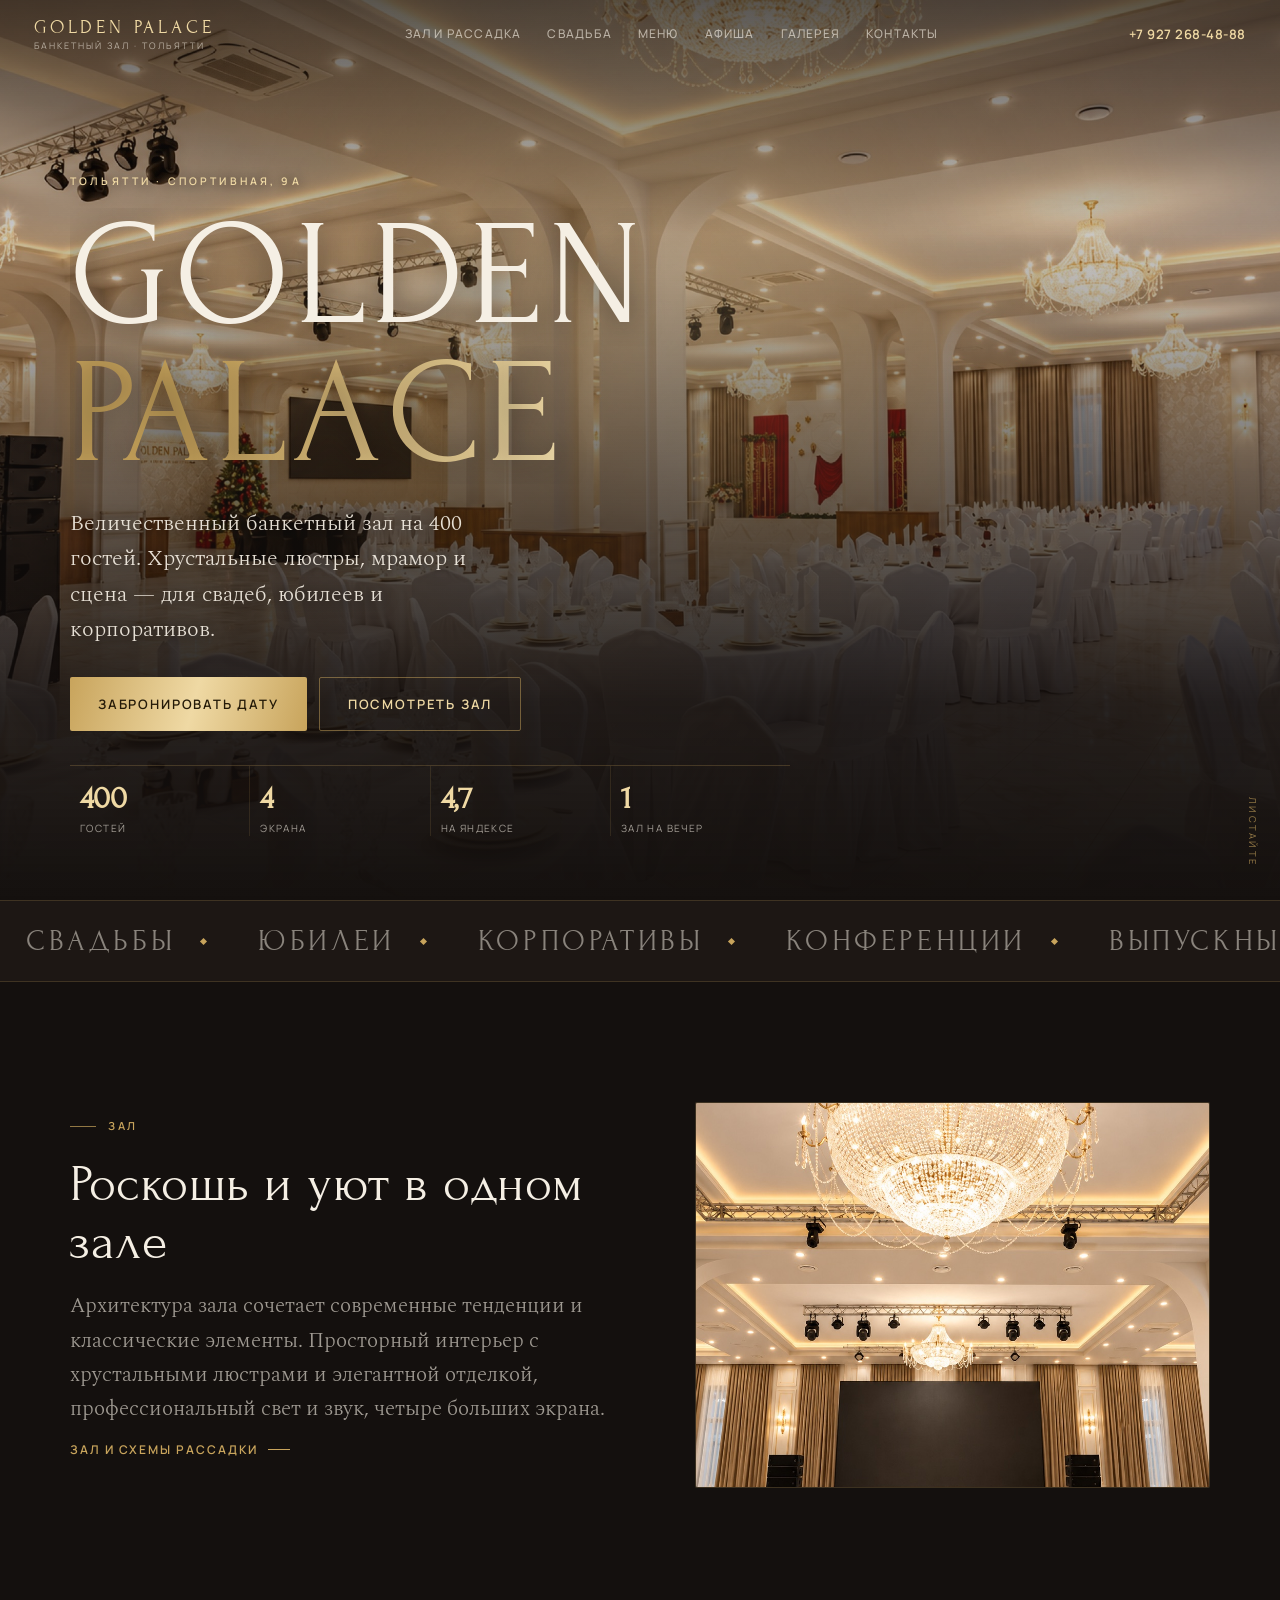
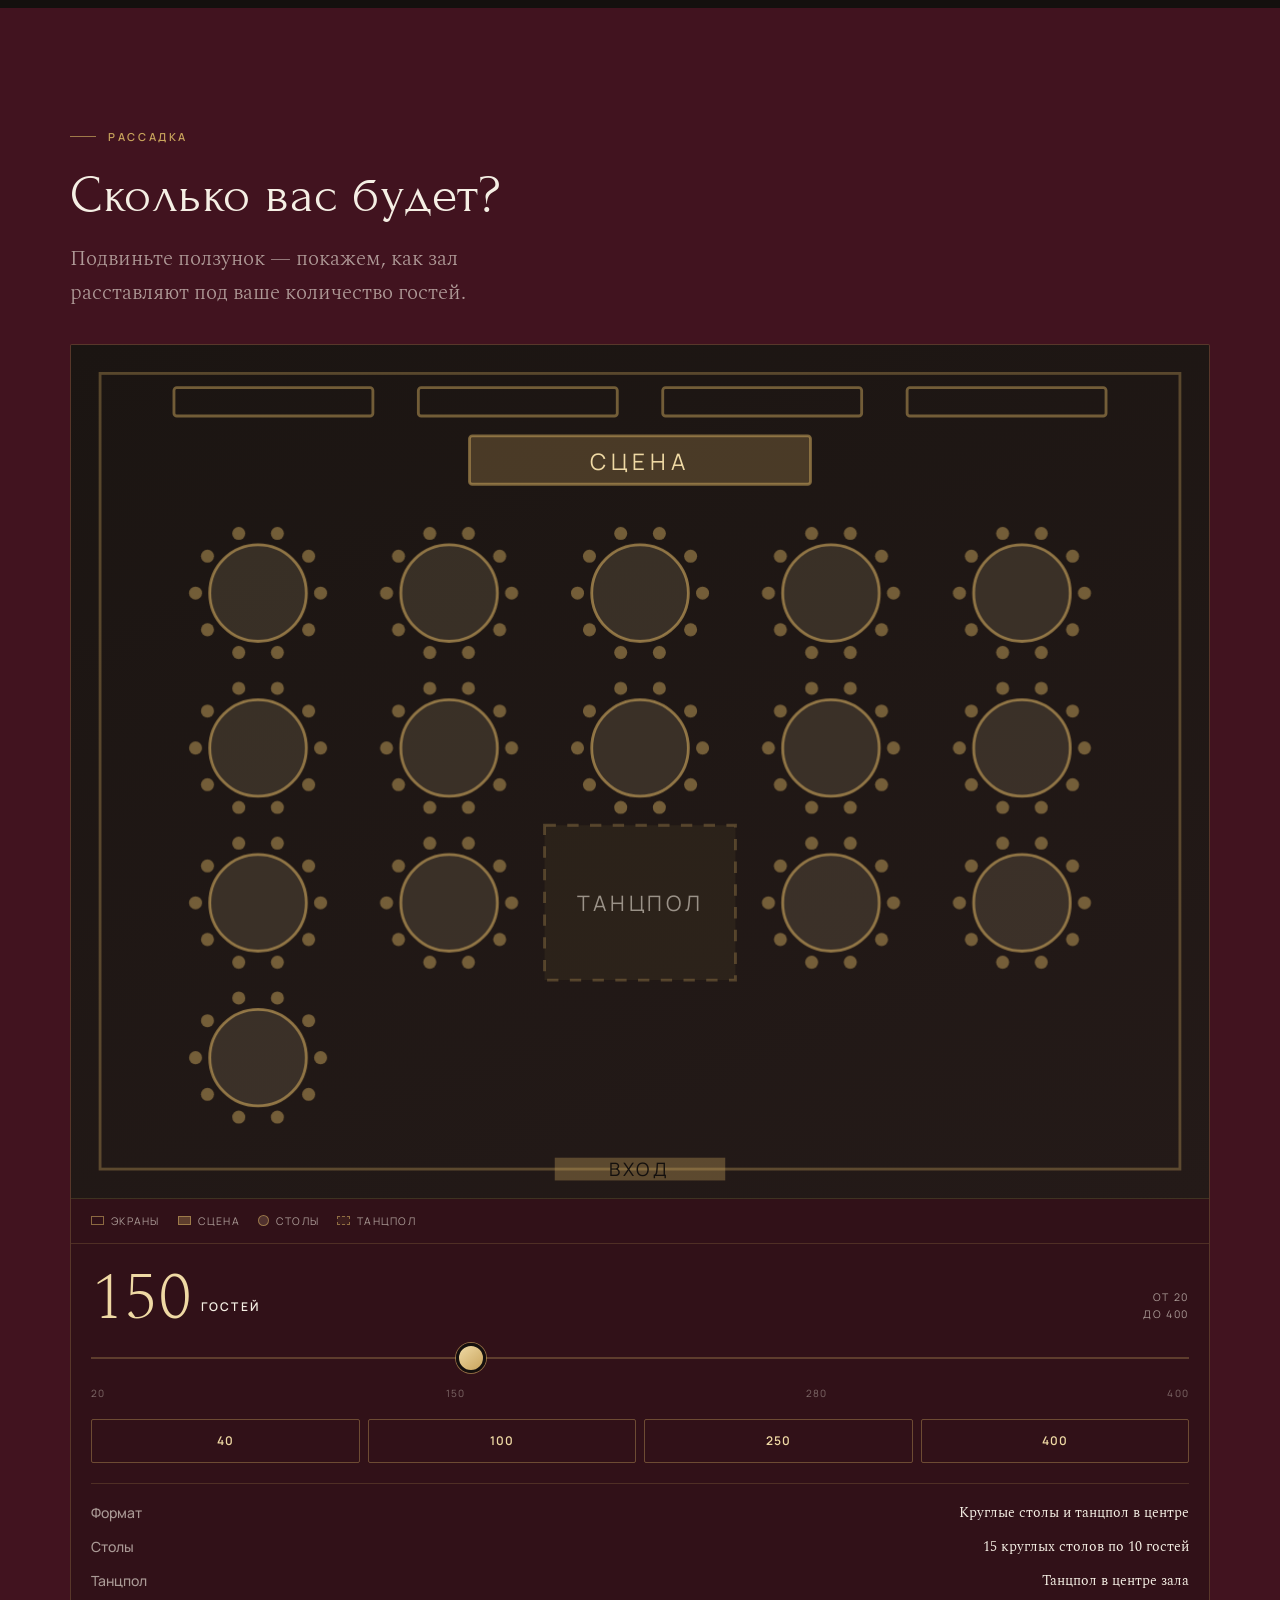
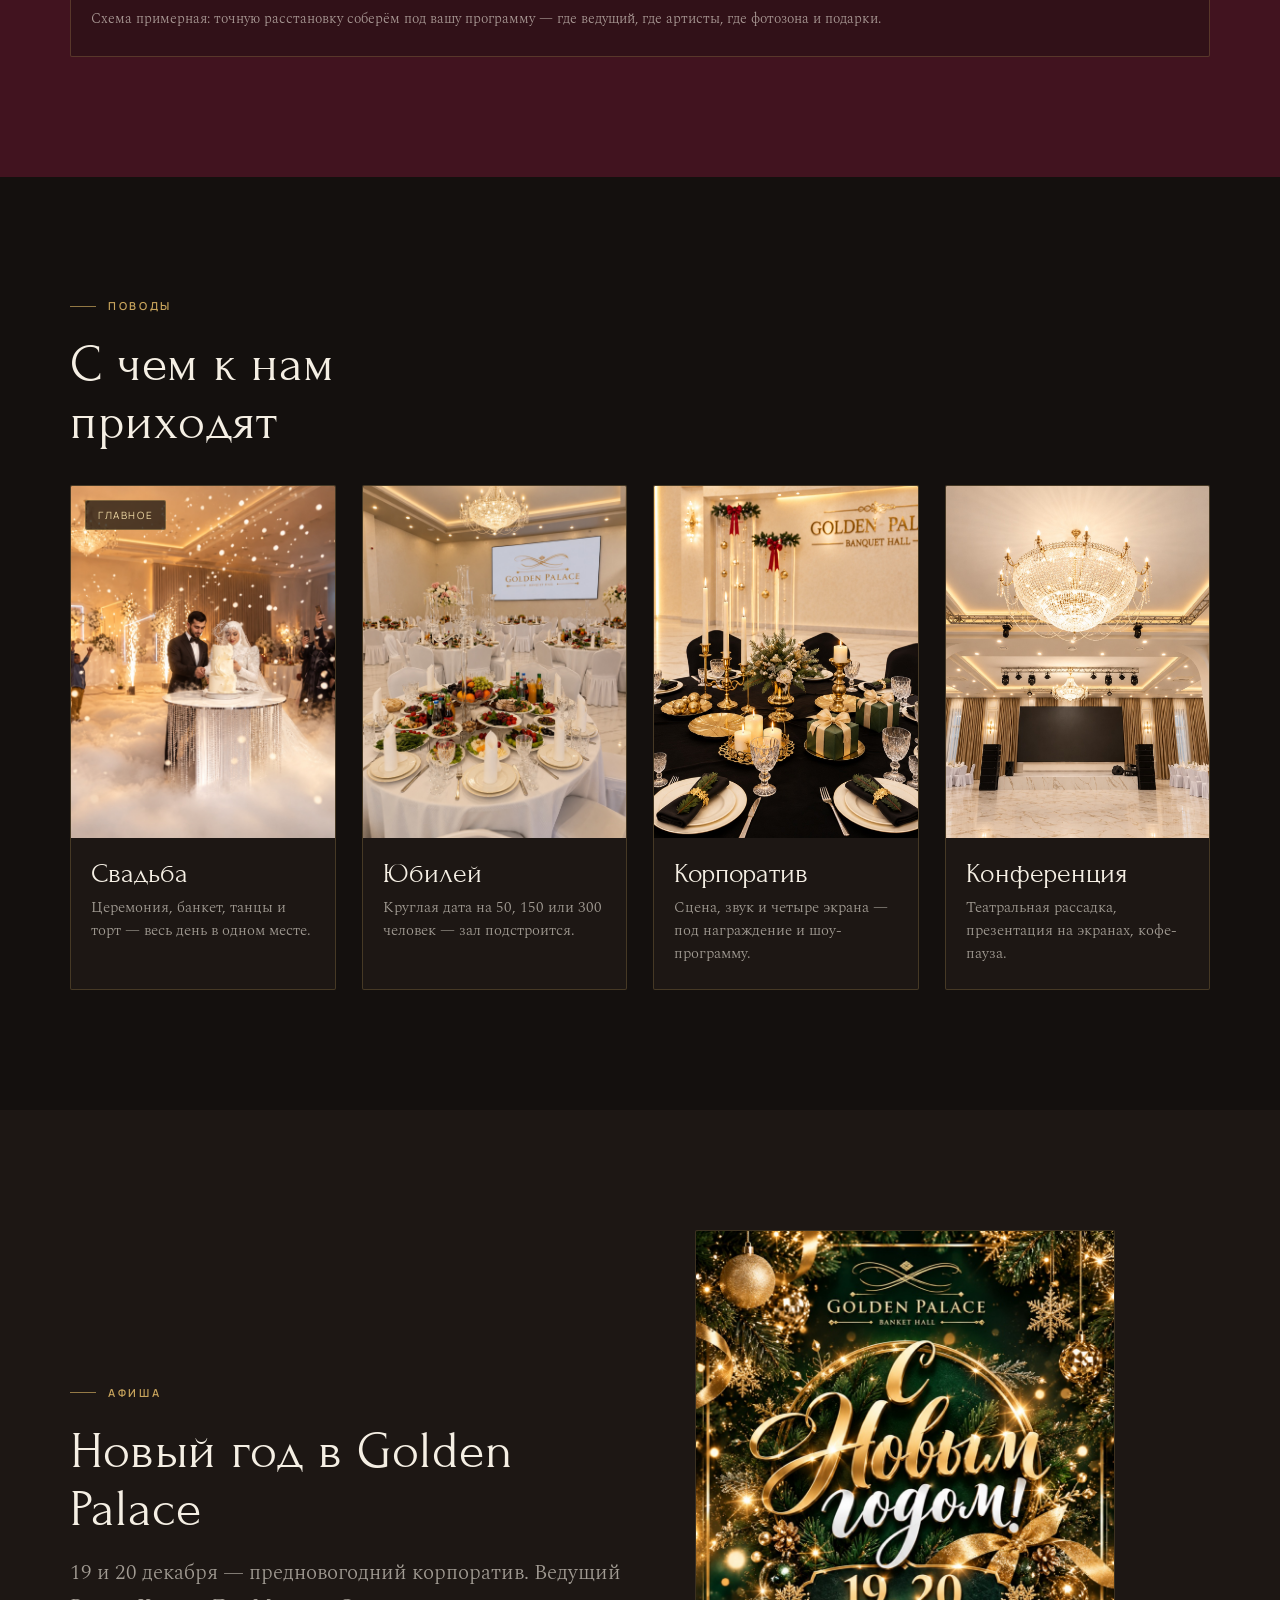
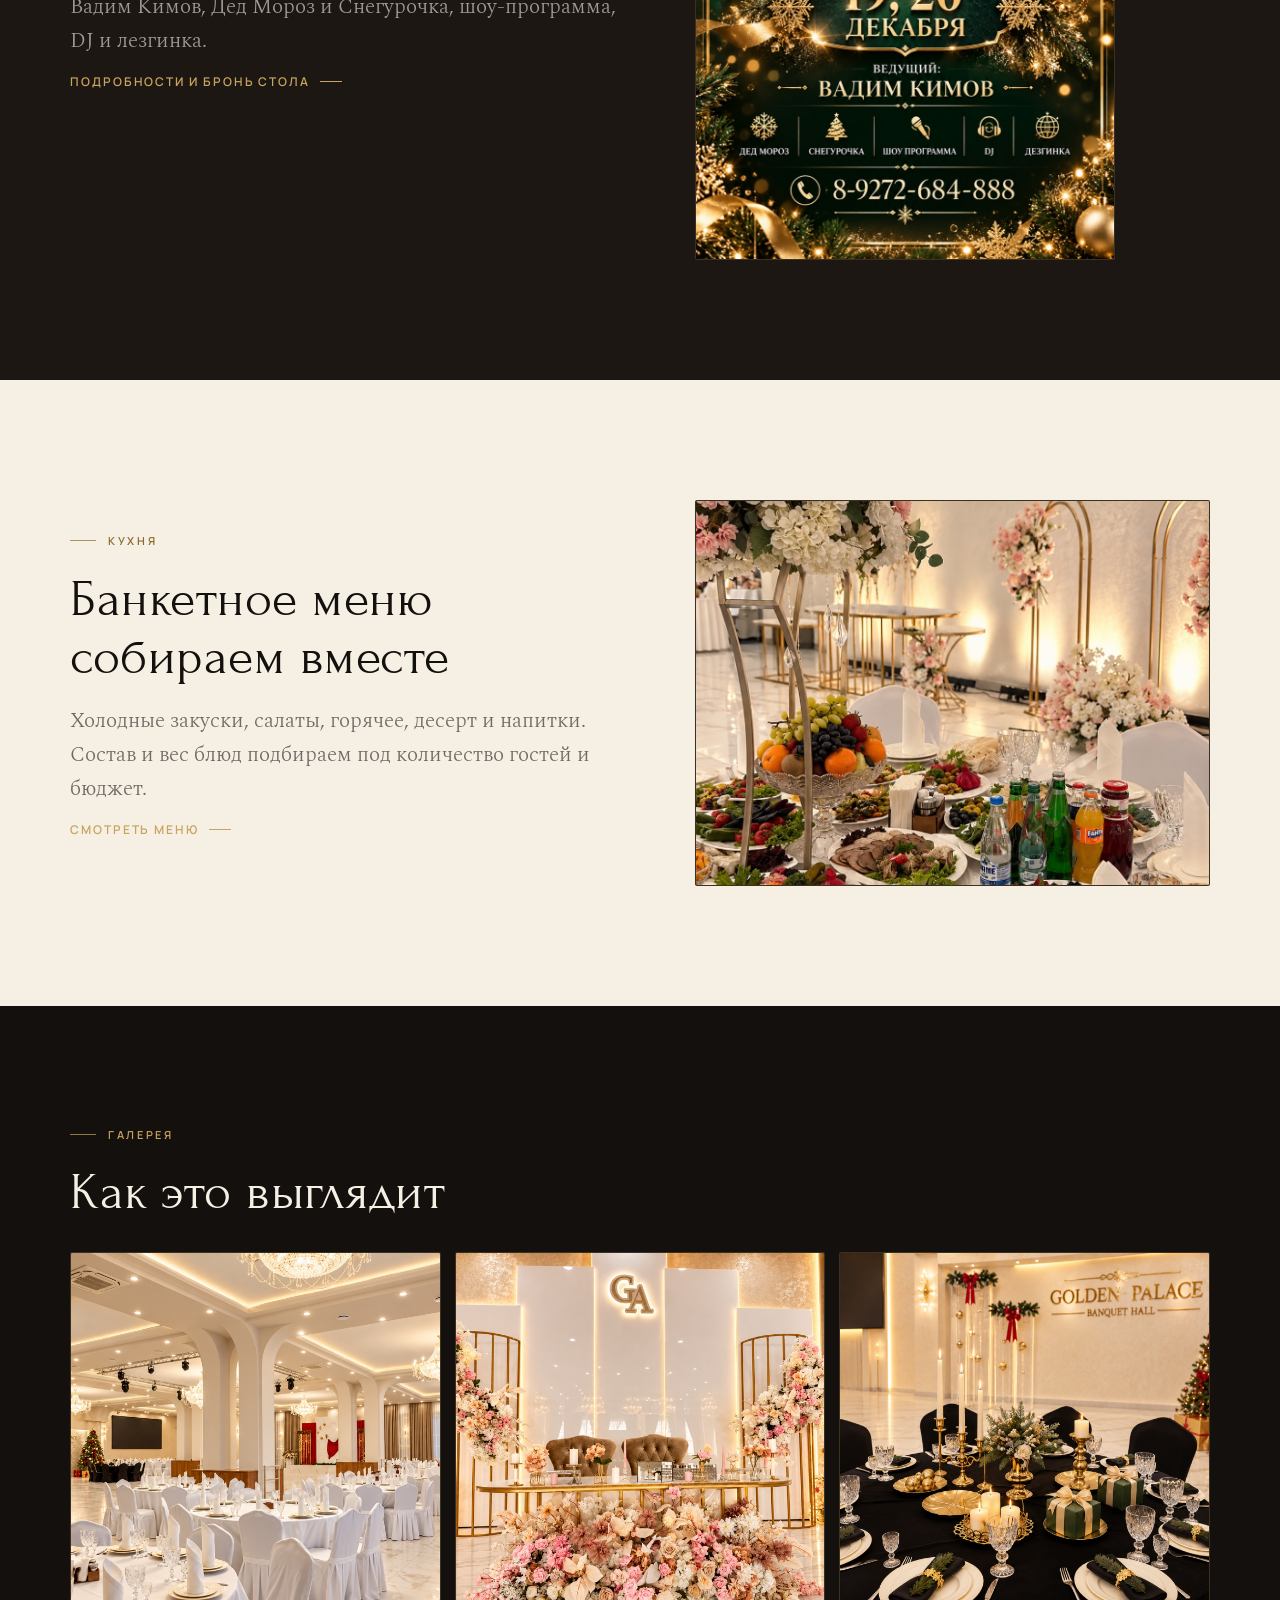
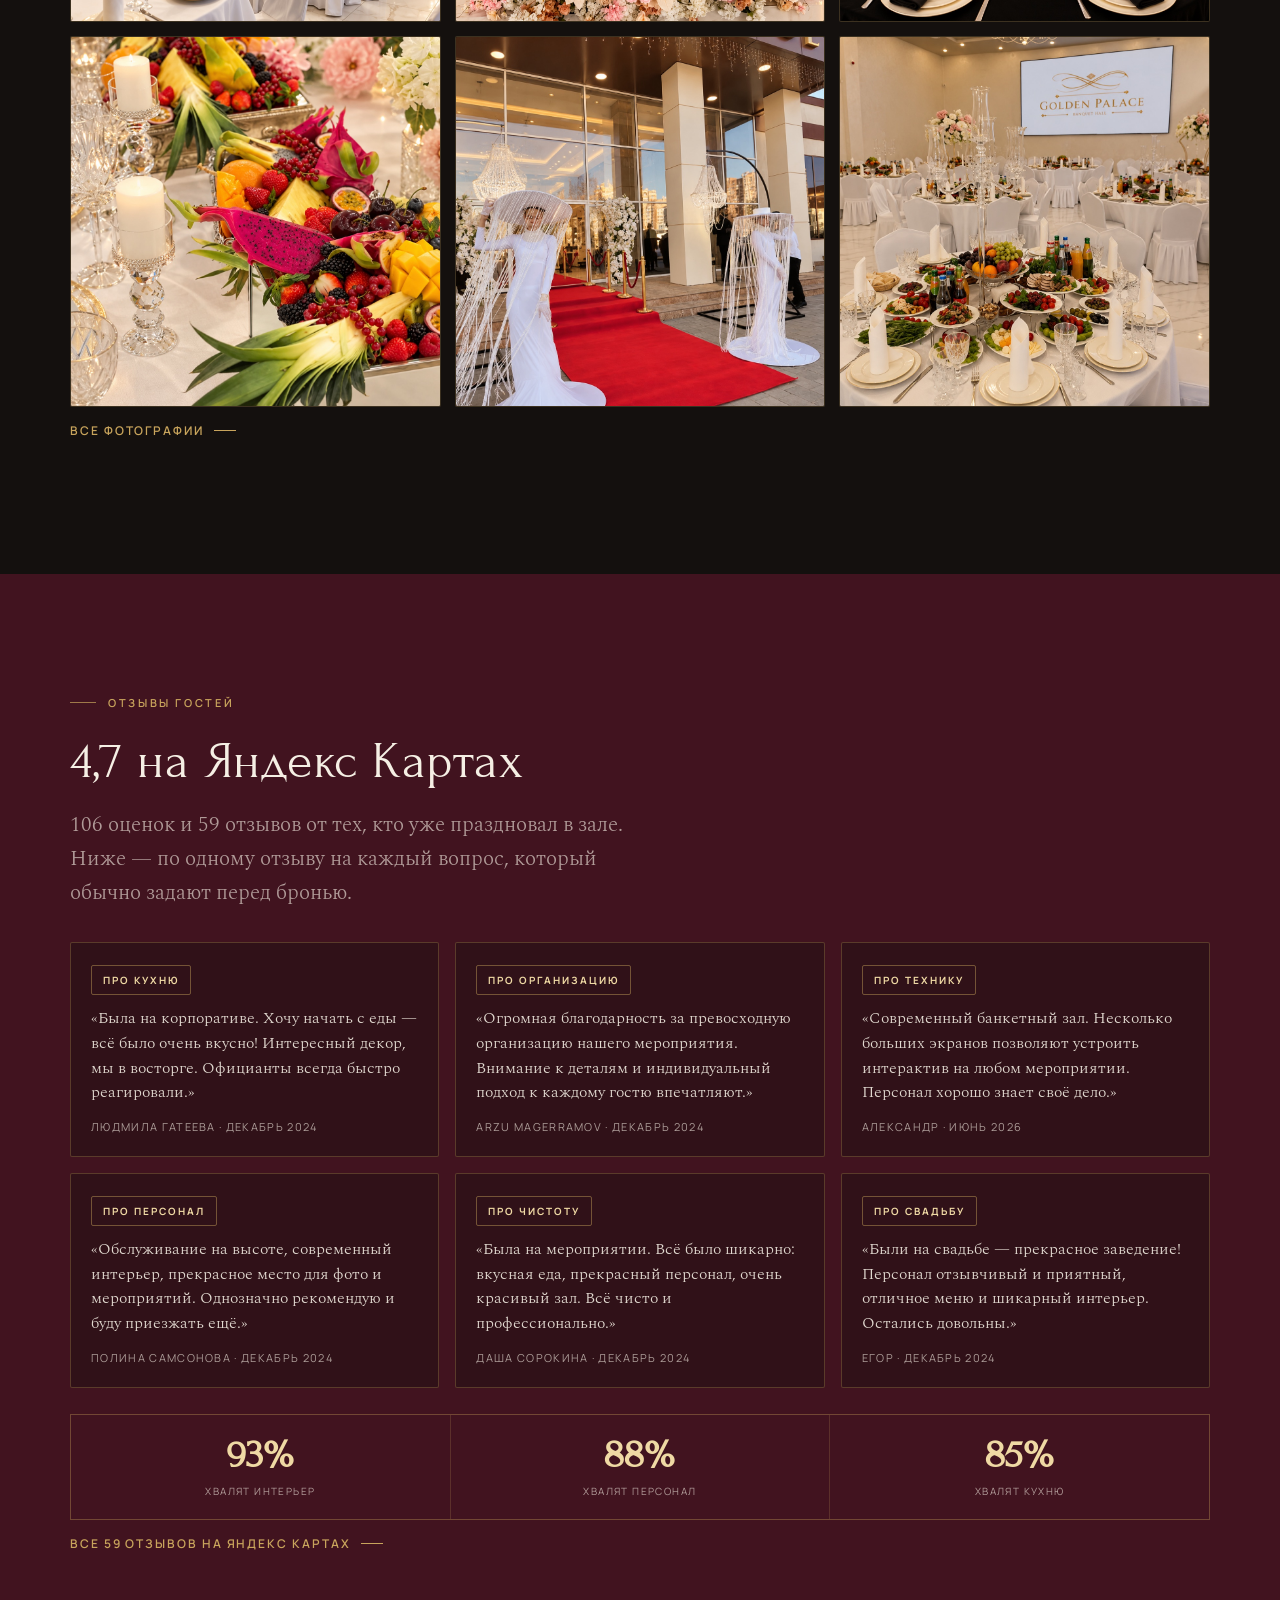
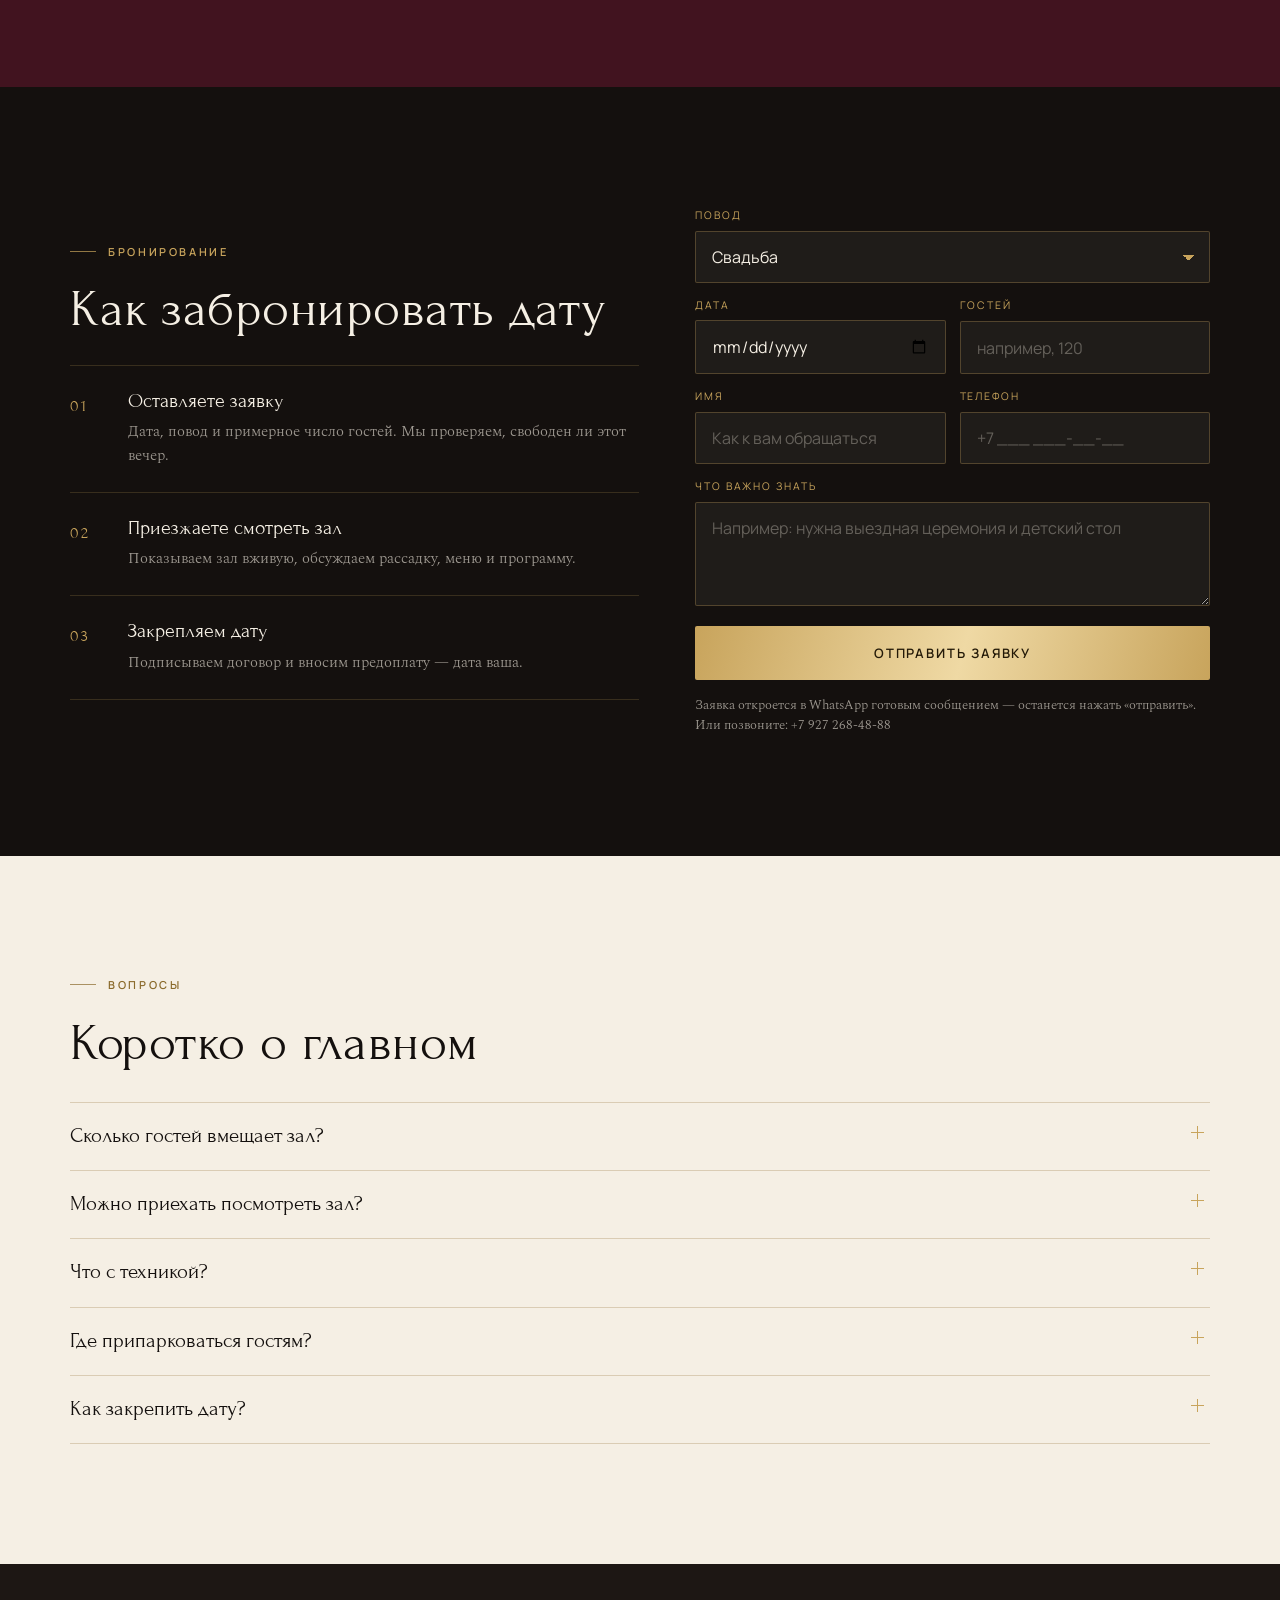
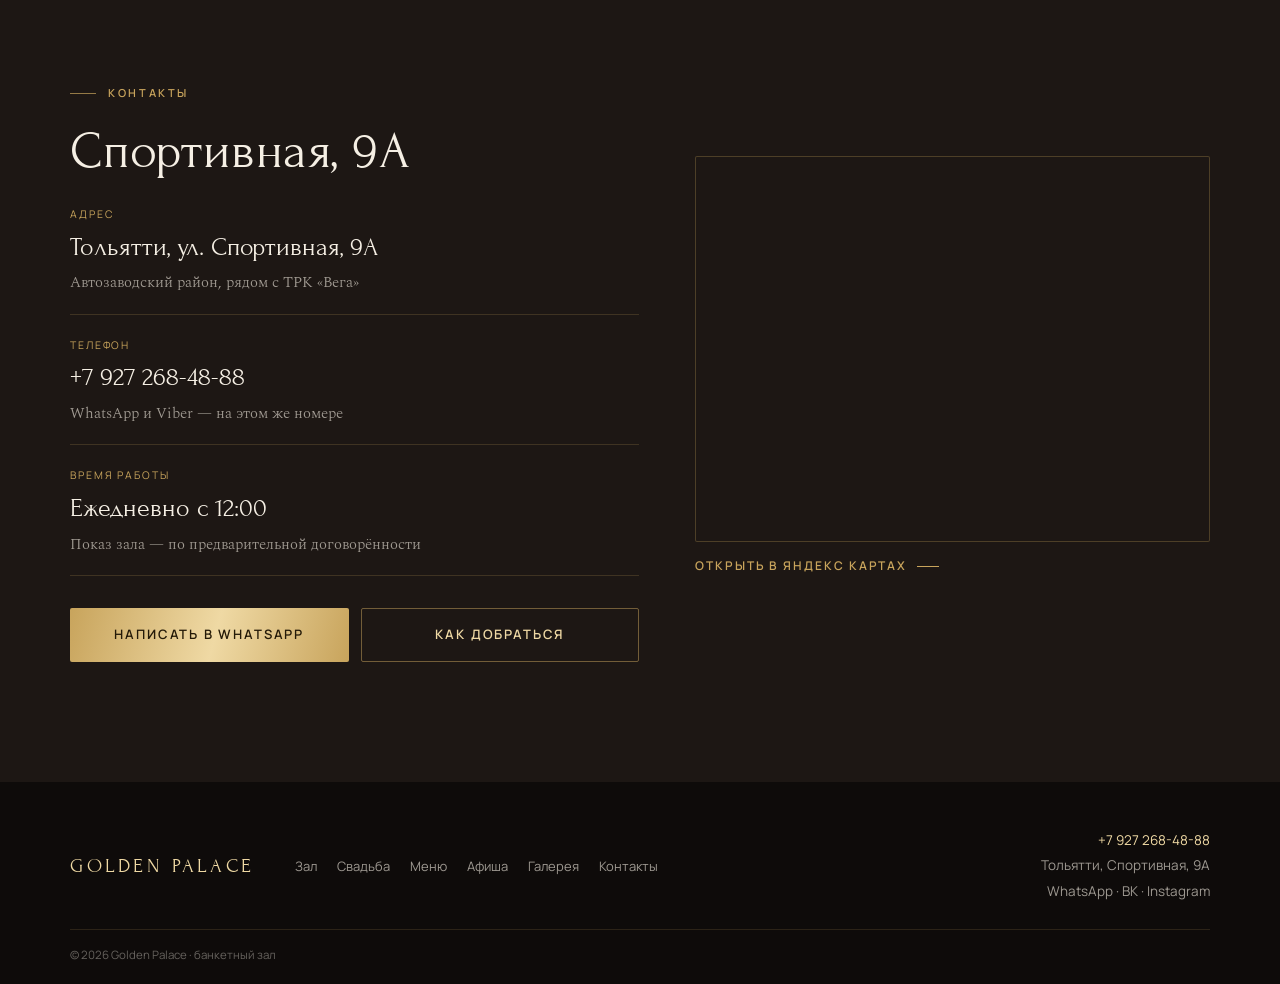
==== index.html @ 8eacd274 "Сайт банкетного зала Golden Palace (Тольятти) Семь страниц, статика без сборки: главная с анимирован" ====
<!doctype html>
<html lang="ru">
<head>
<meta charset="utf-8">
<meta name="viewport" content="width=device-width, initial-scale=1, viewport-fit=cover">
<title>Golden Palace — банкетный зал в Тольятти на 400 гостей</title>
<meta name="description" content="Банкетный зал Golden Palace в Тольятти: свадьбы, юбилеи, корпоративы и конференции на 400 гостей. Спортивная, 9А. Рассадка, меню, афиша, бронирование даты.">
<meta property="og:title" content="Golden Palace — банкетный зал в Тольятти на 400 гостей">
<meta property="og:description" content="Банкетный зал Golden Palace в Тольятти: свадьбы, юбилеи, корпоративы и конференции на 400 гостей. Спортивная, 9А. Рассадка, меню, афиша, бронирование даты.">
<meta property="og:type" content="website">
<meta property="og:locale" content="ru_RU">
<meta property="og:image" content="фото/zal-obshiy.jpg">
<link rel="preconnect" href="https://fonts.googleapis.com">
<link rel="preconnect" href="https://fonts.gstatic.com" crossorigin>
<link href="https://fonts.googleapis.com/css2?family=Forum&family=Spectral:wght@200;300;400&family=Manrope:wght@400;500;600;700&display=swap" rel="stylesheet">
<link rel="stylesheet" href="assets/style.css?v=3">
<script type="application/ld+json">
{"@context":"https://schema.org","@type":"EventVenue","name":"Golden Palace","description":"Банкетный зал в Тольятти на 400 гостей","address":{"@type":"PostalAddress","streetAddress":"ул. Спортивная, 9А","addressLocality":"Тольятти","addressRegion":"Самарская область","addressCountry":"RU"},"telephone":"+7-927-268-48-88","maximumAttendeeCapacity":400,"aggregateRating":{"@type":"AggregateRating","ratingValue":"4.7","reviewCount":"59","bestRating":"5"},"sameAs":["https://vk.com/goldenpalace63","https://www.instagram.com/golden_palace.63/"]}
</script>
</head>
<body>

<header class="hdr">
  <a class="brand" href="index.html"><b>Golden Palace</b><i>Банкетный зал · Тольятти</i></a>
  <nav class="nav">
    <a href="zal.html">Зал и рассадка</a>
    <a href="svadba.html">Свадьба</a>
    <a href="menu.html">Меню</a>
    <a href="afisha.html">Афиша</a>
    <a href="galereya.html">Галерея</a>
    <a href="kontakty.html">Контакты</a>
  </nav>
  <a class="hdr-tel" href="tel:+79272684888">+7 927 268-48-88</a>
  <button class="burger" aria-label="Меню" aria-expanded="false"><span></span></button>
</header>

<div class="menu">
  <a class="m-link" href="index.html">Главная</a>
  <a class="m-link" href="zal.html">Зал и рассадка <small>400 мест</small></a>
  <a class="m-link" href="svadba.html">Свадьба <small>под ключ</small></a>
  <a class="m-link" href="menu.html">Банкетное меню</a>
  <a class="m-link" href="afisha.html">Афиша</a>
  <a class="m-link" href="galereya.html">Галерея</a>
  <a class="m-link" href="kontakty.html">Контакты</a>
  <div class="menu-foot">
    <a class="tel" href="tel:+79272684888">+7 927 268-48-88</a>
    <a class="btn btn--gold" href="#bron">Забронировать дату</a>
  </div>
</div>

<section class="hero">
  <figure class="hero-ph">
    <img src="фото/zal-obshiy.jpg" alt="Банкетный зал Golden Palace в Тольятти: круглые столы, хрустальные люстры, сцена" fetchpriority="high">
  </figure>
  <div class="hero-glow"></div>
  <div class="motes"></div>
  <div class="hero-veil"></div>

  <div class="hero-in wrap">
    <p class="hero-kicker">Тольятти · Спортивная, 9А</p>
    <h1 class="hero-title"><span><i>Golden</i></span><span><i>Palace</i></span></h1>
    <p class="hero-sub">Величественный банкетный зал на 400 гостей. Хрустальные люстры, мрамор и сцена — для свадеб, юбилеев и корпоративов.</p>
    <div class="hero-cta">
      <a class="btn btn--gold" href="#bron">Забронировать дату</a>
      <a class="btn btn--ghost" href="galereya.html">Посмотреть зал</a>
    </div>
    <div class="hero-facts">
      <div><b><span data-count="400">0</span></b><small>гостей</small></div>
      <div><b><span data-count="4">0</span></b><small>экрана</small></div>
      <div><b><span data-count="4.7">0</span></b><small>на Яндексе</small></div>
      <div><b>1</b><small>зал на вечер</small></div>
    </div>
  </div>
  <div class="scroll-hint">Листайте</div>
</section>

<div class="marquee" aria-hidden="true">
  <div class="marquee-in">
    <span>Свадьбы</span><span>Юбилеи</span><span>Корпоративы</span><span>Конференции</span><span>Выпускные</span><span>Дни рождения</span>
    <span>Свадьбы</span><span>Юбилеи</span><span>Корпоративы</span><span>Конференции</span><span>Выпускные</span><span>Дни рождения</span>
  </div>
</div>

<section class="section">
  <div class="wrap split">
    <div data-reveal>
      <p class="eyebrow">Зал</p>
      <h2 class="h2">Роскошь и уют в одном зале</h2>
      <p class="lead">Архитектура зала сочетает современные тенденции и классические элементы. Просторный интерьер с хрустальными люстрами и элегантной отделкой, профессиональный свет и звук, четыре больших экрана.</p>
      <a class="link-more" href="zal.html">Зал и схемы рассадки</a>
    </div>
    <figure class="ph has-img r-4x3 "><img src="фото/scena-ekran.jpg" alt="Сцена с большим экраном и хрустальная люстра в зале Golden Palace" loading="lazy" decoding="async"></figure>
  </div>
</section>

<section class="section section--wine" id="rassadka">
  <div class="wrap">
    <div class="head" data-reveal>
      <p class="eyebrow">Рассадка</p>
      <h2 class="h2">Сколько вас будет?</h2>
      <p class="lead">Подвиньте ползунок — покажем, как зал расставляют под ваше количество гостей.</p>
    </div>

    <div class="seat" data-seat data-reveal style="margin-top:34px">
      <div class="seat-plan"></div>
      <ul class="seat-legend">
        <li><i class="lg-screen"></i>Экраны</li>
        <li><i class="lg-stage"></i>Сцена</li>
        <li><i class="lg-table"></i>Столы</li>
        <li><i class="lg-floor"></i>Танцпол</li>
      </ul>
      <div class="seat-ui">
        <div class="seat-val">
          <b><span data-seat-n>150</span><em data-seat-word>гостей</em></b>
          <span>от 20<br>до 400</span>
        </div>
        <input type="range" min="20" max="400" step="10" value="150" aria-label="Количество гостей">
        <div class="seat-scale"><span>20</span><span>150</span><span>280</span><span>400</span></div>
        <div class="seat-presets">
          <button type="button" data-seat-preset="40">40</button>
          <button type="button" data-seat-preset="100">100</button>
          <button type="button" data-seat-preset="250">250</button>
          <button type="button" data-seat-preset="400">400</button>
        </div>
        <div class="seat-info">
          <dl><dt>Формат</dt><dd data-seat-format>—</dd></dl>
          <dl><dt>Столы</dt><dd data-seat-tables>—</dd></dl>
          <dl><dt>Танцпол</dt><dd data-seat-floor>—</dd></dl>
        </div>
        <p class="seat-note">Схема примерная: точную расстановку соберём под вашу программу — где ведущий, где артисты, где фотозона и подарки.</p>
      </div>
    </div>
  </div>
</section>

<section class="section">
  <div class="wrap">
    <div class="head" data-reveal>
      <p class="eyebrow">Поводы</p>
      <h2 class="h2">С чем к нам приходят</h2>
    </div>
    <div class="grid g4" style="margin-top:34px">
      <a class="occ" href="svadba.html" data-reveal>
        <span class="occ-tag">Главное</span>
        <figure class="ph has-img r-3x4 "><img src="фото/svadba-tort.jpg" alt="Молодожёны режут торт в дыму под хрустальной люстрой" loading="lazy" decoding="async"></figure>
        <div class="occ-body"><h3 class="h3">Свадьба</h3><p>Церемония, банкет, танцы и торт — весь день в одном месте.</p></div>
      </a>
      <a class="occ" href="#bron" data-reveal data-d="1">
        <figure class="ph has-img r-3x4 "><img src="фото/zal-nakryto.jpg" alt="Накрытые круглые столы и экран с логотипом Golden Palace" loading="lazy" decoding="async"></figure>
        <div class="occ-body"><h3 class="h3">Юбилей</h3><p>Круглая дата на 50, 150 или 300 человек — зал подстроится.</p></div>
      </a>
      <a class="occ" href="#bron" data-reveal data-d="2">
        <figure class="ph has-img r-3x4 "><img src="фото/stol-novogodniy.jpg" alt="Новогодняя сервировка стола на корпоратив в Golden Palace" loading="lazy" decoding="async"></figure>
        <div class="occ-body"><h3 class="h3">Корпоратив</h3><p>Сцена, звук и четыре экрана — под награждение и шоу-программу.</p></div>
      </a>
      <a class="occ" href="#bron" data-reveal data-d="3">
        <figure class="ph has-img r-3x4 "><img src="фото/scena-ekran.jpg" alt="Сцена и большой экран для презентаций и конференций" loading="lazy" decoding="async"></figure>
        <div class="occ-body"><h3 class="h3">Конференция</h3><p>Театральная рассадка, презентация на экранах, кофе-пауза.</p></div>
      </a>
    </div>
  </div>
</section>

<section class="section section--ink2">
  <div class="wrap split split--rev">
    <figure class="ph has-img r-2x3 ph--poster"><img src="фото/afisha-novy-god.jpg" alt="Афиша: Новый год в Golden Palace, 19 и 20 декабря" loading="lazy" decoding="async"></figure>
    <div data-reveal>
      <p class="eyebrow">Афиша</p>
      <h2 class="h2">Новый год в Golden Palace</h2>
      <p class="lead">19 и 20 декабря — предновогодний корпоратив. Ведущий Вадим Кимов, Дед Мороз и Снегурочка, шоу-программа, DJ и лезгинка.</p>
      <a class="link-more" href="afisha.html">Подробности и бронь стола</a>
    </div>
  </div>
</section>

<section class="section section--ivory">
  <div class="wrap split split--rev">
    <figure class="ph has-img r-4x3 "><img src="фото/stol-zakuski.jpg" alt="Банкетный стол с холодными закусками и фруктами" loading="lazy" decoding="async"></figure>
    <div data-reveal data-d="1">
      <p class="eyebrow">Кухня</p>
      <h2 class="h2">Банкетное меню собираем вместе</h2>
      <p class="lead">Холодные закуски, салаты, горячее, десерт и напитки. Состав и вес блюд подбираем под количество гостей и бюджет.</p>
      <a class="link-more" href="menu.html">Смотреть меню</a>
    </div>
  </div>
</section>

<section class="section">
  <div class="wrap">
    <div class="head" data-reveal>
      <p class="eyebrow">Галерея</p>
      <h2 class="h2">Как это выглядит</h2>
    </div>
    <div class="gal" style="margin-top:30px" data-reveal>
      <figure class="ph has-img r-1x1 "><img src="фото/zal-obshiy.jpg" alt="Общий план банкетного зала" loading="lazy" decoding="async"></figure>
      <figure class="ph has-img r-1x1 "><img src="фото/svadba-prezidium.jpg" alt="Свадебный президиум с живыми цветами" loading="lazy" decoding="async"></figure>
      <figure class="ph has-img r-1x1 "><img src="фото/stol-novogodniy.jpg" alt="Праздничная сервировка стола" loading="lazy" decoding="async"></figure>
      <figure class="ph has-img r-1x1 "><img src="фото/frukty.jpg" alt="Фруктовые композиции на банкетном столе" loading="lazy" decoding="async"></figure>
      <figure class="ph has-img r-1x1 "><img src="фото/vhod-dorozhka.jpg" alt="Вход в Golden Palace с красной дорожкой" loading="lazy" decoding="async"></figure>
      <figure class="ph has-img r-1x1 "><img src="фото/zal-nakryto.jpg" alt="Накрытые столы перед банкетом" loading="lazy" decoding="async"></figure>
    </div>
    <a class="link-more" href="galereya.html">Все фотографии</a>
  </div>
</section>

<section class="section section--wine" id="otzyvy">
  <div class="wrap">
    <div class="head head--wide" data-reveal>
      <p class="eyebrow">Отзывы гостей</p>
      <h2 class="h2">4,7 на Яндекс Картах</h2>
      <p class="lead">106 оценок и 59 отзывов от тех, кто уже праздновал в зале. Ниже — по одному отзыву на каждый вопрос, который обычно задают перед бронью.</p>
    </div>
    <div class="revs" data-reveal>
      <article class="rev"><p class="rev-tag">Про кухню</p><p class="rev-text">Была на корпоративе. Хочу начать с еды — всё было очень вкусно! Интересный декор, мы в восторге. Официанты всегда быстро реагировали.</p><cite>Людмила Гатеева · декабрь 2024</cite></article>
      <article class="rev"><p class="rev-tag">Про организацию</p><p class="rev-text">Огромная благодарность за превосходную организацию нашего мероприятия. Внимание к деталям и индивидуальный подход к каждому гостю впечатляют.</p><cite>Arzu Magerramov · декабрь 2024</cite></article>
      <article class="rev"><p class="rev-tag">Про технику</p><p class="rev-text">Современный банкетный зал. Несколько больших экранов позволяют устроить интерактив на любом мероприятии. Персонал хорошо знает своё дело.</p><cite>Александр · июнь 2026</cite></article>
      <article class="rev"><p class="rev-tag">Про персонал</p><p class="rev-text">Обслуживание на высоте, современный интерьер, прекрасное место для фото и мероприятий. Однозначно рекомендую и буду приезжать ещё.</p><cite>Полина Самсонова · декабрь 2024</cite></article>
      <article class="rev"><p class="rev-tag">Про чистоту</p><p class="rev-text">Была на мероприятии. Всё было шикарно: вкусная еда, прекрасный персонал, очень красивый зал. Всё чисто и профессионально.</p><cite>Даша Сорокина · декабрь 2024</cite></article>
      <article class="rev"><p class="rev-tag">Про свадьбу</p><p class="rev-text">Были на свадьбе — прекрасное заведение! Персонал отзывчивый и приятный, отличное меню и шикарный интерьер. Остались довольны.</p><cite>Егор · декабрь 2024</cite></article>
    </div>
    <div class="rev-stats">
      <div><b><span data-count="93">0</span>%</b><small>хвалят интерьер</small></div>
      <div><b><span data-count="88">0</span>%</b><small>хвалят персонал</small></div>
      <div><b><span data-count="85">0</span>%</b><small>хвалят кухню</small></div>
    </div>
    <a class="link-more" href="https://yandex.ru/maps/org/golden_palace/160351181202/reviews/" target="_blank" rel="noopener">Все 59 отзывов на Яндекс Картах</a>
  </div>
</section>

<section class="section" id="bron">
  <div class="wrap split">
    <div data-reveal>
      <p class="eyebrow">Бронирование</p>
      <h2 class="h2">Как забронировать дату</h2>
      <div class="steps" style="margin-top:26px">
        <div class="step"><span class="step-n">01</span><div><h3 class="h3">Оставляете заявку</h3><p>Дата, повод и примерное число гостей. Мы проверяем, свободен ли этот вечер.</p></div></div>
        <div class="step"><span class="step-n">02</span><div><h3 class="h3">Приезжаете смотреть зал</h3><p>Показываем зал вживую, обсуждаем рассадку, меню и программу.</p></div></div>
        <div class="step"><span class="step-n">03</span><div><h3 class="h3">Закрепляем дату</h3><p>Подписываем договор и вносим предоплату — дата ваша.</p></div></div>
      </div>
    </div>

    <form class="form" data-booking data-reveal data-d="1" novalidate>
      <div class="field">
        <label for="f-occasion">Повод</label>
        <select id="f-occasion" name="occasion">
          <option>Свадьба</option><option>Юбилей</option><option>Корпоратив</option>
          <option>Конференция</option><option>День рождения</option><option>Выпускной</option><option>Другое</option>
        </select>
      </div>
      <div class="form-row">
        <div class="field"><label for="f-date">Дата</label><input id="f-date" name="date" type="date"></div>
        <div class="field"><label for="f-guests">Гостей</label><input id="f-guests" name="guests" type="number" min="10" max="400" inputmode="numeric" placeholder="например, 120"></div>
      </div>
      <div class="form-row">
        <div class="field"><label for="f-name">Имя</label><input id="f-name" name="name" type="text" placeholder="Как к вам обращаться" required></div>
        <div class="field"><label for="f-phone">Телефон</label><input id="f-phone" name="phone" type="tel" inputmode="tel" placeholder="+7 ___ ___-__-__" required></div>
      </div>
      <div class="field"><label for="f-comment">Что важно знать</label><textarea id="f-comment" name="comment" placeholder="Например: нужна выездная церемония и детский стол"></textarea></div>
      <button class="btn btn--gold" type="submit">Отправить заявку</button>
      <p class="form-note">Заявка откроется в WhatsApp готовым сообщением — останется нажать «отправить». Или позвоните: <a href="tel:+79272684888">+7 927 268-48-88</a></p>
      <div class="form-ok">Сообщение собрано. Если WhatsApp не открылся — позвоните нам, мы рядом.</div>
    </form>
  </div>
</section>

<section class="section section--ivory">
  <div class="wrap">
    <div class="head" data-reveal>
      <p class="eyebrow">Вопросы</p>
      <h2 class="h2">Коротко о главном</h2>
    </div>
    <div class="faq" style="margin-top:30px" data-reveal>
      <details><summary>Сколько гостей вмещает зал?</summary><div class="faq-a">До 400 человек за столами. Для компании поменьше зал зонируют, чтобы не было ощущения пустоты.</div></details>
      <details><summary>Можно приехать посмотреть зал?</summary><div class="faq-a">Да, по договорённости — позвоните, и мы согласуем время, когда зал свободен и его можно показать без спешки.</div></details>
      <details><summary>Что с техникой?</summary><div class="faq-a">Профессиональный свет, звук и четыре больших экрана — под презентацию, поздравления и видеоролики.</div></details>
      <details><summary>Где припарковаться гостям?</summary><div class="faq-a">Зал в Автозаводском районе, рядом с ТРК «Вега» — парковка в шаговой доступности.</div></details>
      <details><summary>Как закрепить дату?</summary><div class="faq-a">Договор и предоплата. До этого дата держится только на словах, поэтому популярные субботы лучше бронировать заранее.</div></details>
    </div>
  </div>
</section>

<section class="section section--ink2">
  <div class="wrap split">
    <div data-reveal>
      <p class="eyebrow">Контакты</p>
      <h2 class="h2">Спортивная, 9А</h2>
      <div class="contact-card" style="margin-top:26px">
        <div class="contact-line"><span>Адрес</span><b>Тольятти, ул. Спортивная, 9А</b><em>Автозаводский район, рядом с ТРК «Вега»</em></div>
        <div class="contact-line"><span>Телефон</span><b><a href="tel:+79272684888">+7 927 268-48-88</a></b><em>WhatsApp и Viber — на этом же номере</em></div>
        <div class="contact-line"><span>Время работы</span><b>Ежедневно с 12:00</b><em>Показ зала — по предварительной договорённости</em></div>
      </div>
      <div class="btn-row">
        <a class="btn btn--gold" href="https://wa.me/79272684888" target="_blank" rel="noopener">Написать в WhatsApp</a>
        <a class="btn btn--ghost" href="kontakty.html">Как добраться</a>
      </div>
    </div>
    <div data-reveal data-d="1">
      <div class="map-frame">
        <iframe src="https://yandex.ru/map-widget/v1/?oid=160351181202&amp;ol=biz&amp;z=16" title="Golden Palace на карте" loading="lazy" allowfullscreen></iframe>
      </div>
      <a class="link-more" href="https://yandex.ru/maps/org/golden_palace/160351181202/" target="_blank" rel="noopener">Открыть в Яндекс Картах</a>
    </div>
  </div>
</section>

<footer class="foot">
  <div class="wrap">
    <div class="foot-row">
      <a class="foot-brand" href="index.html">Golden Palace</a>
      <nav class="foot-nav">
        <a href="zal.html">Зал</a><a href="svadba.html">Свадьба</a><a href="menu.html">Меню</a><a href="afisha.html">Афиша</a><a href="galereya.html">Галерея</a><a href="kontakty.html">Контакты</a>
      </nav>
      <div class="foot-contact">
        <a href="tel:+79272684888">+7 927 268-48-88</a>
        <span>Тольятти, Спортивная, 9А</span>
        <span class="foot-soc"><a href="https://wa.me/79272684888" target="_blank" rel="noopener">WhatsApp</a> · <a href="https://vk.com/goldenpalace63" target="_blank" rel="noopener">ВК</a> · <a href="https://www.instagram.com/golden_palace.63/" target="_blank" rel="noopener">Instagram</a></span>
      </div>
    </div>
    <div class="foot-bot"><span>© <span data-year>2026</span> Golden Palace · банкетный зал</span></div>
  </div>
</footer>

<div class="bar">
  <a class="btn btn--ghost" href="tel:+79272684888">Позвонить</a>
  <a class="btn btn--gold" href="#bron">Забронировать</a>
</div>

<script src="assets/app.js?v=3"></script>
</body>
</html>
---- assets/style.css ----
/* Golden Palace — банкетный зал, Тольятти
   Палитра: ночь зала (ink), бархат (wine), свет люстры (gold), скатерть (ivory) */

:root{
  --ink:#14100E;
  --ink-2:#1D1714;
  --wine:#41131F;
  --wine-2:#5A1B2B;
  --gold:#C8A45C;
  --gold-lt:#EFD9A4;
  --ivory:#F5EFE4;
  --sand:#E2D7C4;
  --muted:rgba(245,239,228,.62);
  --muted-d:rgba(20,16,14,.6);

  --f-display:"Forum", Georgia, serif;
  --f-text:"Spectral", Georgia, serif;
  --f-ui:"Manrope", -apple-system, BlinkMacSystemFont, "Segoe UI", sans-serif;

  --w:1180px;
  --pad:20px;
  --r:2px;
  --ease:cubic-bezier(.2,.7,.3,1);
}

*,*::before,*::after{box-sizing:border-box}
html{-webkit-text-size-adjust:100%}
body{
  margin:0;
  background:var(--ink);
  color:var(--ivory);
  font-family:var(--f-ui);
  font-size:16px;
  line-height:1.6;
  -webkit-font-smoothing:antialiased;
  overflow-x:hidden;
  -webkit-tap-highlight-color:transparent;
}
body.lock{overflow:hidden}
img{max-width:100%;display:block}
a{color:inherit;text-decoration:none}
button{font:inherit;color:inherit;background:none;border:0;cursor:pointer}
a,button,summary,input,select,textarea{touch-action:manipulation}
:focus-visible{outline:2px solid var(--gold-lt);outline-offset:3px}

.wrap{width:100%;max-width:var(--w);margin:0 auto;padding:0 var(--pad)}
.section{padding:clamp(64px,11vw,120px) 0;position:relative}
.section--ivory{background:var(--ivory);color:var(--ink)}
.section--wine{background:var(--wine)}
.section--ink2{background:var(--ink-2)}

/* ---------- типографика ---------- */
.eyebrow{
  font-family:var(--f-ui);
  font-size:11px;font-weight:600;
  letter-spacing:.24em;text-transform:uppercase;
  color:var(--gold);
  display:flex;align-items:center;gap:12px;
  margin:0 0 20px;
}
.eyebrow::before{content:"";width:26px;height:1px;background:var(--gold);flex:none;opacity:.7}
.section--ivory .eyebrow{color:#8A6A2B}
.section--ivory .eyebrow::before{background:#8A6A2B}

h1,h2,h3{font-family:var(--f-display);font-weight:400;margin:0;line-height:1.12}
.h1{font-size:clamp(38px,11vw,88px);letter-spacing:.02em}
.h2{font-size:clamp(28px,7.2vw,52px);letter-spacing:.01em}
.h3{font-size:clamp(20px,4.6vw,28px)}
.lead{font-family:var(--f-text);font-size:clamp(17px,4.2vw,21px);line-height:1.62;color:var(--muted);font-weight:300;max-width:60ch;margin:18px 0 0}
.section--ivory .lead{color:var(--muted-d)}
p{margin:0 0 1em}
p:last-child{margin-bottom:0}
.txt{font-family:var(--f-text);font-weight:300;font-size:17px;line-height:1.7;color:var(--muted)}
.section--ivory .txt{color:var(--muted-d)}

.rule{height:1px;background:linear-gradient(90deg,transparent,rgba(200,164,92,.45),transparent);border:0;margin:0}
.lozenge{display:flex;align-items:center;gap:14px;color:rgba(200,164,92,.55)}
.lozenge::before,.lozenge::after{content:"";height:1px;flex:1;background:currentColor;opacity:.5}
.lozenge span{width:6px;height:6px;transform:rotate(45deg);background:currentColor;flex:none}

/* ---------- кнопки ---------- */
.btn{
  display:inline-flex;align-items:center;justify-content:center;gap:10px;
  min-height:54px;padding:0 28px;
  font-family:var(--f-ui);font-size:13px;font-weight:600;
  letter-spacing:.14em;text-transform:uppercase;
  border-radius:var(--r);
  transition:transform .18s var(--ease),background .25s,color .25s,border-color .25s;
}
.btn:active{transform:scale(.985)}
.btn--gold{background:linear-gradient(105deg,var(--gold) 0%,var(--gold-lt) 52%,var(--gold) 100%);color:#241A08}
.btn--ghost{border:1px solid rgba(200,164,92,.5);color:var(--gold-lt)}
.btn--dark{background:var(--ink);color:var(--ivory)}
@media (hover:hover){
  .btn--gold:hover{filter:brightness(1.08)}
  .btn--ghost:hover{border-color:var(--gold);background:rgba(200,164,92,.1)}
  .btn--dark:hover{background:var(--wine)}
}
.btn-row{display:flex;flex-wrap:wrap;gap:12px;margin-top:32px}
.btn-row .btn{flex:1 1 220px}

.link-more{
  display:inline-flex;align-items:center;gap:10px;
  font-size:12px;font-weight:600;letter-spacing:.16em;text-transform:uppercase;
  color:var(--gold);padding:14px 0;min-height:44px;
}
.link-more::after{content:"";width:22px;height:1px;background:currentColor;transition:width .25s var(--ease)}
@media (hover:hover){.link-more:hover::after{width:38px}}

/* ---------- шапка ---------- */
.hdr{
  position:fixed;inset:0 0 auto;z-index:60;
  display:flex;align-items:center;justify-content:space-between;
  gap:16px;padding:14px var(--pad);
  transition:background .35s,backdrop-filter .35s,box-shadow .35s;
}
.hdr.stuck{background:rgba(16,12,11,.9);backdrop-filter:blur(14px);box-shadow:0 1px 0 rgba(200,164,92,.18)}
.brand{display:flex;flex-direction:column;line-height:1;gap:4px}
.brand b{font-family:var(--f-display);font-weight:400;font-size:19px;letter-spacing:.2em;text-transform:uppercase;color:var(--gold-lt)}
.brand i{font-style:normal;font-size:9px;letter-spacing:.22em;text-transform:uppercase;color:var(--muted)}
.nav{display:none;gap:26px;align-items:center}
.nav a{font-size:12px;font-weight:500;letter-spacing:.1em;text-transform:uppercase;color:var(--muted);transition:color .2s;padding:6px 0}
.nav a.on{color:var(--gold-lt)}
@media (hover:hover){.nav a:hover{color:var(--gold-lt)}}
.hdr-tel{display:none;font-size:13px;font-weight:600;letter-spacing:.04em;color:var(--gold-lt);white-space:nowrap}
.burger{width:46px;height:46px;display:grid;place-items:center;margin-right:-10px}
.burger span{display:block;width:24px;height:1px;background:var(--gold-lt);position:relative;transition:background .2s}
.burger span::before,.burger span::after{content:"";position:absolute;left:0;width:24px;height:1px;background:var(--gold-lt);transition:transform .3s var(--ease)}
.burger span::before{top:-7px}
.burger span::after{top:7px}
body.menu-open .burger span{background:transparent}
body.menu-open .burger span::before{transform:translateY(7px) rotate(45deg)}
body.menu-open .burger span::after{transform:translateY(-7px) rotate(-45deg)}

.menu{
  position:fixed;inset:0;z-index:55;background:var(--ink);
  padding:90px var(--pad) 40px;
  display:flex;flex-direction:column;
  opacity:0;visibility:hidden;transform:translateY(-12px);
  transition:opacity .35s var(--ease),transform .35s var(--ease),visibility .35s;
  overflow-y:auto;
}
body.menu-open .menu{opacity:1;visibility:visible;transform:none}
.menu a.m-link{
  font-family:var(--f-display);font-size:clamp(26px,8vw,38px);
  padding:14px 0;border-bottom:1px solid rgba(200,164,92,.16);color:var(--ivory);
  display:flex;justify-content:space-between;align-items:baseline;
}
.menu a.m-link small{font-family:var(--f-ui);font-size:10px;letter-spacing:.18em;text-transform:uppercase;color:var(--gold);opacity:.8}
.menu-foot{margin-top:auto;padding-top:32px;display:grid;gap:14px}
.menu-foot .tel{font-family:var(--f-display);font-size:26px;color:var(--gold-lt)}

@media(min-width:900px){
  .hdr{padding:18px 34px}
  .nav{display:flex}
  .hdr-tel{display:block}
  .burger{display:none}
}

/* ---------- плашки под фото ---------- */
.ph{
  position:relative;margin:0;
  background:
    repeating-linear-gradient(135deg,rgba(200,164,92,.05) 0 12px,transparent 12px 24px),
    linear-gradient(160deg,var(--ink-2),#241A18);
  border:1px solid rgba(200,164,92,.28);
  border-radius:var(--r);
  display:flex;flex-direction:column;align-items:center;justify-content:center;
  gap:10px;padding:22px;text-align:center;overflow:hidden;
}
.section--ivory .ph{
  background:
    repeating-linear-gradient(135deg,rgba(138,106,43,.06) 0 12px,transparent 12px 24px),
    linear-gradient(160deg,#EDE4D4,#E3D7C2);
  border-color:rgba(138,106,43,.3);
}
.ph::after{content:"";position:absolute;inset:8px;border:1px solid rgba(200,164,92,.16);pointer-events:none}
.section--ivory .ph::after{border-color:rgba(138,106,43,.18)}
.ph-mark{
  font-size:10px;font-weight:700;letter-spacing:.26em;text-transform:uppercase;
  color:var(--gold);opacity:.85;
}
.section--ivory .ph-mark{color:#8A6A2B}
.ph figcaption{
  font-family:var(--f-text);font-weight:300;font-size:13px;line-height:1.4;
  color:var(--muted);max-width:30ch;
}
.occ .ph figcaption,.poster .ph figcaption,.gal .ph figcaption{font-size:11.5px;line-height:1.35;max-width:20ch}
.occ .ph,.poster .ph,.gal .ph{padding:14px 10px;gap:7px}
.occ .ph .ph-mark,.poster .ph .ph-mark,.gal .ph .ph-mark{font-size:9px;letter-spacing:.2em}
.section--ivory .ph figcaption{color:var(--muted-d)}
.ph[data-file]::before{
  content:attr(data-file);
  position:absolute;left:0;right:0;bottom:0;
  font-family:var(--f-ui);font-size:9px;letter-spacing:.1em;
  color:rgba(200,164,92,.5);padding:6px;
}
.r-16x9{aspect-ratio:16/9}
.r-4x3{aspect-ratio:4/3}
.r-1x1{aspect-ratio:1/1}
.r-3x4{aspect-ratio:3/4}
.r-2x3{aspect-ratio:2/3}
.r-9x16{aspect-ratio:9/16}

/* ---------- первый экран ---------- */
.hero{position:relative;min-height:100svh;display:flex;flex-direction:column;justify-content:flex-end;overflow:hidden;background:var(--ink)}
.hero-ph{position:absolute;inset:0;margin:0;overflow:hidden;background:var(--ink)}
.hero-ph img{width:100%;height:100%;object-fit:cover;object-position:center 52%;animation:kenburns 26s ease-in-out infinite alternate}
@keyframes kenburns{from{transform:scale(1.04)}to{transform:scale(1.14) translateY(-1.5%)}}

.hero-glow{
  position:absolute;left:50%;top:-16%;width:min(1100px,150vw);aspect-ratio:1;
  transform:translateX(-50%);
  background:radial-gradient(circle at 50% 42%,rgba(239,217,164,.28),rgba(200,164,92,.1) 34%,transparent 66%);
  opacity:0;animation:lightUp 2.6s var(--ease) .15s forwards;
  pointer-events:none;
}
@keyframes lightUp{from{opacity:0;transform:translateX(-50%) scale(.82)}to{opacity:1;transform:translateX(-50%) scale(1)}}
.hero-veil{position:absolute;inset:0;background:linear-gradient(180deg,rgba(20,16,14,.7) 0%,rgba(20,16,14,.22) 26%,rgba(20,16,14,.62) 56%,rgba(16,12,11,.9) 78%,var(--ink) 100%);pointer-events:none}
.motes{position:absolute;inset:0;pointer-events:none;overflow:hidden}
.mote{position:absolute;width:3px;height:3px;border-radius:50%;background:var(--gold-lt);opacity:0;animation:drift linear infinite}
@keyframes drift{
  0%{opacity:0;transform:translateY(20px) scale(.6)}
  14%{opacity:.7}
  80%{opacity:.45}
  100%{opacity:0;transform:translateY(-130px) scale(1.1)}
}
.hero-in{position:relative;z-index:2;padding-bottom:calc(30px + env(safe-area-inset-bottom))}
.hero-kicker{
  font-size:10.5px;font-weight:600;letter-spacing:.3em;text-transform:uppercase;
  color:var(--gold-lt);margin:0 0 18px;text-shadow:0 1px 12px rgba(16,12,11,.9);
  opacity:0;animation:rise .9s var(--ease) 1.1s forwards;
}
.hero-title{margin:0;font-family:var(--f-display);font-size:clamp(46px,17vw,150px);line-height:.92;letter-spacing:.04em;text-transform:uppercase;text-shadow:0 2px 30px rgba(16,12,11,.55)}
.hero-title span{display:block;overflow:hidden}
.hero-title span i{display:block;font-style:normal;transform:translateY(105%);animation:slideUp 1.1s var(--ease) forwards}
.hero-title span:nth-child(1) i{animation-delay:.5s}
.hero-title span:nth-child(2) i{animation-delay:.68s;color:transparent;background:linear-gradient(100deg,var(--gold) 12%,var(--gold-lt) 42%,#FFF6E0 52%,var(--gold-lt) 62%,var(--gold) 88%);-webkit-background-clip:text;background-clip:text}
@keyframes slideUp{to{transform:none}}
@keyframes rise{from{opacity:0;transform:translateY(14px)}to{opacity:1;transform:none}}
.hero-sub{margin:22px 0 0;font-family:var(--f-text);font-weight:300;font-size:clamp(16px,4.4vw,22px);color:rgba(245,239,228,.92);text-shadow:0 1px 16px rgba(16,12,11,.8);max-width:30ch;opacity:0;animation:rise 1s var(--ease) 1.25s forwards}
.hero-cta{display:flex;flex-wrap:wrap;gap:12px;margin-top:30px;opacity:0;animation:rise 1s var(--ease) 1.45s forwards}
.hero-cta .btn{flex:1 1 210px}
.hero-facts{
  display:flex;gap:0;margin-top:34px;border-top:1px solid rgba(200,164,92,.24);
  opacity:0;animation:rise 1s var(--ease) 1.6s forwards;
}
.hero-facts div{flex:1;padding:16px 10px 0;border-right:1px solid rgba(200,164,92,.14)}
.hero-facts div:last-child{border-right:0}
.hero-facts b{display:block;font-family:var(--f-display);font-size:clamp(22px,6vw,32px);color:var(--gold-lt);line-height:1}
.hero-facts small{display:block;margin-top:6px;font-size:10px;letter-spacing:.14em;text-transform:uppercase;color:var(--muted)}
.scroll-hint{position:absolute;right:var(--pad);bottom:calc(34px + env(safe-area-inset-bottom));z-index:2;writing-mode:vertical-rl;font-size:9.5px;letter-spacing:.24em;text-transform:uppercase;color:rgba(200,164,92,.7);display:none}
@media(min-width:900px){
  .hero-in{padding-bottom:64px}
  .hero-sub{max-width:38ch}
  .hero-cta .btn{flex:0 1 auto}
  .hero-facts{max-width:720px}
  .scroll-hint{display:block}
}

/* ---------- бегущая строка ---------- */
.marquee{overflow:hidden;border-top:1px solid rgba(200,164,92,.2);border-bottom:1px solid rgba(200,164,92,.2);background:var(--ink-2);padding:16px 0}
.marquee-in{display:flex;width:max-content;animation:slide 34s linear infinite}
.marquee-in span{
  font-family:var(--f-display);font-size:clamp(20px,5.4vw,30px);
  letter-spacing:.12em;text-transform:uppercase;color:rgba(245,239,228,.5);
  padding:0 26px;display:flex;align-items:center;gap:26px;white-space:nowrap;
}
.marquee-in span::after{content:"";width:5px;height:5px;background:var(--gold);transform:rotate(45deg)}
@keyframes slide{to{transform:translateX(-50%)}}

/* ---------- reveal ---------- */
[data-reveal]{opacity:0;transform:translateY(24px);transition:opacity .8s var(--ease),transform .8s var(--ease)}
[data-reveal].in{opacity:1;transform:none}
[data-reveal][data-d="1"]{transition-delay:.09s}
[data-reveal][data-d="2"]{transition-delay:.18s}
[data-reveal][data-d="3"]{transition-delay:.27s}
[data-reveal][data-d="4"]{transition-delay:.36s}

/* ---------- сетки ---------- */
.grid{display:grid;gap:clamp(16px,3vw,26px)}
.g2{grid-template-columns:1fr}
.g3{grid-template-columns:1fr}
.g4{grid-template-columns:repeat(2,1fr)}
@media(min-width:720px){.g2{grid-template-columns:1fr 1fr}.g3{grid-template-columns:repeat(3,1fr)}.g4{grid-template-columns:repeat(4,1fr)}}
.head{max-width:44ch}
.head--wide{max-width:60ch}
.split{display:grid;gap:clamp(26px,5vw,56px);align-items:center}
@media(min-width:900px){.split{grid-template-columns:1.05fr .95fr}.split--rev>*:first-child{order:2}}

/* ---------- карточки поводов ---------- */
.occ{position:relative;display:block;overflow:hidden;border:1px solid rgba(200,164,92,.24);border-radius:var(--r);background:var(--ink-2)}
.occ .ph{border:0;border-radius:0}
.occ .ph::after{display:none}
.occ-body{padding:20px 20px 22px}
.occ-body h3{margin-bottom:8px}
.occ-body p{font-family:var(--f-text);font-weight:300;font-size:14.5px;color:var(--muted);margin:0}
.occ-tag{position:absolute;top:14px;left:14px;z-index:2;background:rgba(20,16,14,.72);border:1px solid rgba(200,164,92,.4);color:var(--gold-lt);font-size:10px;letter-spacing:.16em;text-transform:uppercase;padding:6px 12px;border-radius:var(--r)}
@media (hover:hover){.occ:hover{border-color:rgba(200,164,92,.6)}}

/* ---------- цифры ---------- */
.stats{display:grid;grid-template-columns:repeat(2,1fr);gap:1px;background:rgba(200,164,92,.2);border:1px solid rgba(200,164,92,.2)}
@media(min-width:780px){.stats{grid-template-columns:repeat(4,1fr)}}
.stat{background:var(--ink);padding:26px 18px;text-align:center}
.section--wine .stat{background:var(--wine)}
.stat b{display:block;font-family:var(--f-display);font-size:clamp(34px,9vw,54px);color:var(--gold-lt);line-height:1}
.stat small{display:block;margin-top:10px;font-size:10.5px;letter-spacing:.16em;text-transform:uppercase;color:var(--muted)}

/* ---------- конструктор рассадки ---------- */
.seat{border:1px solid rgba(200,164,92,.26);border-radius:var(--r);background:var(--ink);overflow:hidden}
.section--wine .seat{background:rgba(20,16,14,.35)}
.seat-plan{position:relative;aspect-ratio:4/3;background:linear-gradient(160deg,#1B1512,#241A18);border-bottom:1px solid rgba(200,164,92,.2)}
.seat-plan svg{position:absolute;inset:0;width:100%;height:100%}
.seat-plan .tbl{transform-box:fill-box;transform-origin:center;animation:pop .45s var(--ease) both}
@keyframes pop{from{opacity:0;transform:scale(.4)}to{opacity:1;transform:scale(1)}}
.seat-ui{padding:22px 20px 26px}
.seat-val{display:flex;align-items:flex-end;justify-content:space-between;gap:12px;margin-bottom:2px}
.seat-val b{font-family:var(--f-text);font-weight:200;font-size:clamp(46px,14vw,68px);color:var(--gold-lt);line-height:.95;letter-spacing:-.01em}
.seat-val b em{font-style:normal;font-family:var(--f-ui);font-size:12px;font-weight:600;letter-spacing:.18em;text-transform:uppercase;color:var(--ivory);margin-left:10px;vertical-align:.6em}
.seat-val > span{font-size:10.5px;letter-spacing:.16em;text-transform:uppercase;color:var(--muted);text-align:right;padding-bottom:8px}
.seat-presets{display:grid;grid-template-columns:repeat(4,1fr);gap:8px;margin:0 0 20px}
.seat-presets button{min-height:44px;border:1px solid rgba(200,164,92,.4);border-radius:var(--r);color:var(--gold-lt);font-size:12px;font-weight:600;letter-spacing:.08em;transition:background .2s,border-color .2s,transform .18s var(--ease)}
.seat-presets button:active{transform:scale(.97)}
@media (hover:hover){.seat-presets button:hover{background:rgba(200,164,92,.12);border-color:var(--gold)}}
input[type=range]{
  -webkit-appearance:none;appearance:none;width:100%;height:38px;background:transparent;margin:6px 0 4px;
}
input[type=range]::-webkit-slider-runnable-track{height:2px;background:rgba(200,164,92,.3)}
input[type=range]::-webkit-slider-thumb{
  -webkit-appearance:none;width:30px;height:30px;margin-top:-14px;border-radius:50%;
  background:linear-gradient(140deg,var(--gold-lt),var(--gold));border:3px solid var(--ink);
  box-shadow:0 0 0 1px rgba(200,164,92,.6);cursor:grab;
}
input[type=range]::-moz-range-track{height:2px;background:rgba(200,164,92,.3)}
input[type=range]::-moz-range-thumb{width:26px;height:26px;border-radius:50%;background:var(--gold);border:3px solid var(--ink);cursor:grab}
.seat-scale{display:flex;justify-content:space-between;font-size:10px;letter-spacing:.12em;color:rgba(245,239,228,.4);margin-bottom:18px}
.seat-info{border-top:1px solid rgba(200,164,92,.2);padding-top:18px;display:grid;gap:12px}
.seat-info dl{display:flex;justify-content:space-between;gap:16px;margin:0;font-size:14px}
.seat-info dt{color:var(--muted);font-weight:500}
.seat-info dd{margin:0;color:var(--ivory);text-align:right;font-family:var(--f-text)}
.seat-note{font-family:var(--f-text);font-weight:300;font-size:13.5px;color:var(--muted);margin-top:16px}

/* ---------- этапы / список ---------- */
.steps{counter-reset:s;display:grid;gap:0}
.step{display:grid;grid-template-columns:auto 1fr;gap:18px;padding:24px 0;border-top:1px solid rgba(200,164,92,.2)}
.step:last-child{border-bottom:1px solid rgba(200,164,92,.2)}
.section--ivory .step{border-color:rgba(138,106,43,.24)}
.step-n{font-family:var(--f-display);font-size:16px;color:var(--gold);letter-spacing:.1em;padding-top:4px;min-width:40px}
.section--ivory .step-n{color:#8A6A2B}
.step h3{font-size:20px;margin-bottom:8px}
.step p{font-family:var(--f-text);font-weight:300;font-size:15px;color:var(--muted);margin:0}
.section--ivory .step p{color:var(--muted-d)}

/* ---------- галерея ---------- */
.gal{display:grid;grid-template-columns:repeat(2,1fr);gap:10px}
@media(min-width:720px){.gal{grid-template-columns:repeat(3,1fr);gap:14px}}
.gal .ph{cursor:default}
.gal--tall .ph:nth-child(3n+1){grid-row:span 1}

/* ---------- афиша ---------- */
.posters{display:grid;grid-template-columns:repeat(2,1fr);gap:14px}
@media(min-width:780px){.posters{grid-template-columns:repeat(3,1fr);gap:22px}}
.poster{border:1px solid rgba(200,164,92,.26);border-radius:var(--r);overflow:hidden;background:var(--ink-2);display:flex;flex-direction:column}
.poster .ph{border:0;border-radius:0}
.poster .ph::after{display:none}
.poster-body{padding:14px 14px 18px;display:grid;gap:6px}
.poster-date{font-size:10px;letter-spacing:.18em;text-transform:uppercase;color:var(--gold)}
.poster-body h3{font-size:17px;line-height:1.2}
.poster-body p{font-family:var(--f-text);font-weight:300;font-size:13px;color:var(--muted);margin:0}

/* ---------- меню ---------- */
.menu-set{border:1px solid rgba(138,106,43,.3);border-radius:var(--r);padding:26px 22px 28px;background:rgba(255,255,255,.45)}
.menu-set h3{font-size:24px;margin-bottom:6px}
.menu-set .set-note{font-size:11px;letter-spacing:.16em;text-transform:uppercase;color:#8A6A2B;margin-bottom:18px}
.menu-list{list-style:none;margin:0;padding:0;display:grid;gap:9px}
.menu-list li{font-family:var(--f-text);font-weight:300;font-size:15.5px;line-height:1.4;color:#2A211C;padding-left:18px;position:relative}
.menu-list li::before{content:"";position:absolute;left:0;top:.62em;width:5px;height:5px;background:#C0A057;transform:rotate(45deg)}
.menu-block{border-top:1px solid rgba(138,106,43,.26);padding:22px 0}
.menu-block h3{font-size:19px;margin-bottom:12px}
.cols-2{columns:1}
@media(min-width:640px){.cols-2{columns:2;column-gap:32px}}
.cols-2 li{break-inside:avoid}

/* ---------- форма ---------- */
.form{display:grid;gap:14px}
.field{display:grid;gap:7px}
.field label{font-size:10.5px;letter-spacing:.18em;text-transform:uppercase;color:var(--gold)}
.field input,.field select,.field textarea{
  width:100%;min-height:52px;padding:14px 16px;
  background:rgba(245,239,228,.05);
  border:1px solid rgba(200,164,92,.3);border-radius:var(--r);
  color:var(--ivory);font-family:var(--f-ui);font-size:16px;
  transition:border-color .2s,background .2s;
  -webkit-appearance:none;appearance:none;
}
.field select{background-image:linear-gradient(45deg,transparent 50%,var(--gold) 50%),linear-gradient(135deg,var(--gold) 50%,transparent 50%);background-position:calc(100% - 20px) 23px,calc(100% - 14px) 23px;background-size:6px 6px;background-repeat:no-repeat}
.field textarea{min-height:104px;resize:vertical}
.field input:focus,.field select:focus,.field textarea:focus{border-color:var(--gold);background:rgba(245,239,228,.08);outline:none}
.field input::placeholder,.field textarea::placeholder{color:rgba(245,239,228,.32)}
.field.err input,.field.err select{border-color:#D9756A}
.form-row{display:grid;gap:14px}
@media(min-width:620px){.form-row{grid-template-columns:1fr 1fr}}
.form .btn{width:100%;margin-top:6px}
.form-note{font-family:var(--f-text);font-weight:300;font-size:12.5px;color:var(--muted);margin:2px 0 0}
.form-ok{display:none;border:1px solid rgba(200,164,92,.4);background:rgba(200,164,92,.1);padding:16px;border-radius:var(--r);font-family:var(--f-text);font-size:15px}
.form-ok.on{display:block}

/* ---------- FAQ ---------- */
.faq{border-top:1px solid rgba(200,164,92,.22)}
.section--ivory .faq{border-color:rgba(138,106,43,.26)}
.faq details{border-bottom:1px solid rgba(200,164,92,.22)}
.section--ivory .faq details{border-color:rgba(138,106,43,.26)}
.faq summary{
  list-style:none;cursor:pointer;padding:20px 40px 20px 0;position:relative;
  font-family:var(--f-display);font-size:clamp(17px,4.4vw,21px);line-height:1.3;
}
.faq summary::-webkit-details-marker{display:none}
.faq summary::after{content:"";position:absolute;right:6px;top:29px;width:13px;height:1px;background:var(--gold)}
.faq summary::before{content:"";position:absolute;right:12px;top:23px;width:1px;height:13px;background:var(--gold);transition:transform .3s var(--ease)}
.faq details[open] summary::before{transform:rotate(90deg)}
.faq .faq-a{padding:0 10px 22px 0;font-family:var(--f-text);font-weight:300;font-size:15.5px;line-height:1.65;color:var(--muted)}
.section--ivory .faq .faq-a{color:var(--muted-d)}

/* ---------- отзывы ---------- */
.quotes{display:grid;gap:16px}
@media(min-width:800px){.quotes{grid-template-columns:repeat(3,1fr)}}
.quote{border:1px solid rgba(200,164,92,.25);padding:24px 22px;border-radius:var(--r);background:var(--ink)}
.section--wine .quote{background:rgba(20,16,14,.3)}
.quote p{font-family:var(--f-text);font-weight:300;font-size:15.5px;line-height:1.6;color:rgba(245,239,228,.86);margin:0 0 16px}
.quote cite{font-style:normal;font-size:11px;letter-spacing:.14em;text-transform:uppercase;color:var(--gold)}
.stars{color:var(--gold);letter-spacing:.2em;font-size:13px;margin-bottom:12px}

/* ---------- контакты ---------- */
.contact-card{display:grid;gap:22px}
.contact-line{display:grid;gap:4px;padding-bottom:18px;border-bottom:1px solid rgba(200,164,92,.2)}
.contact-line span{font-size:10.5px;letter-spacing:.18em;text-transform:uppercase;color:var(--gold)}
.contact-line b{font-family:var(--f-display);font-weight:400;font-size:clamp(20px,5vw,26px);color:var(--ivory)}
.contact-line em{font-style:normal;font-family:var(--f-text);font-weight:300;font-size:14.5px;color:var(--muted)}
.map-frame{border:1px solid rgba(200,164,92,.28);border-radius:var(--r);overflow:hidden;background:var(--ink-2);aspect-ratio:4/3}
.map-frame iframe{width:100%;height:100%;border:0;display:block;filter:grayscale(.35) brightness(.88)}

/* ---------- нижняя панель на телефоне ---------- */
.bar{
  position:fixed;left:0;right:0;bottom:0;z-index:50;
  display:flex;gap:10px;
  padding:10px 12px calc(10px + env(safe-area-inset-bottom));
  background:rgba(14,11,10,.94);backdrop-filter:blur(14px);
  border-top:1px solid rgba(200,164,92,.24);
  transform:translateY(110%);transition:transform .4s var(--ease);
}
.bar.on{transform:none}
.bar .btn{flex:1;min-height:50px;padding:0 14px;font-size:11.5px;letter-spacing:.1em}
@media(min-width:900px){.bar{display:none}}

/* ---------- лайтбокс ---------- */
.lb{position:fixed;inset:0;z-index:80;background:rgba(10,8,7,.96);display:none;align-items:center;justify-content:center;padding:20px}
.lb.on{display:flex}
.lb-close{position:absolute;top:14px;right:14px;width:48px;height:48px;display:grid;place-items:center;color:var(--gold-lt);font-size:26px;font-family:var(--f-display)}
.lb-in{width:min(900px,100%)}

@media (prefers-reduced-motion:reduce){
  *,*::before,*::after{animation-duration:.01ms !important;animation-iteration-count:1 !important;transition-duration:.01ms !important}
  [data-reveal]{opacity:1;transform:none}
  .hero-title span i,.hero-kicker,.hero-sub,.hero-cta,.hero-facts{opacity:1;transform:none}
}

/* ---------- внутренние страницы ---------- */
.page-top{padding-top:clamp(104px,22vw,150px);padding-bottom:clamp(38px,7vw,60px)}
.page-h1{font-size:clamp(34px,9.4vw,68px);margin-top:4px}
.page-top .lead{margin-top:20px}

.tile{
  border:1px solid rgba(200,164,92,.24);border-radius:var(--r);
  padding:24px 22px 26px;background:rgba(245,239,228,.02);
}
.section--wine .tile{background:rgba(20,16,14,.28)}
.section--ivory .tile{border-color:rgba(138,106,43,.26);background:rgba(255,255,255,.4)}
.tile h3{margin-bottom:9px}
.tile-num{
  font-size:10.5px;font-weight:600;letter-spacing:.2em;text-transform:uppercase;
  color:var(--gold);margin:0 0 12px;
}
.section--ivory .tile-num{color:#8A6A2B}

/* невысокие экраны: первый экран не должен уезжать под шапку */
.hero-in{padding-top:86px}
@media (max-height:700px){
  .hero-title{font-size:clamp(36px,11vw,72px)}
  .hero-sub{margin-top:14px;font-size:16px}
  .hero-cta{margin-top:18px}
  .hero-facts{margin-top:20px}
  .hero-facts b{font-size:22px}
  
}

/* ---------- плашка, в которую подставилось фото ---------- */
.ph.has-img{padding:0;border-color:rgba(200,164,92,.18);background:var(--ink-2)}
.ph.has-img::before,.ph.has-img::after{display:none}
.ph.has-img .ph-mark,.ph.has-img figcaption{display:none}
.ph.has-img img{position:absolute;inset:0;width:100%;height:100%;object-fit:cover}
.hero-ph.has-img{border:0}

/* ---------- ползунок прокрутки ---------- */
html{scrollbar-color:var(--gold) transparent;scrollbar-width:thin}
::-webkit-scrollbar{width:12px;height:12px}
::-webkit-scrollbar-track{
  background:transparent;
  border-left:1px solid rgba(200,164,92,.16);
}
::-webkit-scrollbar-thumb{
  background:linear-gradient(180deg,#F3E2B4 0%,#C8A45C 48%,#9E7E36 100%);
  border:4px solid transparent;
  background-clip:padding-box;
  border-radius:20px;
  min-height:72px;
}
::-webkit-scrollbar-thumb:hover{
  background:linear-gradient(180deg,#FFF3D2 0%,#EFD9A4 48%,#C8A45C 100%);
  background-clip:padding-box;
}
::-webkit-scrollbar-corner{background:transparent}

/* ---------- отзывы ---------- */
.revs{
  display:flex;gap:12px;margin:32px 0 0;
  overflow-x:auto;scroll-snap-type:x proximity;
  padding:0 var(--pad) 6px;margin-left:calc(var(--pad) * -1);margin-right:calc(var(--pad) * -1);
  -webkit-overflow-scrolling:touch;scrollbar-width:none;
}
.revs::-webkit-scrollbar{display:none}
.rev{
  flex:0 0 83%;scroll-snap-align:start;
  border:1px solid rgba(200,164,92,.28);border-radius:var(--r);
  background:rgba(20,16,14,.34);
  padding:22px 20px 20px;display:flex;flex-direction:column;gap:12px;
}
.rev-tag{
  margin:0;align-self:flex-start;
  font-size:10px;font-weight:700;letter-spacing:.2em;text-transform:uppercase;
  color:var(--gold-lt);border:1px solid rgba(200,164,92,.45);
  padding:6px 11px;border-radius:2px;
}
.rev-text{
  margin:0;font-family:var(--f-text);font-weight:300;font-size:15.5px;line-height:1.6;
  color:rgba(245,239,228,.9);flex:1;
}
.rev-text::before{content:"«"}
.rev-text::after{content:"»"}
.rev cite{font-style:normal;font-size:11px;letter-spacing:.12em;text-transform:uppercase;color:var(--muted)}
@media(min-width:900px){
  .revs{display:grid;grid-template-columns:repeat(3,1fr);gap:16px;overflow:visible;margin:32px 0 0;padding:0}
  .rev{flex:none}
}
.rev-stats{
  display:grid;grid-template-columns:repeat(3,1fr);gap:1px;background:rgba(200,164,92,.2);
  border:1px solid rgba(200,164,92,.2);margin-top:26px;
}
.rev-stats div{background:var(--wine);padding:20px 10px;text-align:center}
.rev-stats b{display:block;font-family:var(--f-display);font-size:clamp(26px,7vw,40px);color:var(--gold-lt);line-height:1}
.rev-stats small{display:block;margin-top:8px;font-size:10px;letter-spacing:.14em;text-transform:uppercase;color:var(--muted)}

/* ---------- легенда схемы зала ---------- */
.seat-legend{
  display:flex;flex-wrap:wrap;gap:8px 18px;list-style:none;margin:0;
  padding:14px 20px;border-bottom:1px solid rgba(200,164,92,.2);
}
.seat-legend li{display:flex;align-items:center;gap:7px;font-size:10.5px;letter-spacing:.12em;text-transform:uppercase;color:var(--muted)}
.seat-legend i{width:13px;height:9px;flex:none;border:1px solid rgba(200,164,92,.6)}
.seat-legend .lg-stage{background:rgba(200,164,92,.3)}
.seat-legend .lg-screen{background:transparent}
.seat-legend .lg-table{width:11px;height:11px;border-radius:50%;background:rgba(239,217,164,.16)}
.seat-legend .lg-floor{background:rgba(200,164,92,.08);border-style:dashed}

/* ---------- состав вечера (афиша) ---------- */
.lineup{list-style:none;margin:24px 0 0;padding:0;display:grid;gap:0}
.lineup li{
  display:grid;grid-template-columns:1fr;gap:2px;
  padding:14px 0;border-top:1px solid rgba(200,164,92,.2);
  font-family:var(--f-text);font-weight:300;font-size:16px;color:var(--ivory);
}
.lineup li:last-child{border-bottom:1px solid rgba(200,164,92,.2)}
.lineup span{font-family:var(--f-ui);font-size:10px;font-weight:600;letter-spacing:.2em;text-transform:uppercase;color:var(--gold)}
.poster-date{font-size:11px;font-weight:600;letter-spacing:.24em;text-transform:uppercase;color:var(--gold);margin:0 0 14px}
.ph--poster{max-width:420px}

/* ---------- галерея крупнее ---------- */
.gal--big{grid-template-columns:repeat(2,1fr)}
.gal--big .gal-wide{grid-column:span 2}
@media(min-width:760px){
  .gal--big{grid-template-columns:repeat(3,1fr)}
  .gal--big .gal-wide{grid-column:span 3}
}
.gal .ph,.gal--big .ph{cursor:zoom-in}

/* ---------- кнопка-контур на светлом ---------- */
.btn--onlight{border-color:rgba(138,106,43,.5);color:#8A6A2B}
@media (hover:hover){.btn--onlight:hover{border-color:#8A6A2B;background:rgba(138,106,43,.08)}}

/* ---------- компактный подвал ---------- */
.foot{background:#0E0B0A;padding:clamp(34px,6vw,48px) 0 0}
.foot-row{display:grid;gap:22px;padding-bottom:26px}
@media(min-width:880px){.foot-row{grid-template-columns:auto 1fr auto;align-items:center;gap:40px}}
.foot-brand{font-family:var(--f-display);font-size:20px;letter-spacing:.18em;text-transform:uppercase;color:var(--gold-lt)}
.foot-nav{display:flex;flex-wrap:wrap;gap:6px 20px}
.foot-nav a{font-size:13px;color:var(--muted);padding:6px 0}
@media (hover:hover){.foot-nav a:hover{color:var(--gold-lt)}}
.foot-contact{display:grid;gap:4px;font-size:13.5px;color:var(--muted)}
.foot-contact a{color:var(--gold-lt)}
.foot-soc a{color:var(--muted)}
@media (hover:hover){.foot-soc a:hover{color:var(--gold-lt)}}
@media(min-width:880px){.foot-contact{text-align:right}}
.foot-bot{
  border-top:1px solid rgba(200,164,92,.16);
  padding:16px 0 calc(92px + env(safe-area-inset-bottom));
  font-size:11.5px;color:rgba(245,239,228,.38);
}
@media(min-width:900px){.foot-bot{padding-bottom:20px}}

/* ---------- просмотр фотографии ---------- */
.lb{position:fixed;inset:0;z-index:80;background:rgba(10,8,7,.97);display:none;align-items:center;justify-content:center;padding:16px}
.lb.on{display:flex}
.lb img{max-width:100%;max-height:88vh;object-fit:contain;border-radius:var(--r)}
.lb-close{position:absolute;top:10px;right:10px;width:52px;height:52px;display:grid;place-items:center;color:var(--gold-lt);font-size:28px;font-family:var(--f-display);z-index:2}
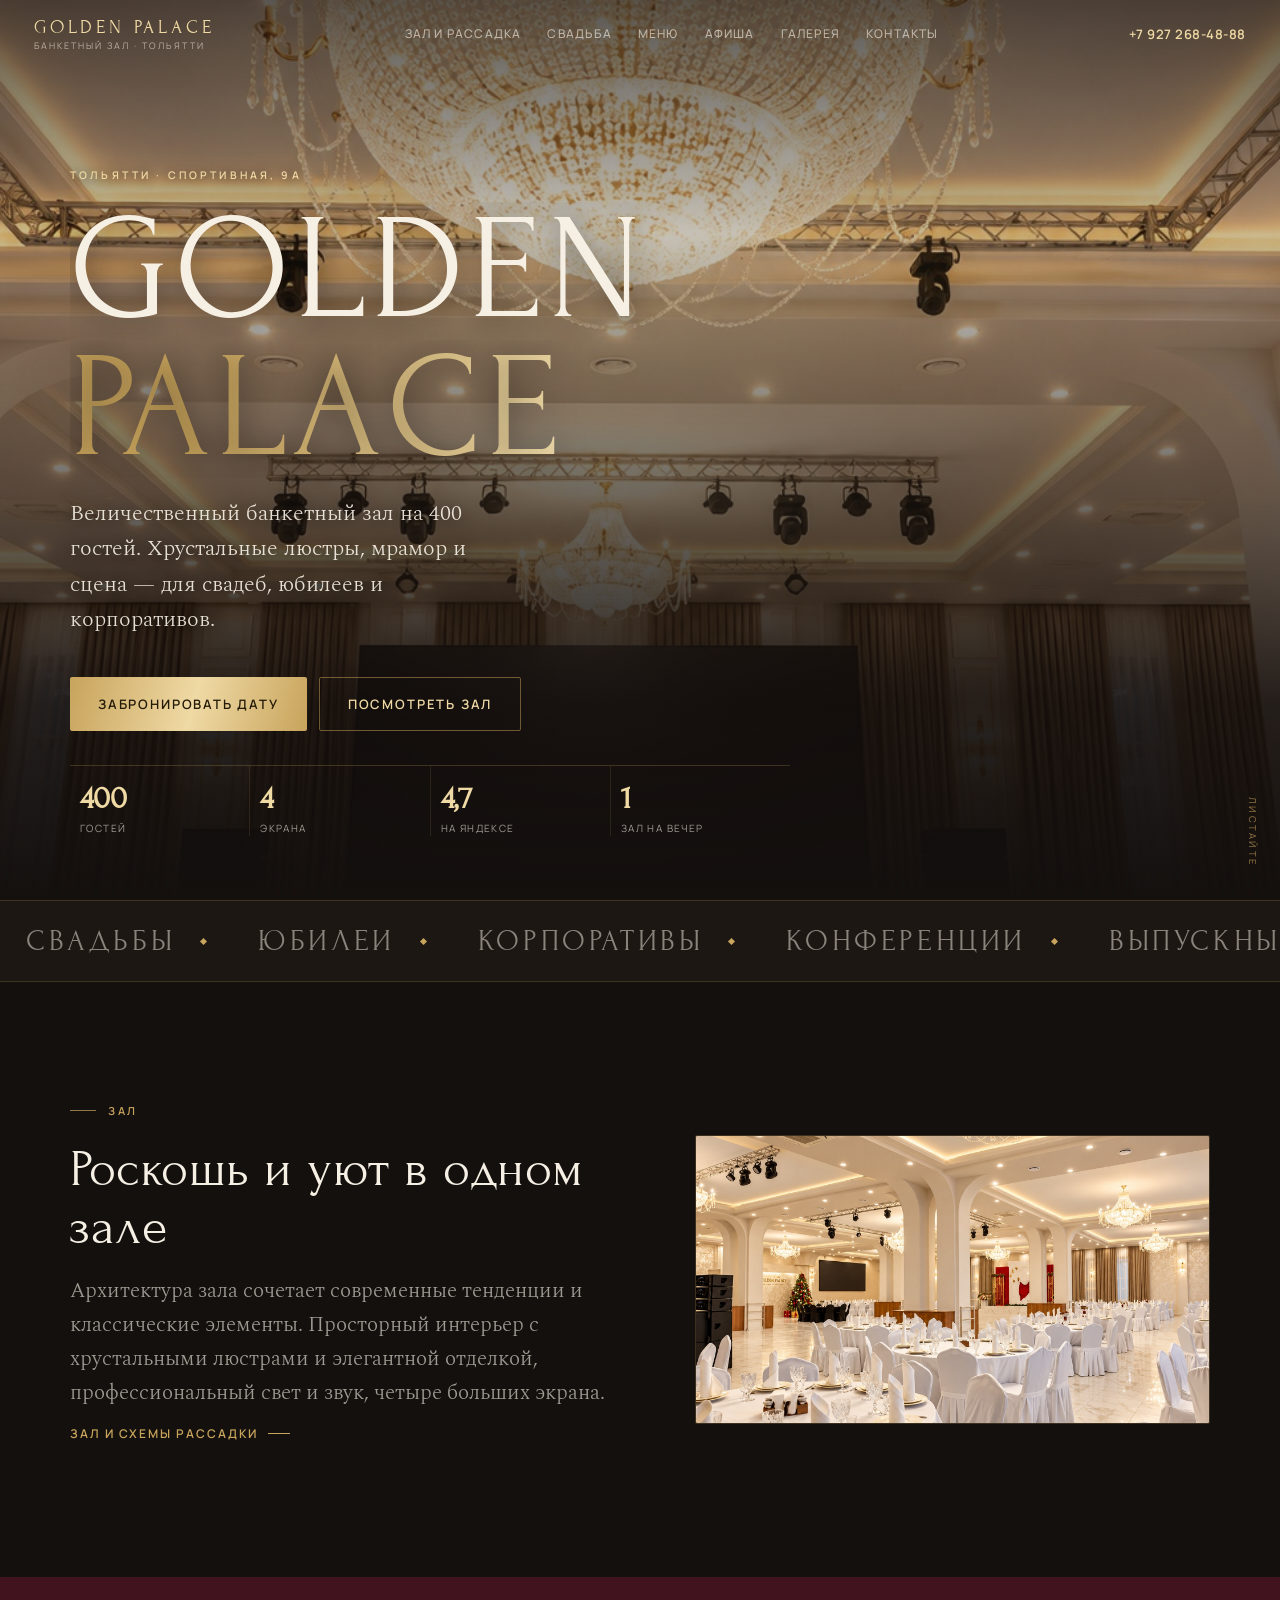
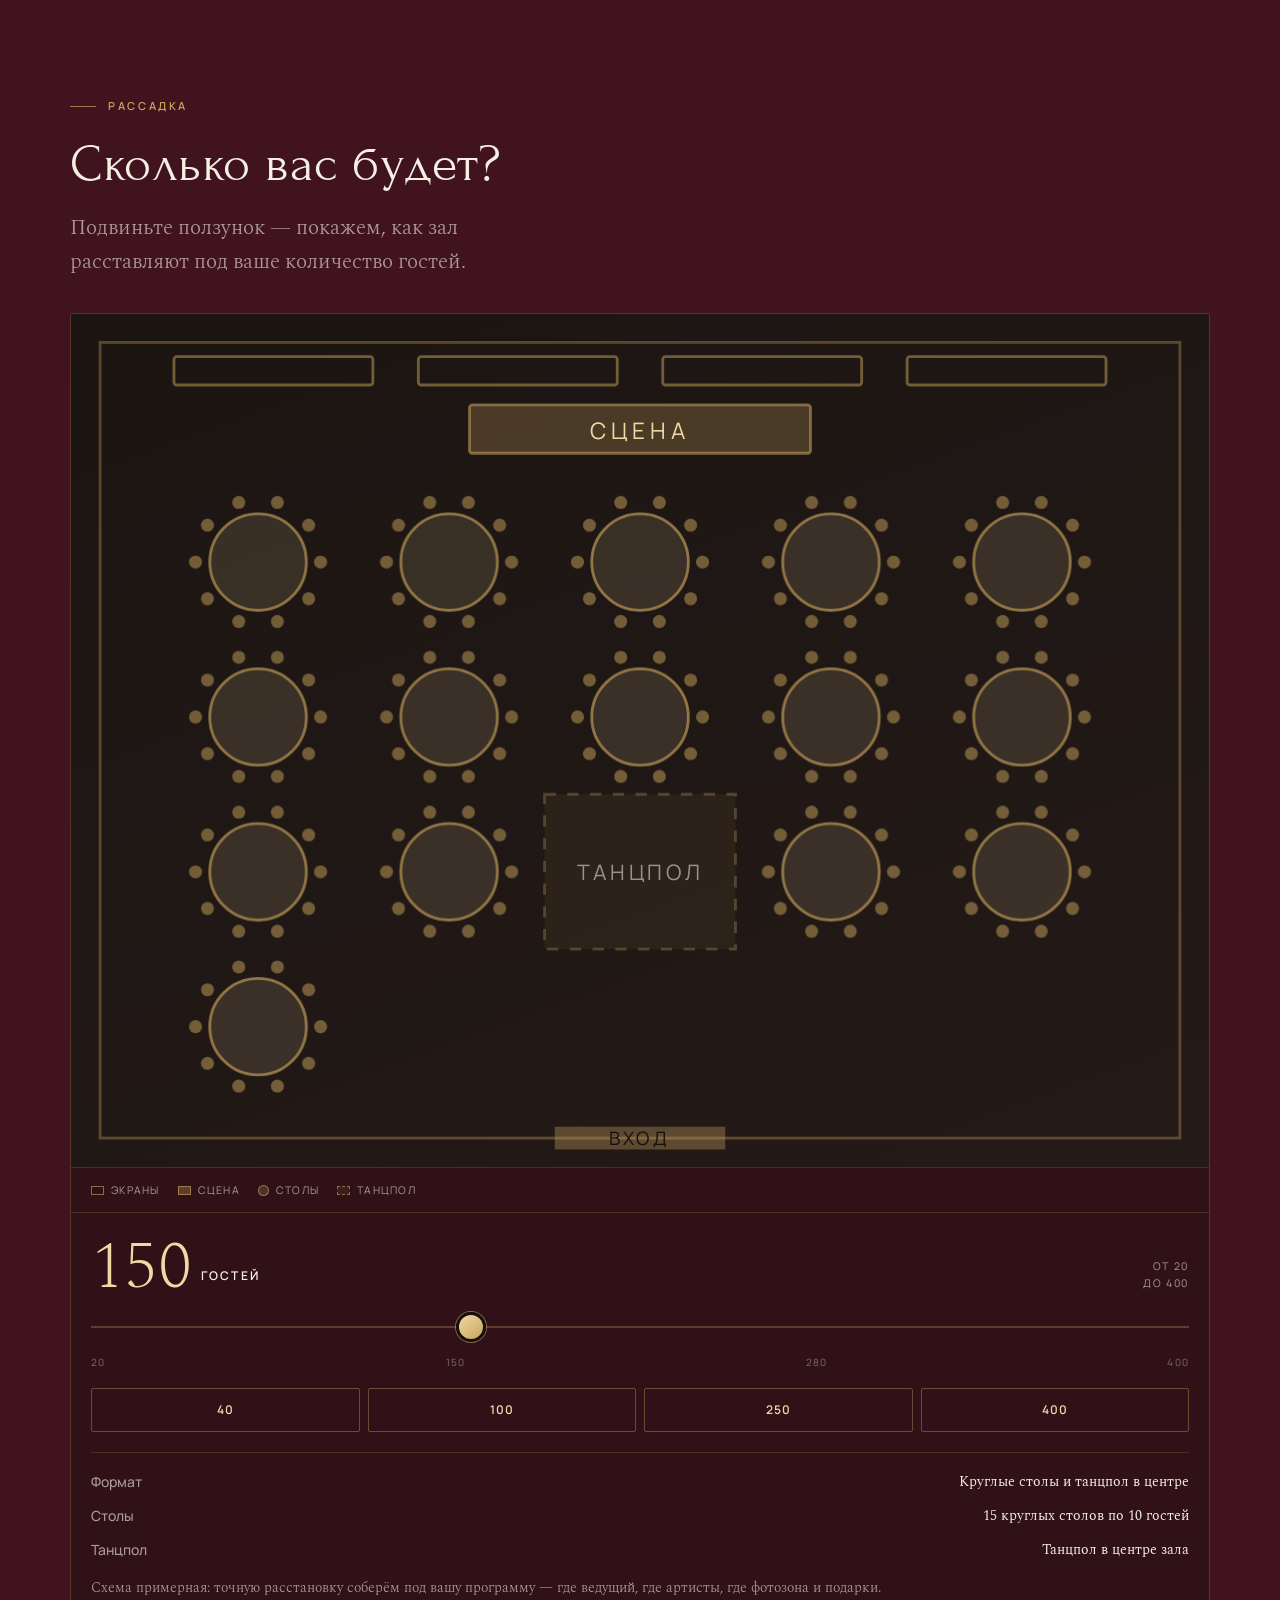
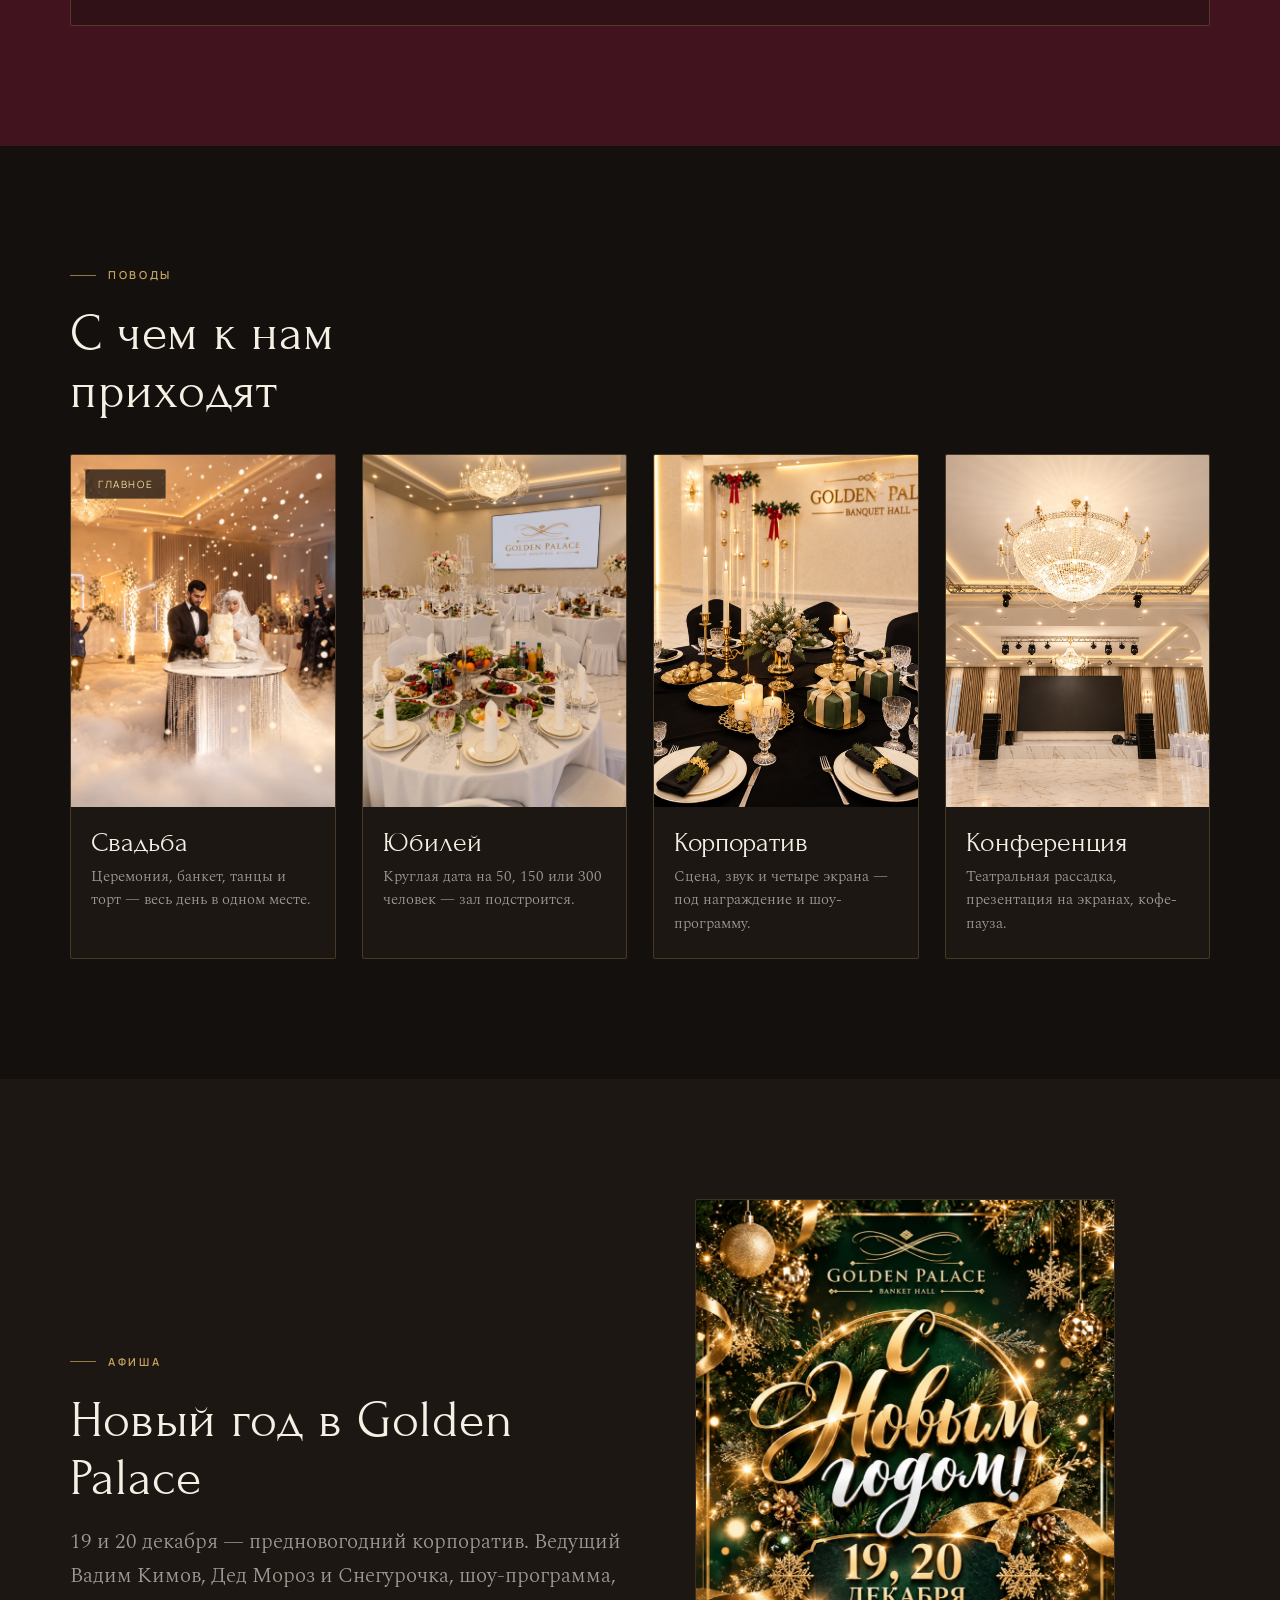
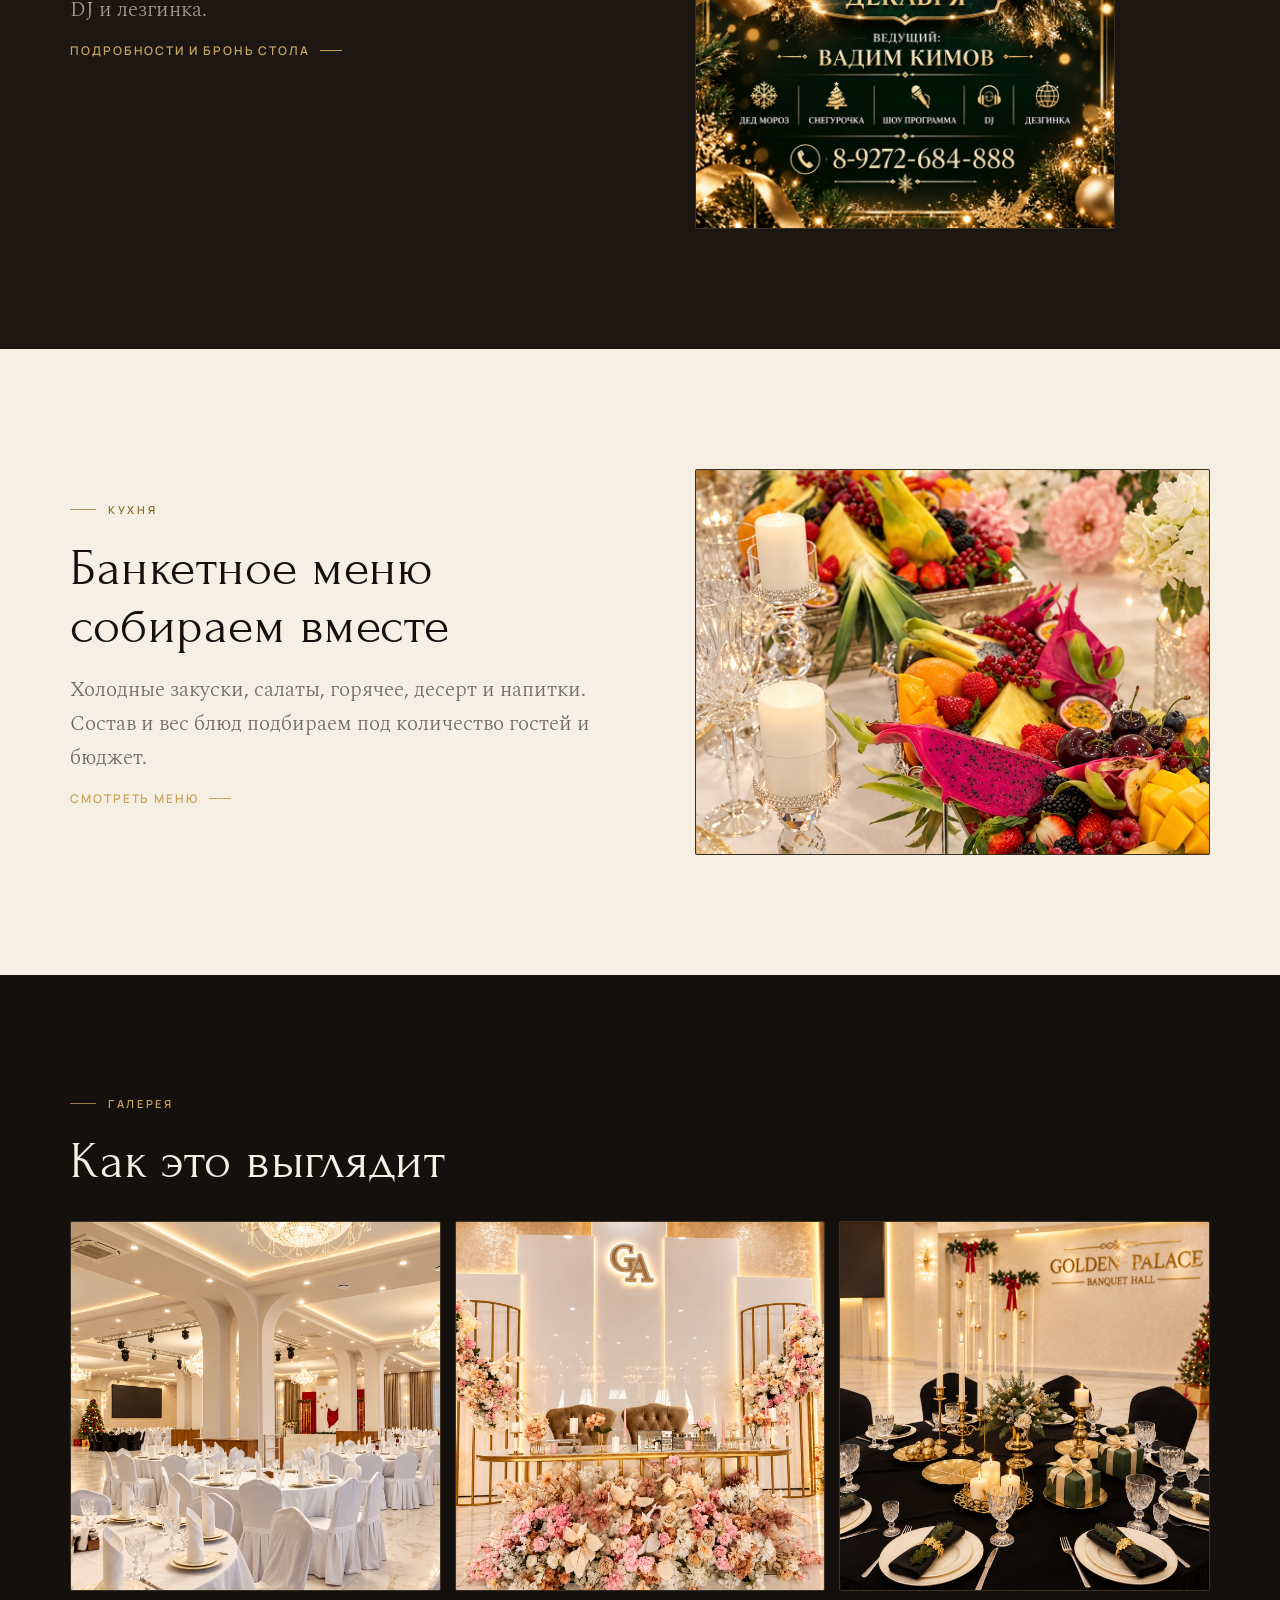
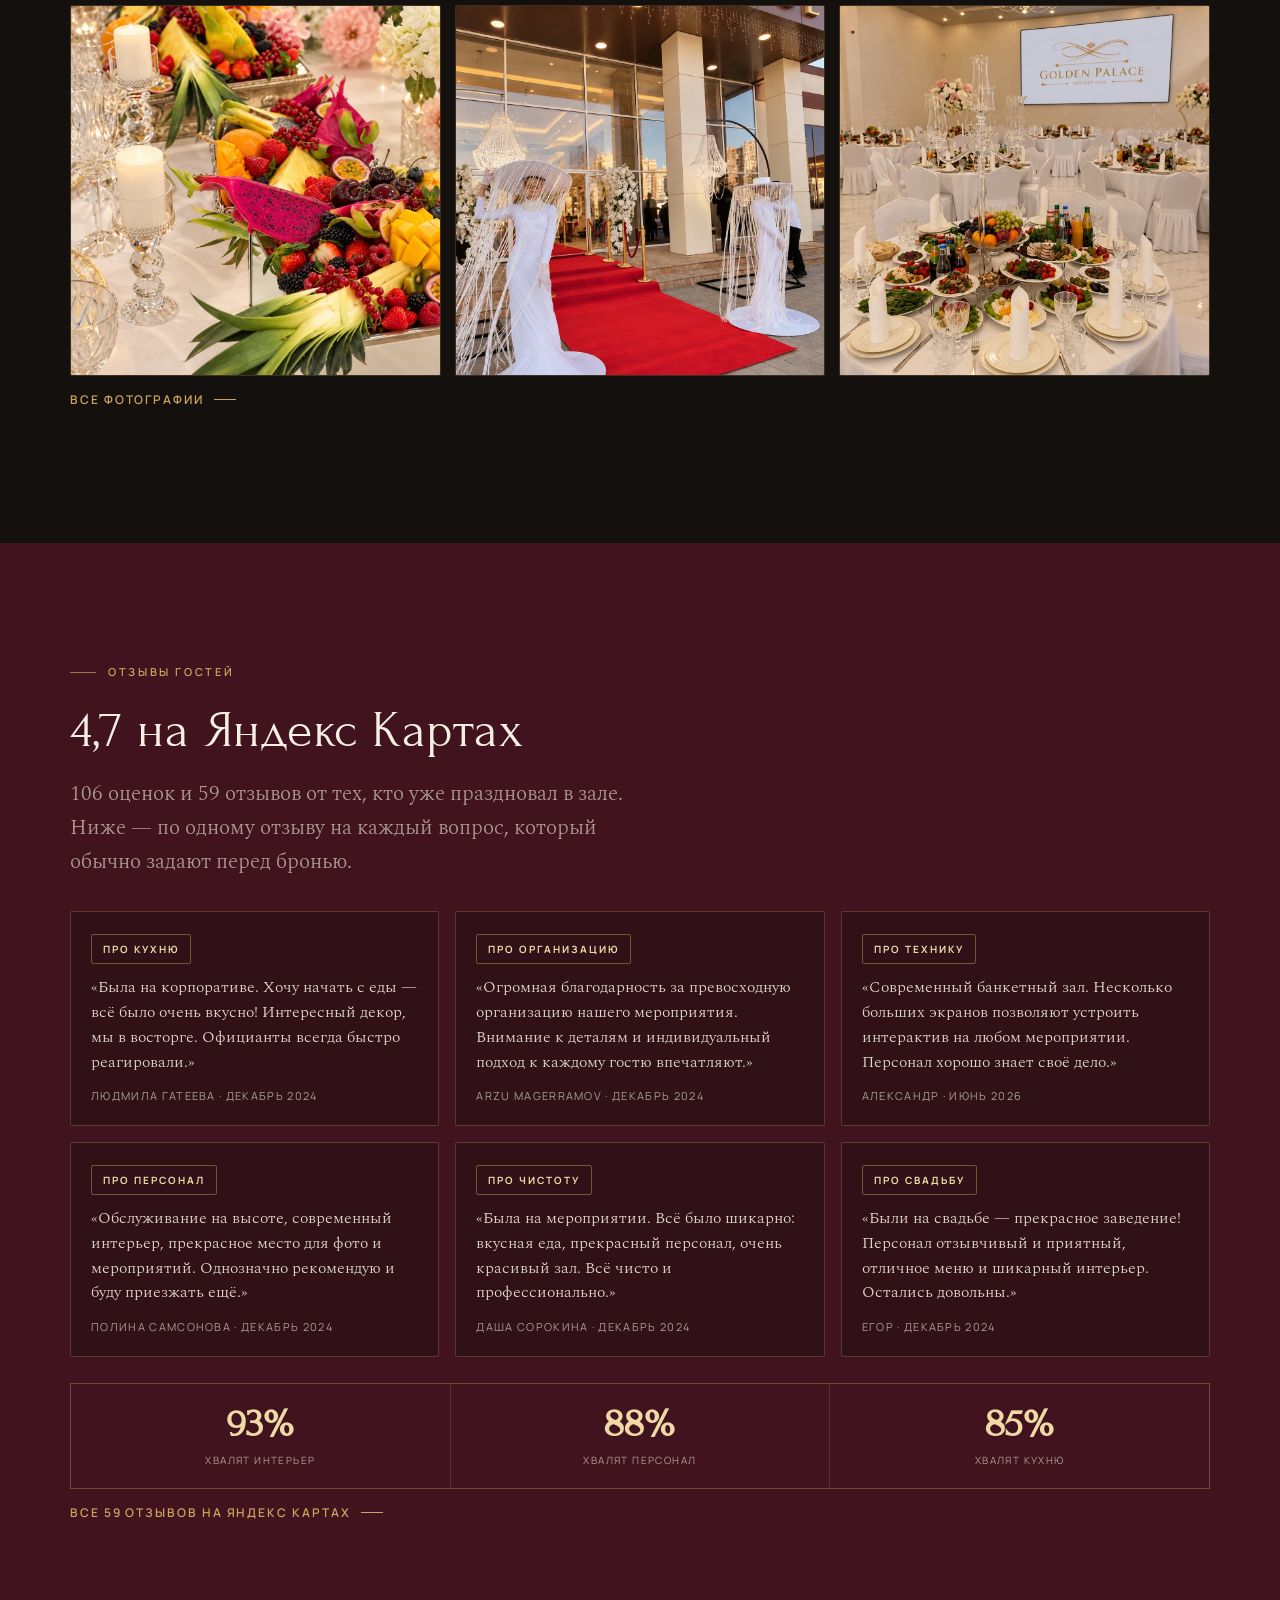
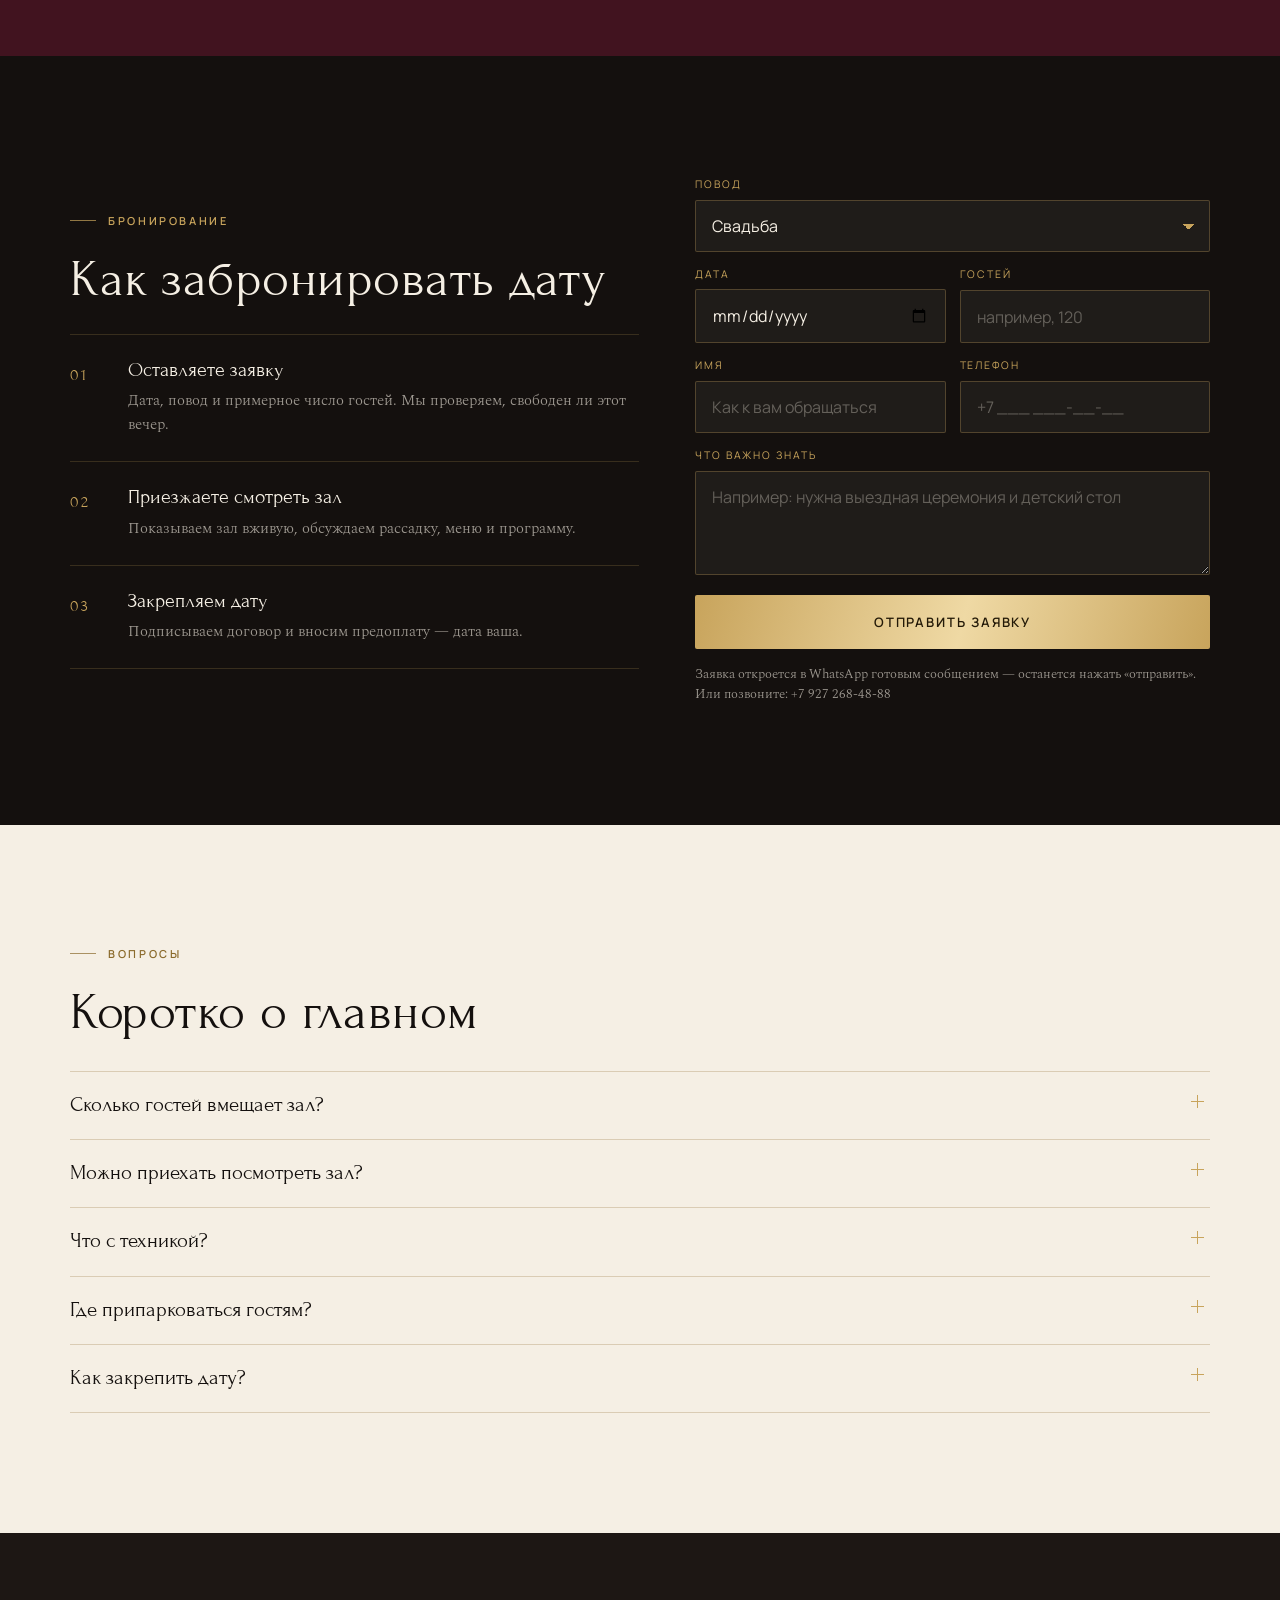
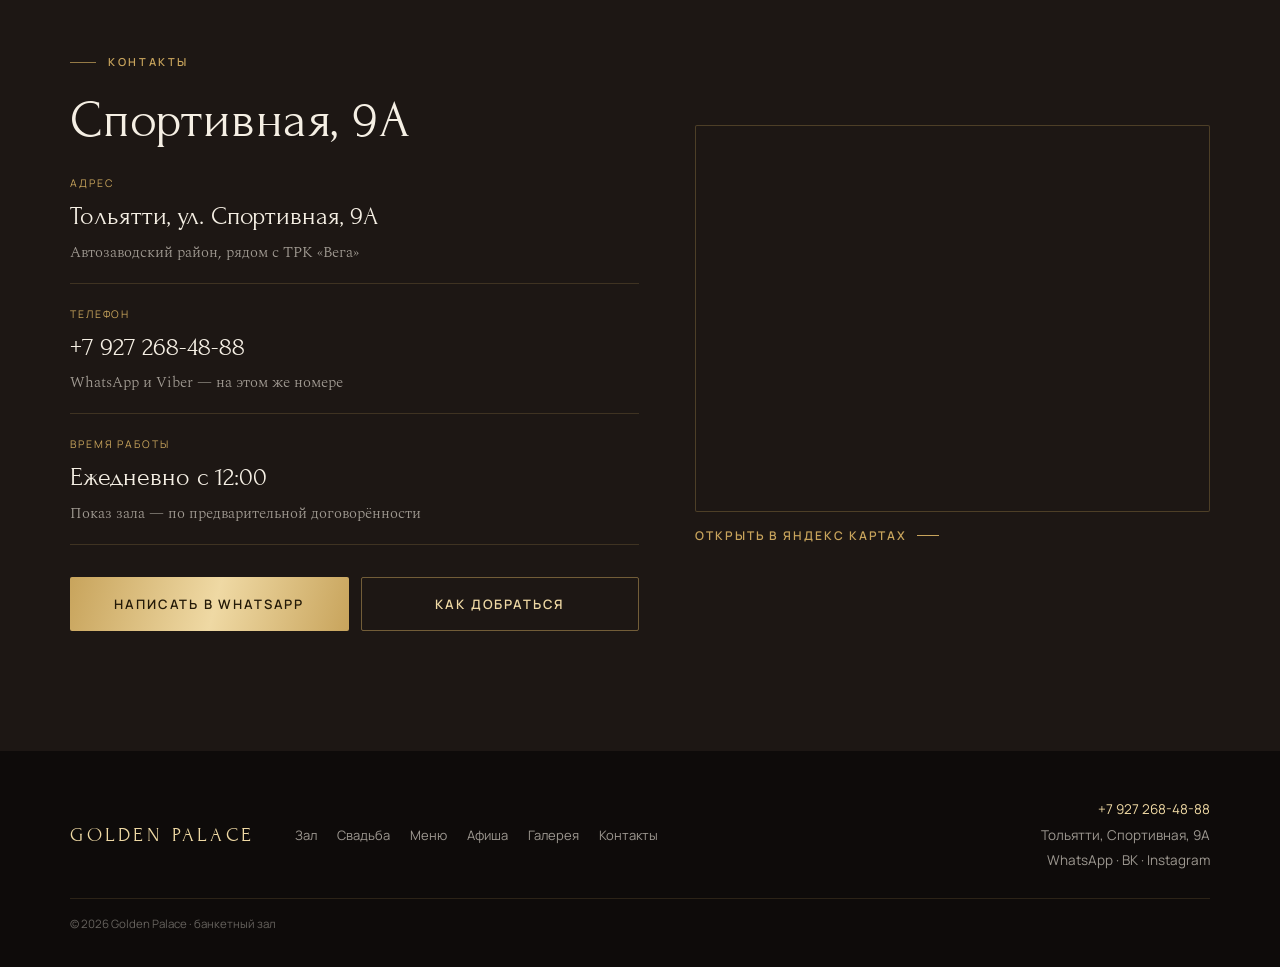
==== commit 07457799: "Правки по замечаниям: фото, виджет связи, ползунок, первый экран - блок «Роскошь и уют» — широкий ка" ====
--- a/index.html
+++ b/index.html
@@ -9,11 +9,11 @@
 <meta property="og:description" content="Банкетный зал Golden Palace в Тольятти: свадьбы, юбилеи, корпоративы и конференции на 400 гостей. Спортивная, 9А. Рассадка, меню, афиша, бронирование даты.">
 <meta property="og:type" content="website">
 <meta property="og:locale" content="ru_RU">
-<meta property="og:image" content="фото/zal-obshiy.jpg">
+<meta property="og:image" content="photo/zal-obshiy.jpg">
 <link rel="preconnect" href="https://fonts.googleapis.com">
 <link rel="preconnect" href="https://fonts.gstatic.com" crossorigin>
 <link href="https://fonts.googleapis.com/css2?family=Forum&family=Spectral:wght@200;300;400&family=Manrope:wght@400;500;600;700&display=swap" rel="stylesheet">
-<link rel="stylesheet" href="assets/style.css?v=3">
+<link rel="stylesheet" href="assets/style.css?v=5">
 <script type="application/ld+json">
 {"@context":"https://schema.org","@type":"EventVenue","name":"Golden Palace","description":"Банкетный зал в Тольятти на 400 гостей","address":{"@type":"PostalAddress","streetAddress":"ул. Спортивная, 9А","addressLocality":"Тольятти","addressRegion":"Самарская область","addressCountry":"RU"},"telephone":"+7-927-268-48-88","maximumAttendeeCapacity":400,"aggregateRating":{"@type":"AggregateRating","ratingValue":"4.7","reviewCount":"59","bestRating":"5"},"sameAs":["https://vk.com/goldenpalace63","https://www.instagram.com/golden_palace.63/"]}
 </script>
@@ -50,7 +50,7 @@
 
 <section class="hero">
   <figure class="hero-ph">
-    <img src="фото/zal-obshiy.jpg" alt="Банкетный зал Golden Palace в Тольятти: круглые столы, хрустальные люстры, сцена" fetchpriority="high">
+    <img src="photo/scena-ekran.jpg" alt="Хрустальная люстра, сцена и большой экран в зале Golden Palace" fetchpriority="high">
   </figure>
   <div class="hero-glow"></div>
   <div class="motes"></div>
@@ -89,7 +89,7 @@
       <p class="lead">Архитектура зала сочетает современные тенденции и классические элементы. Просторный интерьер с хрустальными люстрами и элегантной отделкой, профессиональный свет и звук, четыре больших экрана.</p>
       <a class="link-more" href="zal.html">Зал и схемы рассадки</a>
     </div>
-    <figure class="ph has-img r-4x3 "><img src="фото/scena-ekran.jpg" alt="Сцена с большим экраном и хрустальная люстра в зале Golden Palace" loading="lazy" decoding="async"></figure>
+    <figure class="ph has-img r-16x9 "><img src="photo/zal-shirokiy.jpg" alt="Банкетный зал Golden Palace: круглые столы, хрустальные люстры, сцена" loading="lazy" decoding="async"></figure>
   </div>
 </section>
 
@@ -142,19 +142,19 @@
     <div class="grid g4" style="margin-top:34px">
       <a class="occ" href="svadba.html" data-reveal>
         <span class="occ-tag">Главное</span>
-        <figure class="ph has-img r-3x4 "><img src="фото/svadba-tort.jpg" alt="Молодожёны режут торт в дыму под хрустальной люстрой" loading="lazy" decoding="async"></figure>
+        <figure class="ph has-img r-3x4 "><img src="photo/svadba-tort.jpg" alt="Молодожёны режут торт в дыму под хрустальной люстрой" loading="lazy" decoding="async"></figure>
         <div class="occ-body"><h3 class="h3">Свадьба</h3><p>Церемония, банкет, танцы и торт — весь день в одном месте.</p></div>
       </a>
       <a class="occ" href="#bron" data-reveal data-d="1">
-        <figure class="ph has-img r-3x4 "><img src="фото/zal-nakryto.jpg" alt="Накрытые круглые столы и экран с логотипом Golden Palace" loading="lazy" decoding="async"></figure>
+        <figure class="ph has-img r-3x4 "><img src="photo/zal-nakryto.jpg" alt="Накрытые круглые столы и экран с логотипом Golden Palace" loading="lazy" decoding="async"></figure>
         <div class="occ-body"><h3 class="h3">Юбилей</h3><p>Круглая дата на 50, 150 или 300 человек — зал подстроится.</p></div>
       </a>
       <a class="occ" href="#bron" data-reveal data-d="2">
-        <figure class="ph has-img r-3x4 "><img src="фото/stol-novogodniy.jpg" alt="Новогодняя сервировка стола на корпоратив в Golden Palace" loading="lazy" decoding="async"></figure>
+        <figure class="ph has-img r-3x4 "><img src="photo/stol-novogodniy.jpg" alt="Новогодняя сервировка стола на корпоратив в Golden Palace" loading="lazy" decoding="async"></figure>
         <div class="occ-body"><h3 class="h3">Корпоратив</h3><p>Сцена, звук и четыре экрана — под награждение и шоу-программу.</p></div>
       </a>
       <a class="occ" href="#bron" data-reveal data-d="3">
-        <figure class="ph has-img r-3x4 "><img src="фото/scena-ekran.jpg" alt="Сцена и большой экран для презентаций и конференций" loading="lazy" decoding="async"></figure>
+        <figure class="ph has-img r-3x4 "><img src="photo/scena-ekran.jpg" alt="Сцена и большой экран для презентаций и конференций" loading="lazy" decoding="async"></figure>
         <div class="occ-body"><h3 class="h3">Конференция</h3><p>Театральная рассадка, презентация на экранах, кофе-пауза.</p></div>
       </a>
     </div>
@@ -163,7 +163,7 @@
 
 <section class="section section--ink2">
   <div class="wrap split split--rev">
-    <figure class="ph has-img r-2x3 ph--poster"><img src="фото/afisha-novy-god.jpg" alt="Афиша: Новый год в Golden Palace, 19 и 20 декабря" loading="lazy" decoding="async"></figure>
+    <figure class="ph has-img r-2x3 ph--poster"><img src="photo/afisha-novy-god.jpg" alt="Афиша: Новый год в Golden Palace, 19 и 20 декабря" loading="lazy" decoding="async"></figure>
     <div data-reveal>
       <p class="eyebrow">Афиша</p>
       <h2 class="h2">Новый год в Golden Palace</h2>
@@ -175,7 +175,7 @@
 
 <section class="section section--ivory">
   <div class="wrap split split--rev">
-    <figure class="ph has-img r-4x3 "><img src="фото/stol-zakuski.jpg" alt="Банкетный стол с холодными закусками и фруктами" loading="lazy" decoding="async"></figure>
+    <figure class="ph has-img r-4x3 "><img src="photo/frukty-wide.jpg" alt="Фруктовые композиции на банкетном столе" loading="lazy" decoding="async"></figure>
     <div data-reveal data-d="1">
       <p class="eyebrow">Кухня</p>
       <h2 class="h2">Банкетное меню собираем вместе</h2>
@@ -192,12 +192,12 @@
       <h2 class="h2">Как это выглядит</h2>
     </div>
     <div class="gal" style="margin-top:30px" data-reveal>
-      <figure class="ph has-img r-1x1 "><img src="фото/zal-obshiy.jpg" alt="Общий план банкетного зала" loading="lazy" decoding="async"></figure>
-      <figure class="ph has-img r-1x1 "><img src="фото/svadba-prezidium.jpg" alt="Свадебный президиум с живыми цветами" loading="lazy" decoding="async"></figure>
-      <figure class="ph has-img r-1x1 "><img src="фото/stol-novogodniy.jpg" alt="Праздничная сервировка стола" loading="lazy" decoding="async"></figure>
-      <figure class="ph has-img r-1x1 "><img src="фото/frukty.jpg" alt="Фруктовые композиции на банкетном столе" loading="lazy" decoding="async"></figure>
-      <figure class="ph has-img r-1x1 "><img src="фото/vhod-dorozhka.jpg" alt="Вход в Golden Palace с красной дорожкой" loading="lazy" decoding="async"></figure>
-      <figure class="ph has-img r-1x1 "><img src="фото/zal-nakryto.jpg" alt="Накрытые столы перед банкетом" loading="lazy" decoding="async"></figure>
+      <figure class="ph has-img r-1x1 "><img src="photo/zal-obshiy.jpg" alt="Общий план банкетного зала" loading="lazy" decoding="async"></figure>
+      <figure class="ph has-img r-1x1 "><img src="photo/svadba-prezidium.jpg" alt="Свадебный президиум с живыми цветами" loading="lazy" decoding="async"></figure>
+      <figure class="ph has-img r-1x1 "><img src="photo/stol-novogodniy.jpg" alt="Праздничная сервировка стола" loading="lazy" decoding="async"></figure>
+      <figure class="ph has-img r-1x1 "><img src="photo/frukty.jpg" alt="Фруктовые композиции на банкетном столе" loading="lazy" decoding="async"></figure>
+      <figure class="ph has-img r-1x1 "><img src="photo/vhod-dorozhka.jpg" alt="Вход в Golden Palace с красной дорожкой" loading="lazy" decoding="async"></figure>
+      <figure class="ph has-img r-1x1 "><img src="photo/zal-nakryto.jpg" alt="Накрытые столы перед банкетом" loading="lazy" decoding="async"></figure>
     </div>
     <a class="link-more" href="galereya.html">Все фотографии</a>
   </div>
@@ -320,11 +320,19 @@
   </div>
 </footer>
 
-<div class="bar">
-  <a class="btn btn--ghost" href="tel:+79272684888">Позвонить</a>
-  <a class="btn btn--gold" href="#bron">Забронировать</a>
+<div class="scrollbar" aria-hidden="true"><div class="scrollbar-thumb"></div></div>
+
+<div class="fab" data-fab>
+  <div class="fab-pill">Поможем рассчитать банкет</div>
+  <div class="fab-list">
+    <a href="tel:+79272684888"><b>Позвонить</b><span>+7 927 268-48-88</span></a>
+    <a href="https://wa.me/79272684888" target="_blank" rel="noopener"><b>WhatsApp</b><span>написать в мессенджер</span></a>
+    <a href="#bron"><b>Оставить заявку</b><span>рассчитаем банкет</span></a>
+  </div>
+  <button class="fab-btn" type="button" aria-label="Связаться с залом" aria-expanded="false">
+    <svg viewBox="0 0 24 24" aria-hidden="true"><path d="M6.6 10.8c1.4 2.8 3.8 5.1 6.6 6.6l2.2-2.2c.3-.3.7-.4 1-.2 1.1.4 2.4.6 3.6.6.6 0 1 .4 1 1V20c0 .6-.4 1-1 1C10.6 21 3 13.4 3 4c0-.6.4-1 1-1h3.5c.6 0 1 .4 1 1 0 1.3.2 2.5.6 3.6.1.4 0 .8-.2 1l-2.3 2.2z"/></svg>
+  </button>
 </div>
-
-<script src="assets/app.js?v=3"></script>
+<script src="assets/app.js?v=5"></script>
 </body>
 </html>
--- a/assets/style.css
+++ b/assets/style.css
@@ -238,8 +238,8 @@
 .hero-title span:nth-child(2) i{animation-delay:.68s;color:transparent;background:linear-gradient(100deg,var(--gold) 12%,var(--gold-lt) 42%,#FFF6E0 52%,var(--gold-lt) 62%,var(--gold) 88%);-webkit-background-clip:text;background-clip:text}
 @keyframes slideUp{to{transform:none}}
 @keyframes rise{from{opacity:0;transform:translateY(14px)}to{opacity:1;transform:none}}
-.hero-sub{margin:22px 0 0;font-family:var(--f-text);font-weight:300;font-size:clamp(16px,4.4vw,22px);color:rgba(245,239,228,.92);text-shadow:0 1px 16px rgba(16,12,11,.8);max-width:30ch;opacity:0;animation:rise 1s var(--ease) 1.25s forwards}
-.hero-cta{display:flex;flex-wrap:wrap;gap:12px;margin-top:30px;opacity:0;animation:rise 1s var(--ease) 1.45s forwards}
+.hero-sub{margin:18px 0 0;font-family:var(--f-text);font-weight:300;font-size:clamp(16px,4.4vw,22px);color:rgba(245,239,228,.92);text-shadow:0 1px 16px rgba(16,12,11,.8);max-width:30ch;opacity:0;animation:rise 1s var(--ease) 1.25s forwards}
+.hero-cta{display:flex;flex-wrap:wrap;gap:12px;margin-top:40px;opacity:0;animation:rise 1s var(--ease) 1.45s forwards}
 .hero-cta .btn{flex:1 1 210px}
 .hero-facts{
   display:flex;gap:0;margin-top:34px;border-top:1px solid rgba(200,164,92,.24);
@@ -439,19 +439,6 @@
 .map-frame{border:1px solid rgba(200,164,92,.28);border-radius:var(--r);overflow:hidden;background:var(--ink-2);aspect-ratio:4/3}
 .map-frame iframe{width:100%;height:100%;border:0;display:block;filter:grayscale(.35) brightness(.88)}
 
-/* ---------- нижняя панель на телефоне ---------- */
-.bar{
-  position:fixed;left:0;right:0;bottom:0;z-index:50;
-  display:flex;gap:10px;
-  padding:10px 12px calc(10px + env(safe-area-inset-bottom));
-  background:rgba(14,11,10,.94);backdrop-filter:blur(14px);
-  border-top:1px solid rgba(200,164,92,.24);
-  transform:translateY(110%);transition:transform .4s var(--ease);
-}
-.bar.on{transform:none}
-.bar .btn{flex:1;min-height:50px;padding:0 14px;font-size:11.5px;letter-spacing:.1em}
-@media(min-width:900px){.bar{display:none}}
-
 /* ---------- лайтбокс ---------- */
 .lb{position:fixed;inset:0;z-index:80;background:rgba(10,8,7,.96);display:none;align-items:center;justify-content:center;padding:20px}
 .lb.on{display:flex}
@@ -499,26 +486,6 @@
 .ph.has-img .ph-mark,.ph.has-img figcaption{display:none}
 .ph.has-img img{position:absolute;inset:0;width:100%;height:100%;object-fit:cover}
 .hero-ph.has-img{border:0}
-
-/* ---------- ползунок прокрутки ---------- */
-html{scrollbar-color:var(--gold) transparent;scrollbar-width:thin}
-::-webkit-scrollbar{width:12px;height:12px}
-::-webkit-scrollbar-track{
-  background:transparent;
-  border-left:1px solid rgba(200,164,92,.16);
-}
-::-webkit-scrollbar-thumb{
-  background:linear-gradient(180deg,#F3E2B4 0%,#C8A45C 48%,#9E7E36 100%);
-  border:4px solid transparent;
-  background-clip:padding-box;
-  border-radius:20px;
-  min-height:72px;
-}
-::-webkit-scrollbar-thumb:hover{
-  background:linear-gradient(180deg,#FFF3D2 0%,#EFD9A4 48%,#C8A45C 100%);
-  background-clip:padding-box;
-}
-::-webkit-scrollbar-corner{background:transparent}
 
 /* ---------- отзывы ---------- */
 .revs{
@@ -611,13 +578,106 @@
 @media(min-width:880px){.foot-contact{text-align:right}}
 .foot-bot{
   border-top:1px solid rgba(200,164,92,.16);
-  padding:16px 0 calc(92px + env(safe-area-inset-bottom));
+  padding:16px 0 calc(34px + env(safe-area-inset-bottom));
   font-size:11.5px;color:rgba(245,239,228,.38);
 }
-@media(min-width:900px){.foot-bot{padding-bottom:20px}}
+
 
 /* ---------- просмотр фотографии ---------- */
 .lb{position:fixed;inset:0;z-index:80;background:rgba(10,8,7,.97);display:none;align-items:center;justify-content:center;padding:16px}
 .lb.on{display:flex}
 .lb img{max-width:100%;max-height:88vh;object-fit:contain;border-radius:var(--r)}
 .lb-close{position:absolute;top:10px;right:10px;width:52px;height:52px;display:grid;place-items:center;color:var(--gold-lt);font-size:28px;font-family:var(--f-display);z-index:2}
+
+/* ---------- свой ползунок прокрутки ---------- */
+html{scrollbar-width:none}
+html::-webkit-scrollbar{width:0;height:0}
+.scrollbar{
+  position:fixed;right:9px;top:22vh;bottom:22vh;width:2px;z-index:45;
+  background:linear-gradient(180deg,transparent,rgba(200,164,92,.22) 12%,rgba(200,164,92,.22) 88%,transparent);
+  pointer-events:none;opacity:0;transition:opacity .4s var(--ease);
+}
+.scrollbar.on{opacity:1}
+.scrollbar-thumb{
+  position:absolute;left:50%;top:0;width:3px;height:58px;
+  transform:translate(-50%,0);
+  background:linear-gradient(180deg,rgba(200,164,92,0),var(--gold) 22%,var(--gold-lt) 50%,var(--gold) 78%,rgba(200,164,92,0));
+  will-change:transform;
+}
+.scrollbar-thumb::after{
+  content:"";position:absolute;left:50%;top:50%;width:7px;height:7px;
+  transform:translate(-50%,-50%) rotate(45deg);
+  background:var(--gold-lt);box-shadow:0 0 10px rgba(239,217,164,.8);
+}
+body.menu-open .scrollbar{opacity:0}
+
+/* ---------- круглый виджет связи ---------- */
+.fab{
+  position:fixed;right:16px;bottom:calc(16px + env(safe-area-inset-bottom));z-index:60;
+  display:flex;flex-direction:column;align-items:flex-end;gap:10px;
+  pointer-events:none;                /* контейнер не перехватывает касания */
+  opacity:0;visibility:hidden;transform:translateY(14px) scale(.9);
+  transition:opacity .35s var(--ease),transform .35s var(--ease),visibility .35s;
+}
+.fab.on{opacity:1;visibility:visible;transform:none}
+.fab-btn{
+  pointer-events:auto;
+  width:62px;height:62px;border-radius:50%;flex:none;
+  background:linear-gradient(140deg,var(--gold-lt) 0%,var(--gold) 52%,#A9873D 100%);
+  display:grid;place-items:center;
+  box-shadow:0 10px 30px rgba(10,7,5,.5),0 0 0 1px rgba(239,217,164,.5) inset;
+  transition:transform .22s var(--ease),box-shadow .25s;
+}
+.fab-btn svg{width:27px;height:27px;fill:#1A120A;transition:transform .3s var(--ease)}
+.fab-btn:active{transform:scale(.94)}
+@media (hover:hover){.fab-btn:hover{box-shadow:0 12px 36px rgba(10,7,5,.6),0 0 0 1px rgba(255,246,224,.7) inset}}
+.fab-btn::before{
+  content:"";position:absolute;width:62px;height:62px;border-radius:50%;
+  border:1px solid rgba(200,164,92,.55);
+  animation:fabring 2.8s ease-out infinite;pointer-events:none;
+}
+@keyframes fabring{
+  0%{transform:scale(1);opacity:.7}
+  70%{transform:scale(1.5);opacity:0}
+  100%{opacity:0}
+}
+.fab.open .fab-btn svg{transform:rotate(135deg)}
+.fab.open .fab-btn::before{display:none}
+
+.fab-pill{
+  pointer-events:none;
+  max-width:min(74vw,290px);
+  background:rgba(20,16,14,.94);backdrop-filter:blur(10px);
+  border:1px solid rgba(200,164,92,.45);border-radius:999px;
+  padding:11px 18px;
+  font-family:var(--f-text);font-weight:300;font-size:14px;line-height:1.25;color:var(--ivory);
+  box-shadow:0 8px 24px rgba(10,7,5,.45);
+  opacity:0;transform:translateX(14px);
+  transition:opacity .45s var(--ease),transform .45s var(--ease);
+}
+.fab-pill.show{opacity:1;transform:none}
+.fab.open .fab-pill{opacity:0;transform:translateX(14px)}
+
+.fab-list{
+  pointer-events:none;
+  display:grid;gap:8px;justify-items:stretch;
+  opacity:0;visibility:hidden;transform:translateY(10px);
+  transition:opacity .3s var(--ease),transform .3s var(--ease),visibility .3s;
+}
+.fab.open .fab-list{pointer-events:auto;opacity:1;visibility:visible;transform:none}
+.fab-list a{
+  display:grid;gap:1px;min-width:230px;
+  padding:12px 18px;border-radius:12px;
+  background:rgba(20,16,14,.95);backdrop-filter:blur(10px);
+  border:1px solid rgba(200,164,92,.42);
+  text-align:right;transition:border-color .2s,background .2s,transform .18s var(--ease);
+}
+.fab-list a:active{transform:scale(.985)}
+.fab-list b{font-family:var(--f-ui);font-size:13.5px;font-weight:600;letter-spacing:.04em;color:var(--gold-lt)}
+.fab-list span{font-family:var(--f-text);font-weight:300;font-size:12.5px;color:var(--muted)}
+@media (hover:hover){.fab-list a:hover{border-color:var(--gold);background:rgba(32,24,20,.97)}}
+
+@media(min-width:900px){
+  .fab{right:26px;bottom:26px}
+  .scrollbar{right:12px}
+}
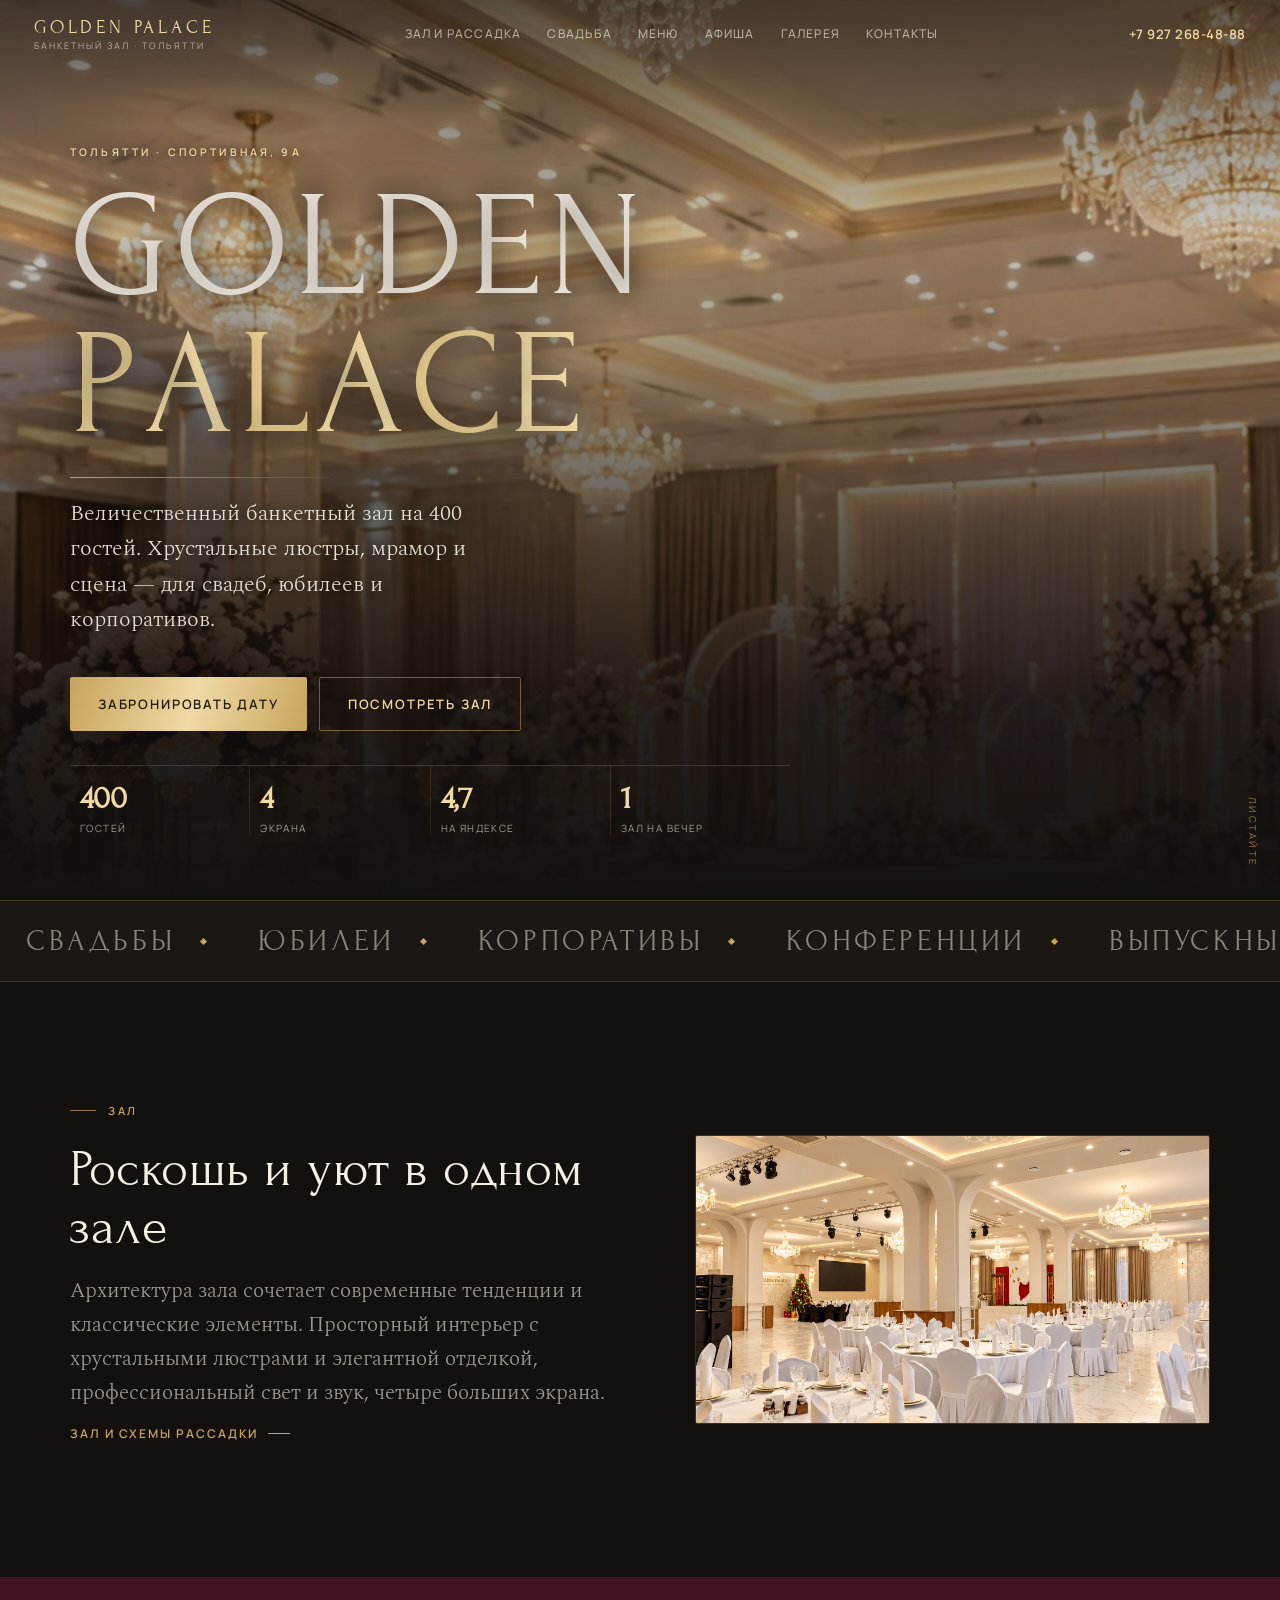
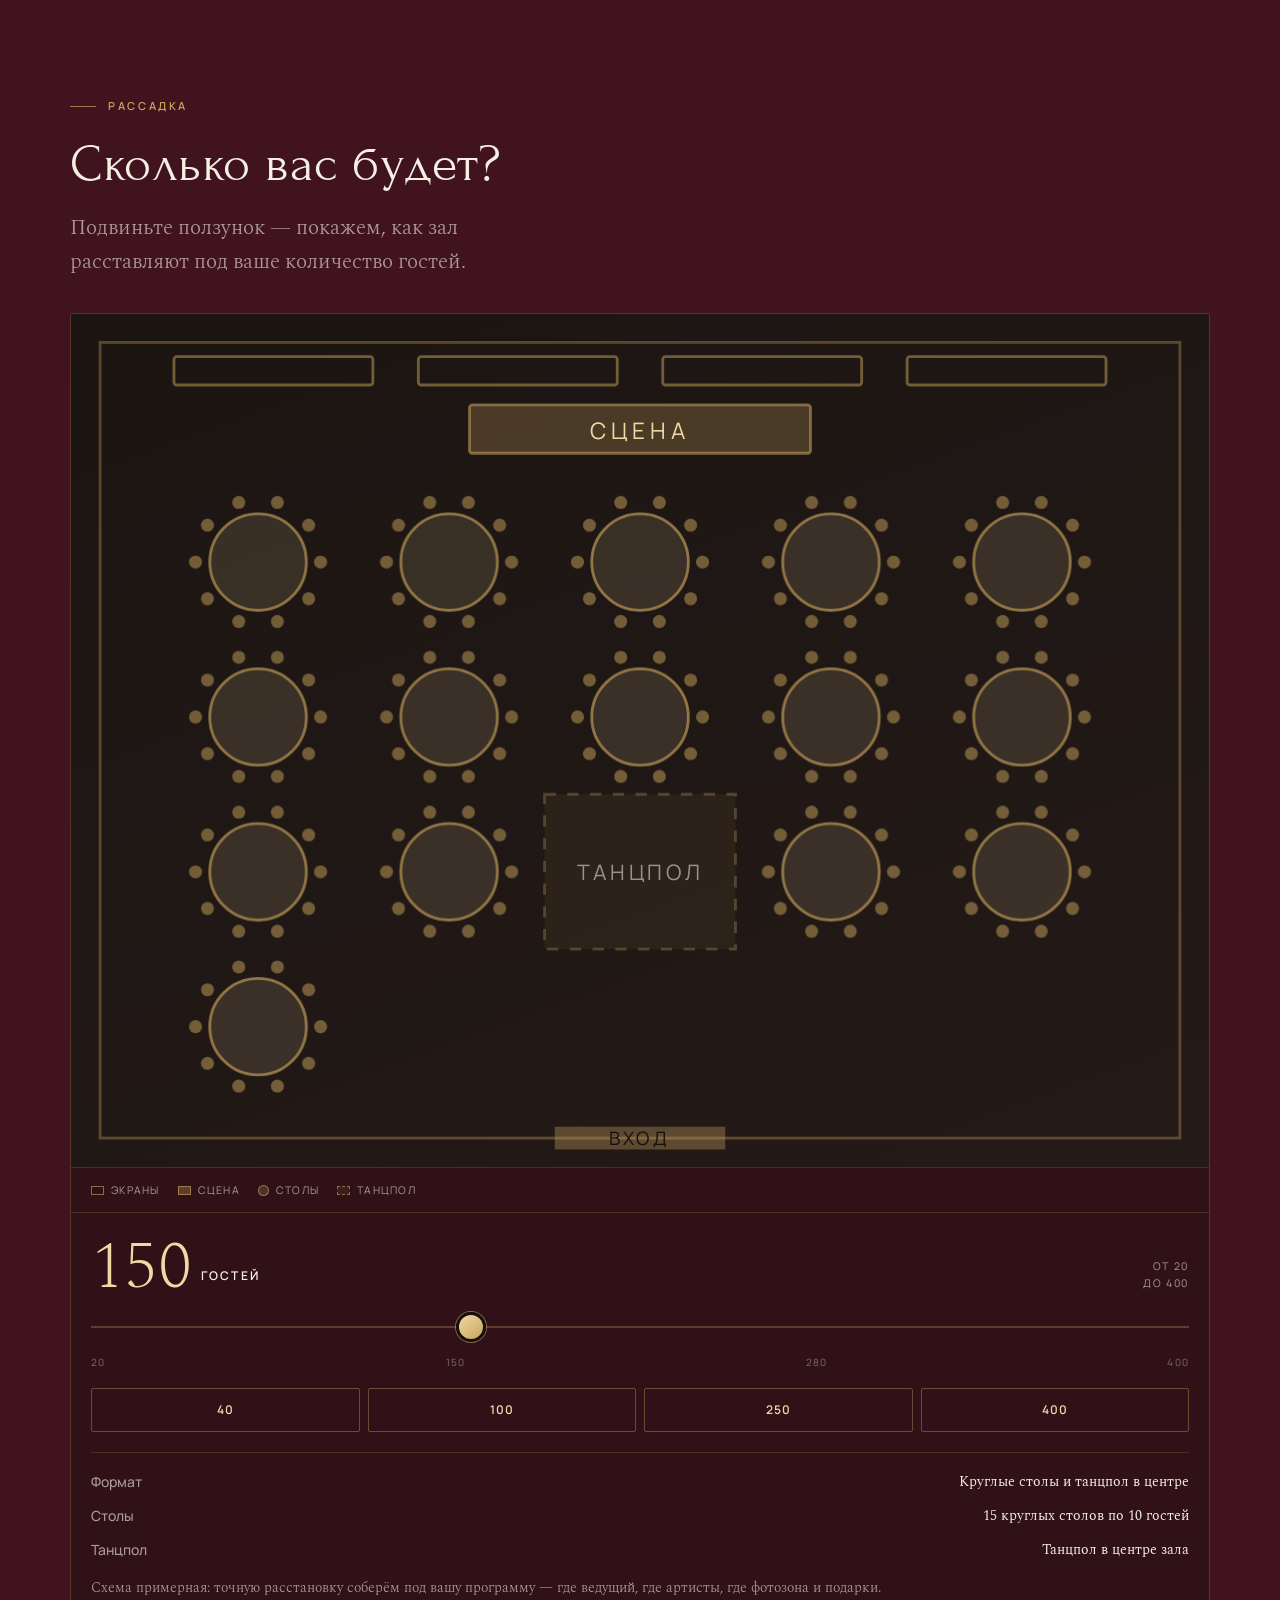
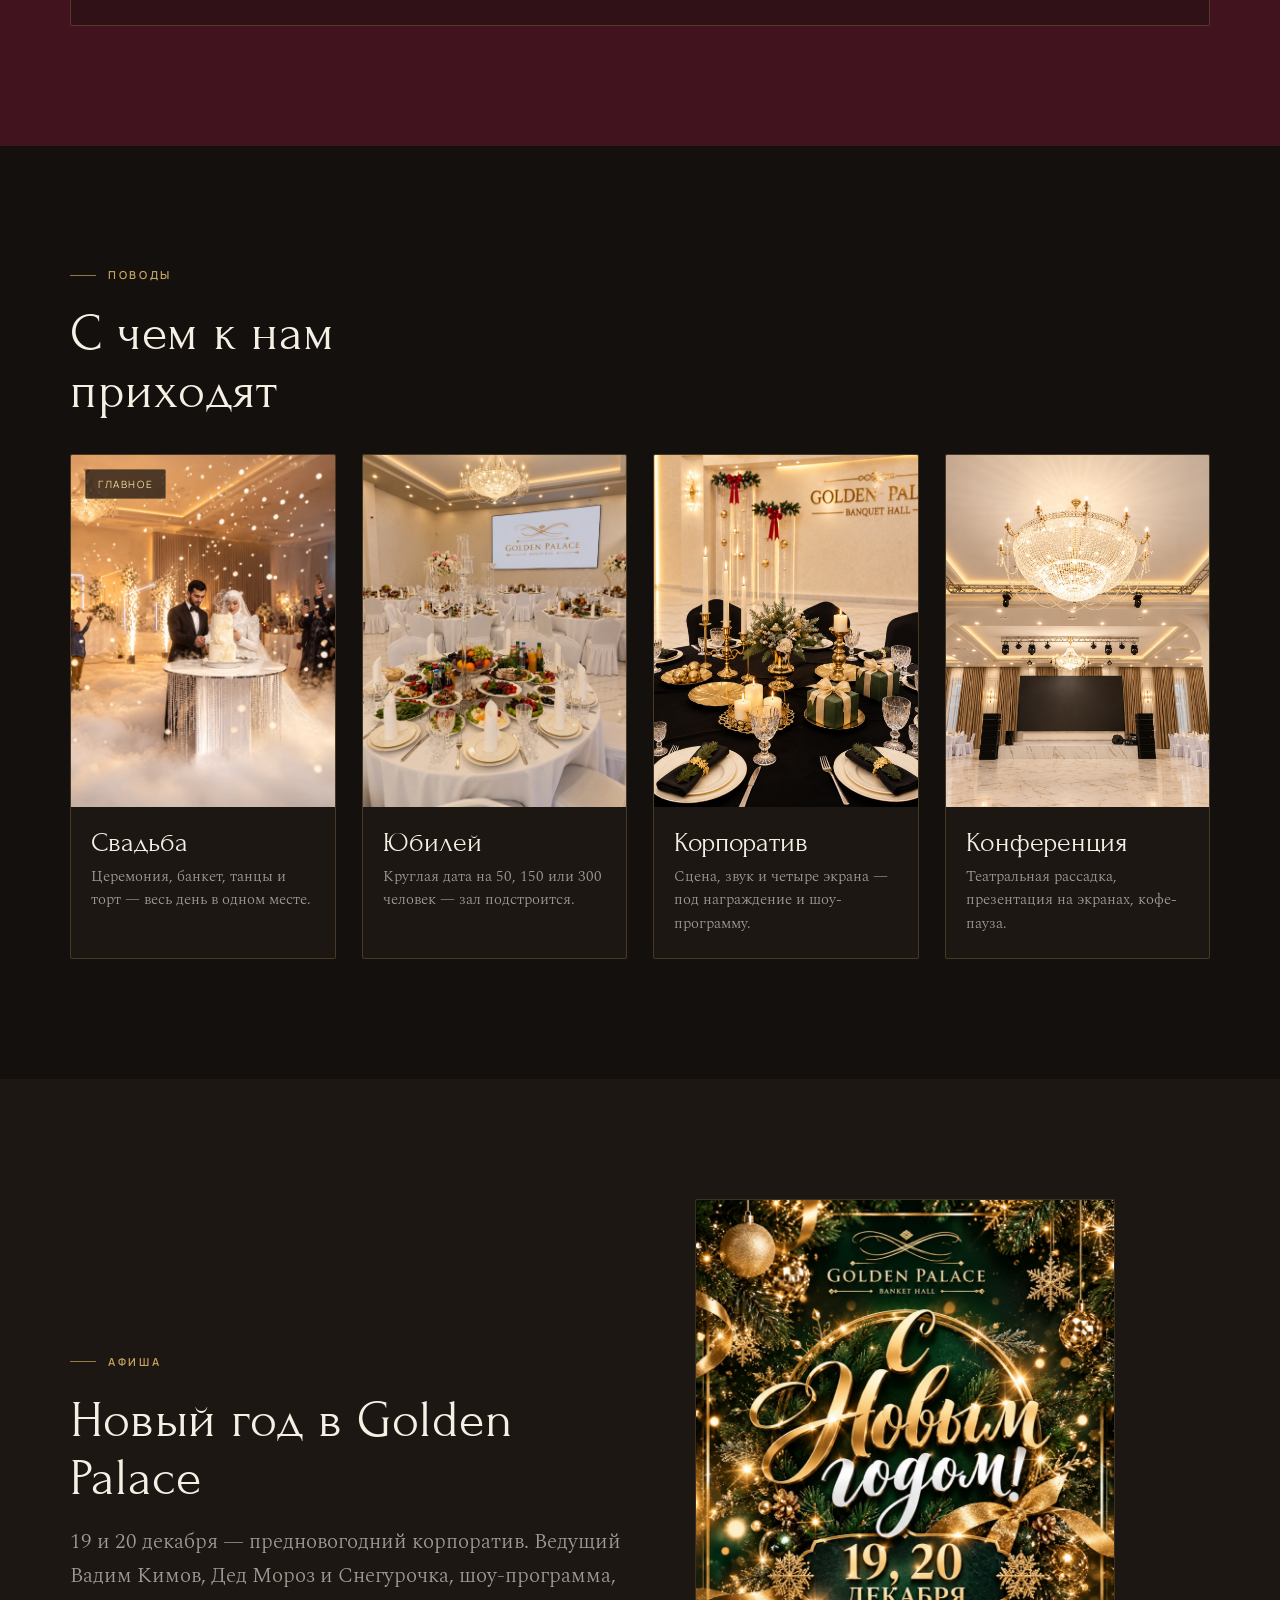
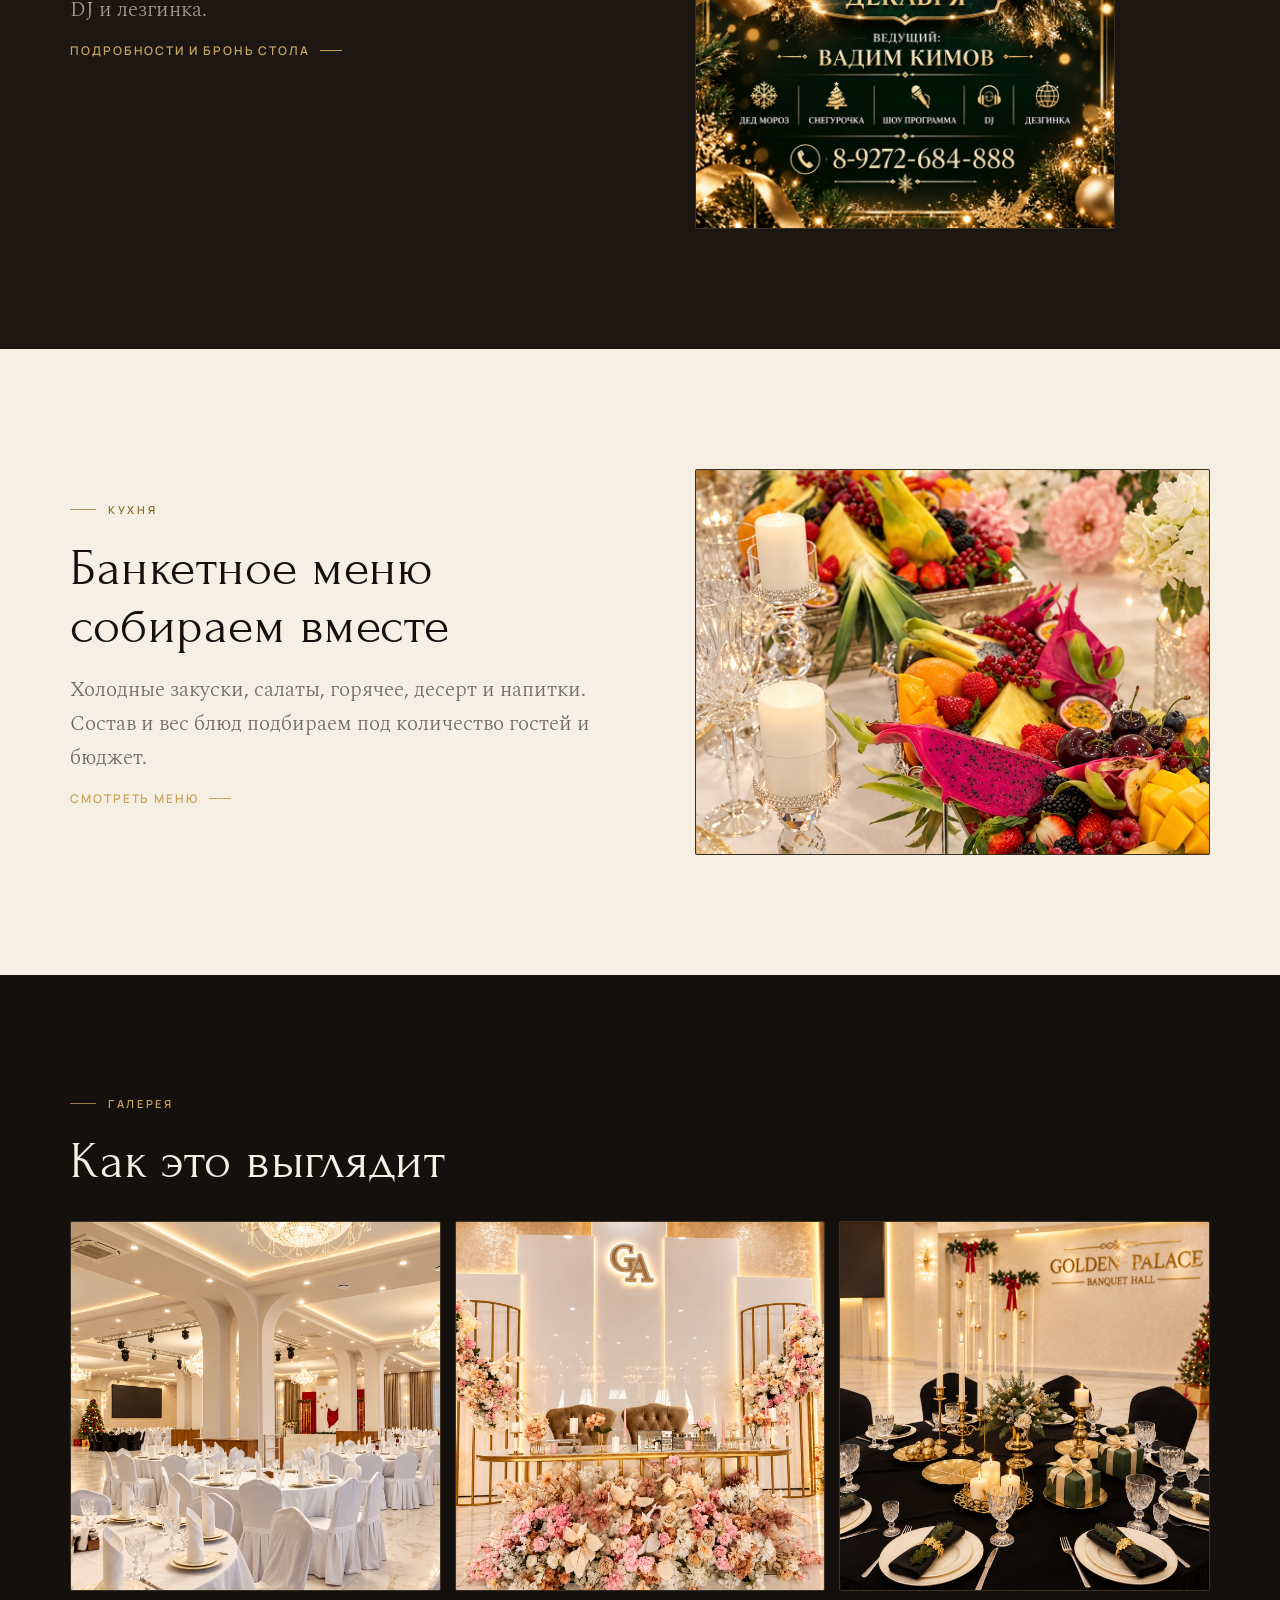
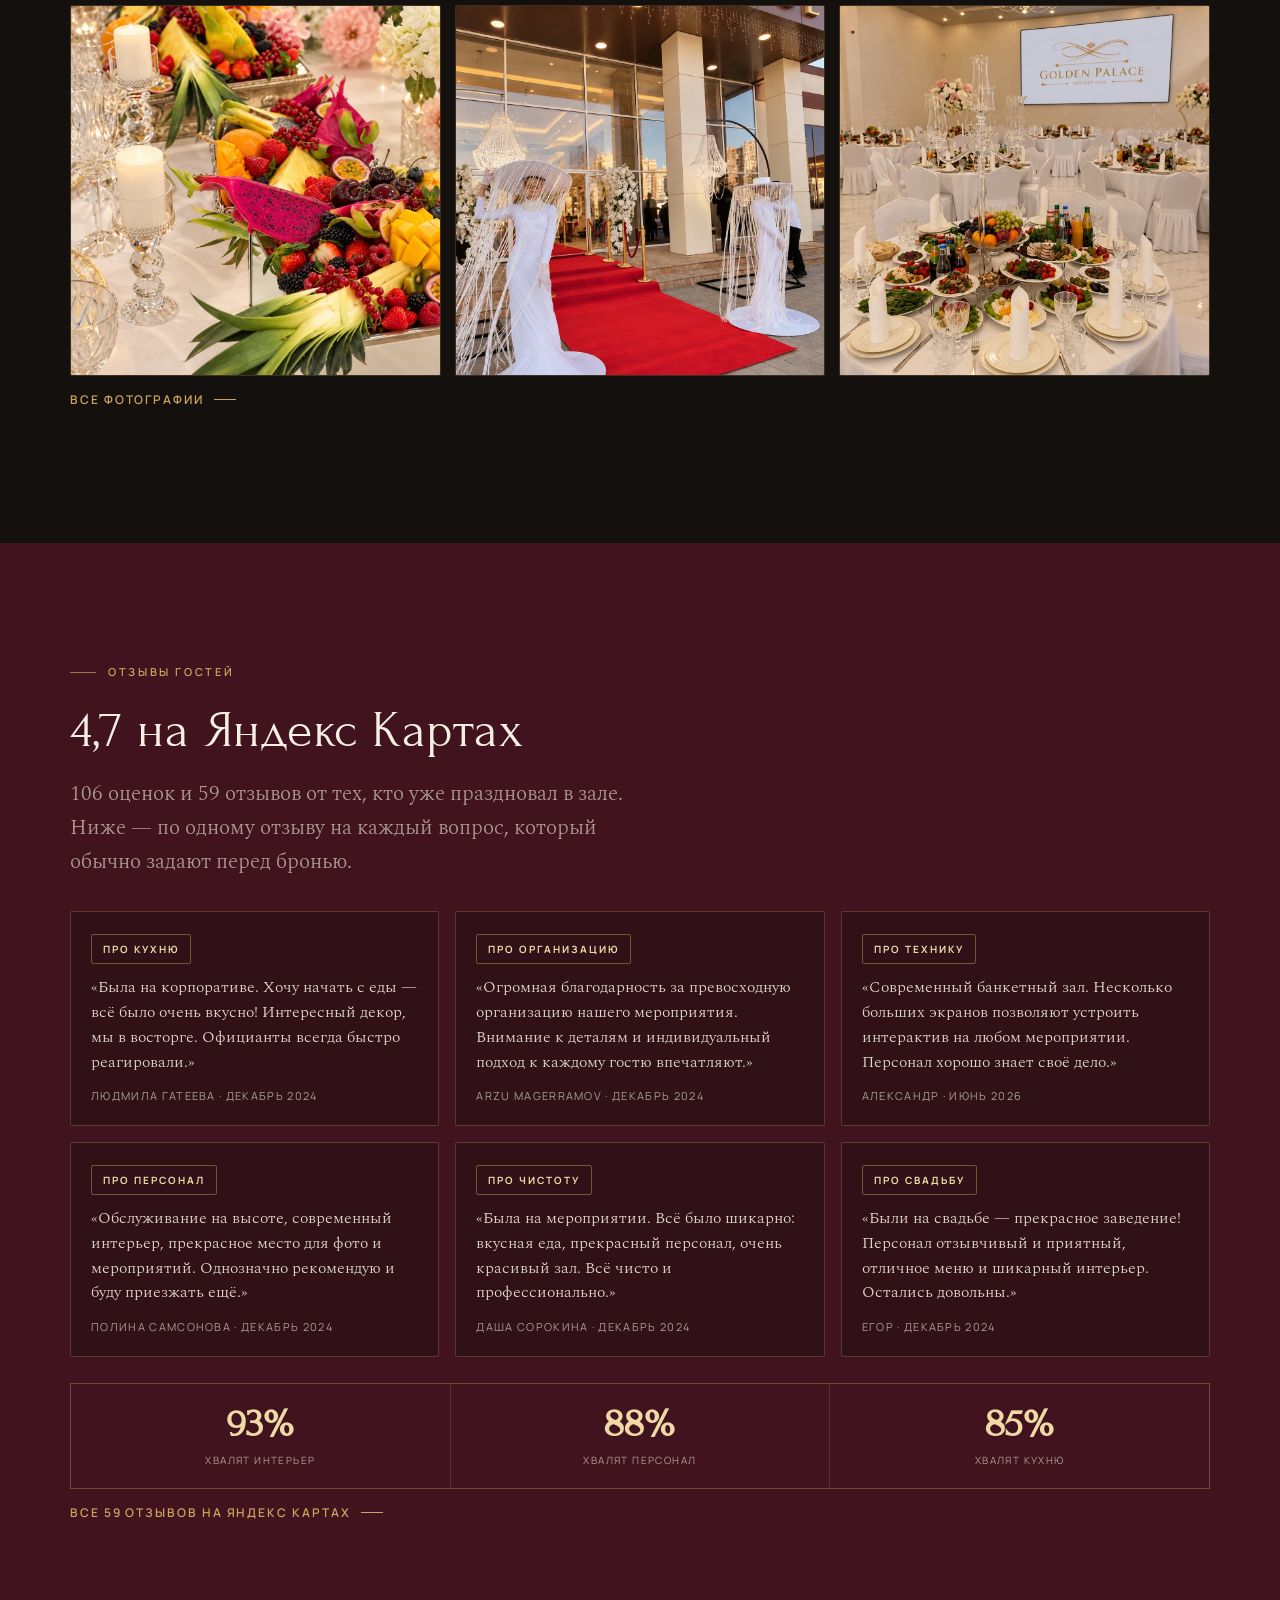
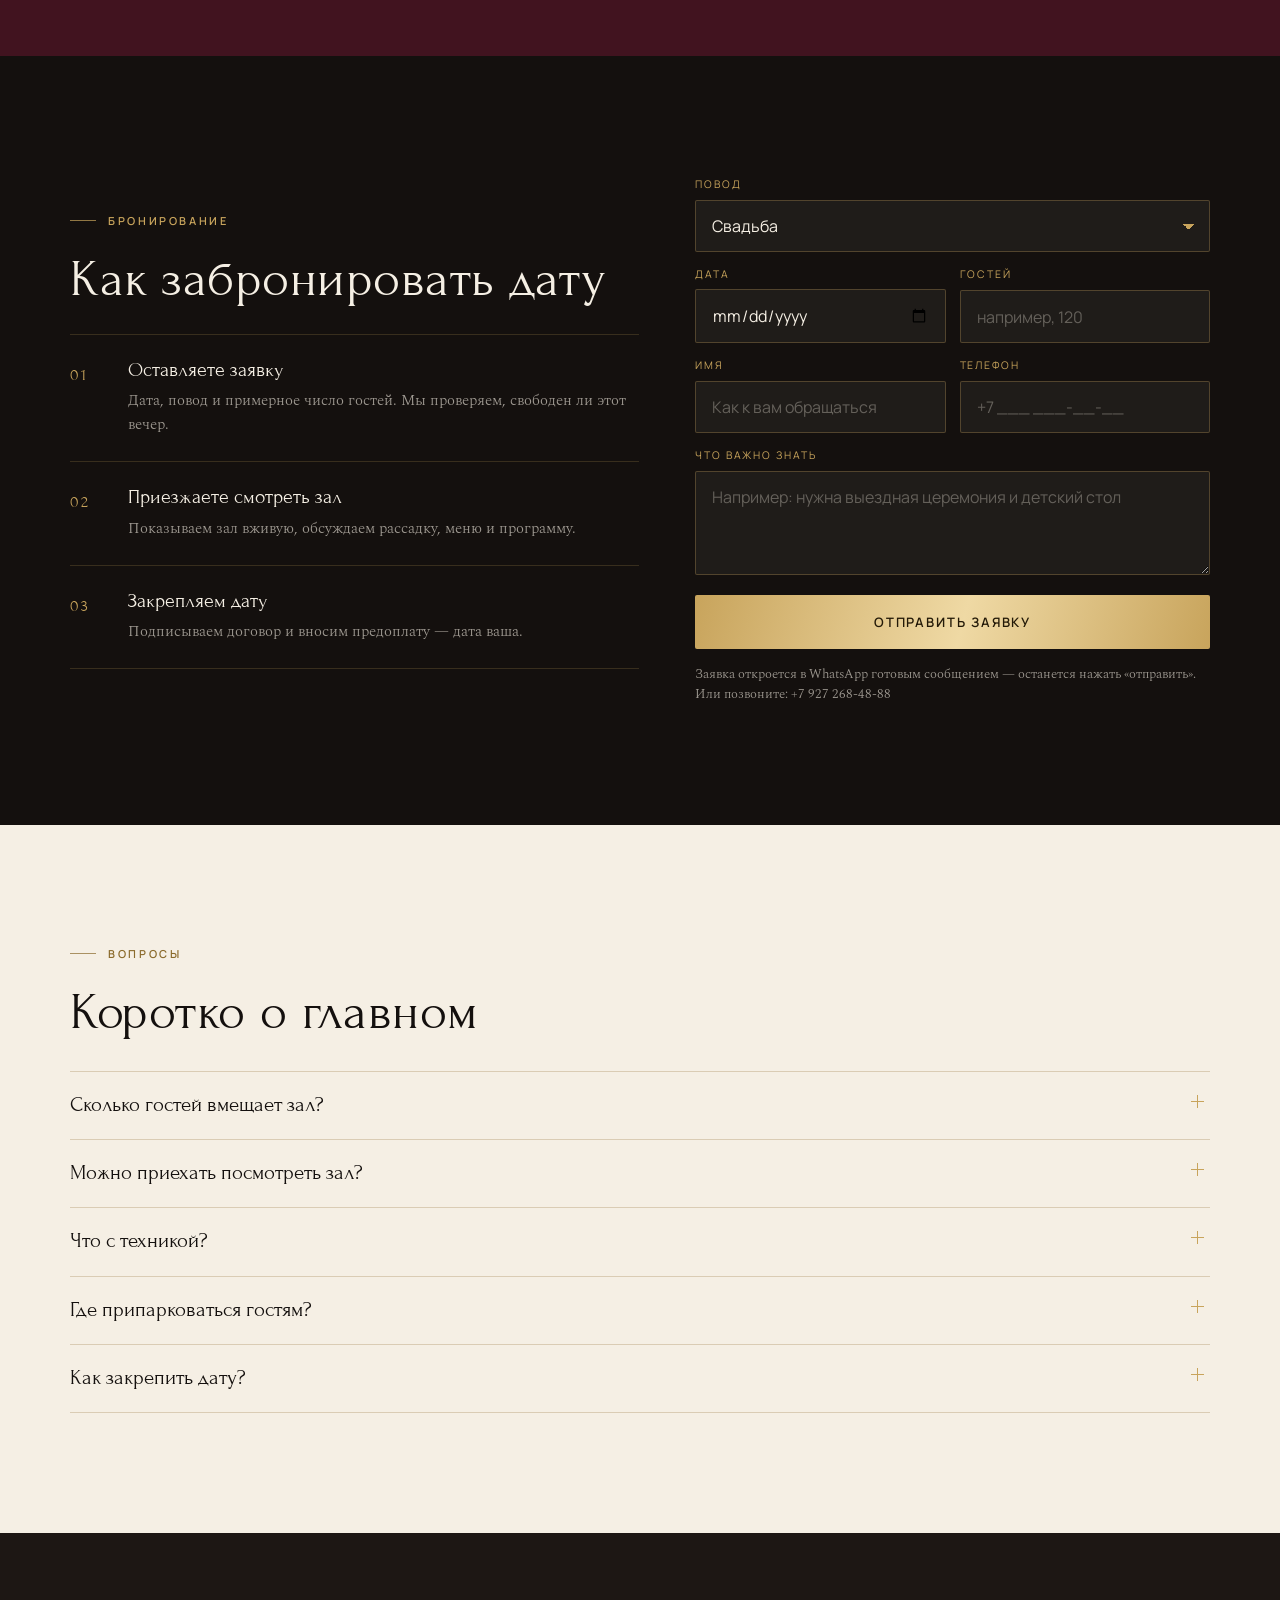
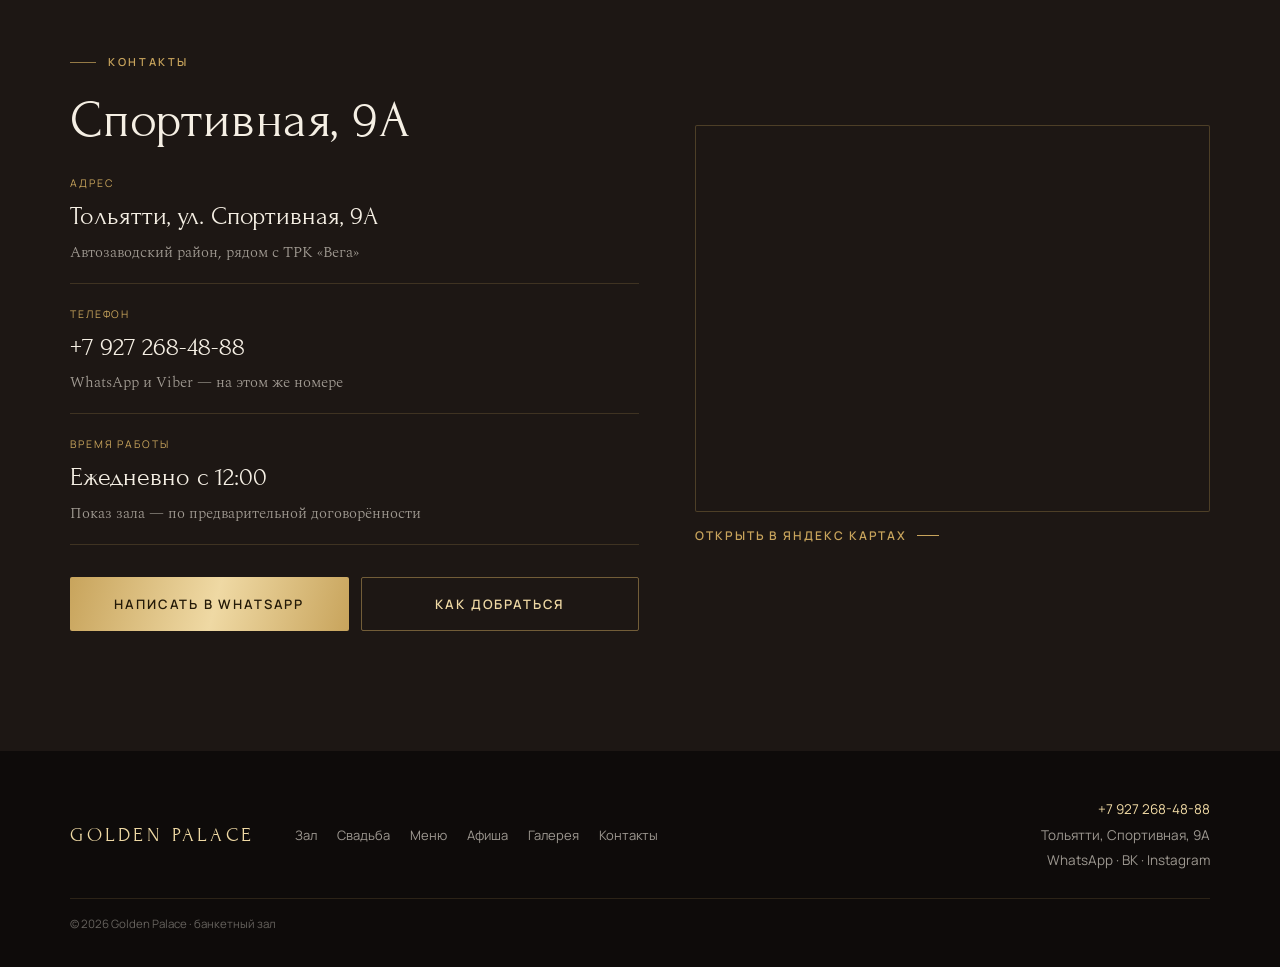
==== commit cf9d162a: "Первый экран: новый вертикальный кадр и сборка названия из букв Фотография с люстрами и свечами, фор" ====
--- a/index.html
+++ b/index.html
@@ -13,7 +13,7 @@
 <link rel="preconnect" href="https://fonts.googleapis.com">
 <link rel="preconnect" href="https://fonts.gstatic.com" crossorigin>
 <link href="https://fonts.googleapis.com/css2?family=Forum&family=Spectral:wght@200;300;400&family=Manrope:wght@400;500;600;700&display=swap" rel="stylesheet">
-<link rel="stylesheet" href="assets/style.css?v=5">
+<link rel="stylesheet" href="assets/style.css?v=7">
 <script type="application/ld+json">
 {"@context":"https://schema.org","@type":"EventVenue","name":"Golden Palace","description":"Банкетный зал в Тольятти на 400 гостей","address":{"@type":"PostalAddress","streetAddress":"ул. Спортивная, 9А","addressLocality":"Тольятти","addressRegion":"Самарская область","addressCountry":"RU"},"telephone":"+7-927-268-48-88","maximumAttendeeCapacity":400,"aggregateRating":{"@type":"AggregateRating","ratingValue":"4.7","reviewCount":"59","bestRating":"5"},"sameAs":["https://vk.com/goldenpalace63","https://www.instagram.com/golden_palace.63/"]}
 </script>
@@ -50,7 +50,7 @@
 
 <section class="hero">
   <figure class="hero-ph">
-    <img src="photo/scena-ekran.jpg" alt="Хрустальная люстра, сцена и большой экран в зале Golden Palace" fetchpriority="high">
+    <img src="photo/zal-vecher.jpg" alt="Банкетный зал Golden Palace вечером: хрустальные люстры, свечи и накрытые столы" fetchpriority="high">
   </figure>
   <div class="hero-glow"></div>
   <div class="motes"></div>
@@ -58,7 +58,7 @@
 
   <div class="hero-in wrap">
     <p class="hero-kicker">Тольятти · Спортивная, 9А</p>
-    <h1 class="hero-title"><span><i>Golden</i></span><span><i>Palace</i></span></h1>
+    <h1 class="hero-title" data-split aria-label="Golden Palace"><span class="hl"><i data-text="Golden">Golden</i></span><span class="hl hl--gold"><i data-text="Palace">Palace</i></span></h1>
     <p class="hero-sub">Величественный банкетный зал на 400 гостей. Хрустальные люстры, мрамор и сцена — для свадеб, юбилеев и корпоративов.</p>
     <div class="hero-cta">
       <a class="btn btn--gold" href="#bron">Забронировать дату</a>
@@ -333,6 +333,6 @@
     <svg viewBox="0 0 24 24" aria-hidden="true"><path d="M6.6 10.8c1.4 2.8 3.8 5.1 6.6 6.6l2.2-2.2c.3-.3.7-.4 1-.2 1.1.4 2.4.6 3.6.6.6 0 1 .4 1 1V20c0 .6-.4 1-1 1C10.6 21 3 13.4 3 4c0-.6.4-1 1-1h3.5c.6 0 1 .4 1 1 0 1.3.2 2.5.6 3.6.1.4 0 .8-.2 1l-2.3 2.2z"/></svg>
   </button>
 </div>
-<script src="assets/app.js?v=5"></script>
+<script src="assets/app.js?v=7"></script>
 </body>
 </html>
--- a/assets/style.css
+++ b/assets/style.css
@@ -205,7 +205,7 @@
 /* ---------- первый экран ---------- */
 .hero{position:relative;min-height:100svh;display:flex;flex-direction:column;justify-content:flex-end;overflow:hidden;background:var(--ink)}
 .hero-ph{position:absolute;inset:0;margin:0;overflow:hidden;background:var(--ink)}
-.hero-ph img{width:100%;height:100%;object-fit:cover;object-position:center 52%;animation:kenburns 26s ease-in-out infinite alternate}
+.hero-ph img{width:100%;height:100%;object-fit:cover;object-position:center 38%;animation:kenburns 26s ease-in-out infinite alternate}
 @keyframes kenburns{from{transform:scale(1.04)}to{transform:scale(1.14) translateY(-1.5%)}}
 
 .hero-glow{
@@ -231,12 +231,63 @@
   color:var(--gold-lt);margin:0 0 18px;text-shadow:0 1px 12px rgba(16,12,11,.9);
   opacity:0;animation:rise .9s var(--ease) 1.1s forwards;
 }
-.hero-title{margin:0;font-family:var(--f-display);font-size:clamp(46px,17vw,150px);line-height:.92;letter-spacing:.04em;text-transform:uppercase;text-shadow:0 2px 30px rgba(16,12,11,.55)}
-.hero-title span{display:block;overflow:hidden}
-.hero-title span i{display:block;font-style:normal;transform:translateY(105%);animation:slideUp 1.1s var(--ease) forwards}
-.hero-title span:nth-child(1) i{animation-delay:.5s}
-.hero-title span:nth-child(2) i{animation-delay:.68s;color:transparent;background:linear-gradient(100deg,var(--gold) 12%,var(--gold-lt) 42%,#FFF6E0 52%,var(--gold-lt) 62%,var(--gold) 88%);-webkit-background-clip:text;background-clip:text}
-@keyframes slideUp{to{transform:none}}
+.hero-title{
+  margin:0;font-family:var(--f-display);
+  font-size:clamp(46px,17vw,150px);line-height:.92;
+  letter-spacing:.04em;text-transform:uppercase;
+  text-shadow:0 2px 30px rgba(16,12,11,.55);
+}
+.hero-title .hl{display:block;position:relative}
+.hero-title .hl i{display:block;font-style:normal;position:relative}
+.hero-title .hl--gold i{color:var(--gold-lt)}
+/* Градиент по всему слову несовместим с разъезжающимися буквами:
+   WebKit считает обрезку по глифам до трансформаций и слово пропадает.
+   Поэтому золото задаём цветом букв, а перелив даёт блик ниже. */
+.hero-title .hl--gold u{color:var(--gold-lt)}
+.hero-title .hl--gold u:nth-child(odd){color:#E7CE90}
+
+/* буквы собираются из света: расфокус и разлёт — в слово */
+.hero-title u{
+  display:inline-block;font-style:normal;text-decoration:none;
+  opacity:0;filter:blur(14px);
+  transform:translateY(26px) scale(1.18);
+  animation:letterIn .95s cubic-bezier(.19,1,.22,1) forwards;
+  animation-delay:calc(.45s + var(--i) * .058s);
+}
+@keyframes letterIn{
+  60%{opacity:1}
+  to{opacity:1;filter:blur(0);transform:none}
+}
+
+/* блик проходит по собранному слову — один раз */
+.hero-title i::after{
+  content:attr(data-text);
+  position:absolute;left:0;top:0;white-space:pre;
+  color:transparent;pointer-events:none;
+  background:linear-gradient(104deg,
+    transparent 38%,
+    rgba(255,255,255,.2) 46%,
+    rgba(255,248,228,.92) 50%,
+    rgba(255,255,255,.2) 54%,
+    transparent 62%);
+  -webkit-background-clip:text;background-clip:text;
+  background-size:260% 100%;background-position:160% 0;
+  animation:shine 1.5s cubic-bezier(.4,0,.2,1) forwards;
+  animation-delay:1.5s;
+}
+.hero-title .hl--gold i::after{animation-delay:1.62s}
+@keyframes shine{
+  from{background-position:160% 0}
+  to{background-position:-70% 0}
+}
+
+/* тонкая золотая черта дорисовывается под словом */
+.hero-title::after{
+  content:"";display:block;height:1px;width:0;margin-top:clamp(14px,3vw,22px);
+  background:linear-gradient(90deg,var(--gold),rgba(200,164,92,.1));
+  animation:ruleIn 1.1s var(--ease) 1.75s forwards;
+}
+@keyframes ruleIn{to{width:min(260px,62%)}}
 @keyframes rise{from{opacity:0;transform:translateY(14px)}to{opacity:1;transform:none}}
 .hero-sub{margin:18px 0 0;font-family:var(--f-text);font-weight:300;font-size:clamp(16px,4.4vw,22px);color:rgba(245,239,228,.92);text-shadow:0 1px 16px rgba(16,12,11,.8);max-width:30ch;opacity:0;animation:rise 1s var(--ease) 1.25s forwards}
 .hero-cta{display:flex;flex-wrap:wrap;gap:12px;margin-top:40px;opacity:0;animation:rise 1s var(--ease) 1.45s forwards}
@@ -448,7 +499,9 @@
 @media (prefers-reduced-motion:reduce){
   *,*::before,*::after{animation-duration:.01ms !important;animation-iteration-count:1 !important;transition-duration:.01ms !important}
   [data-reveal]{opacity:1;transform:none}
-  .hero-title span i,.hero-kicker,.hero-sub,.hero-cta,.hero-facts{opacity:1;transform:none}
+  .hero-title u,.hero-kicker,.hero-sub,.hero-cta,.hero-facts{opacity:1;transform:none;filter:none}
+  .hero-title i::after{display:none}
+  .hero-title::after{width:min(260px,62%)}
 }
 
 /* ---------- внутренние страницы ---------- */
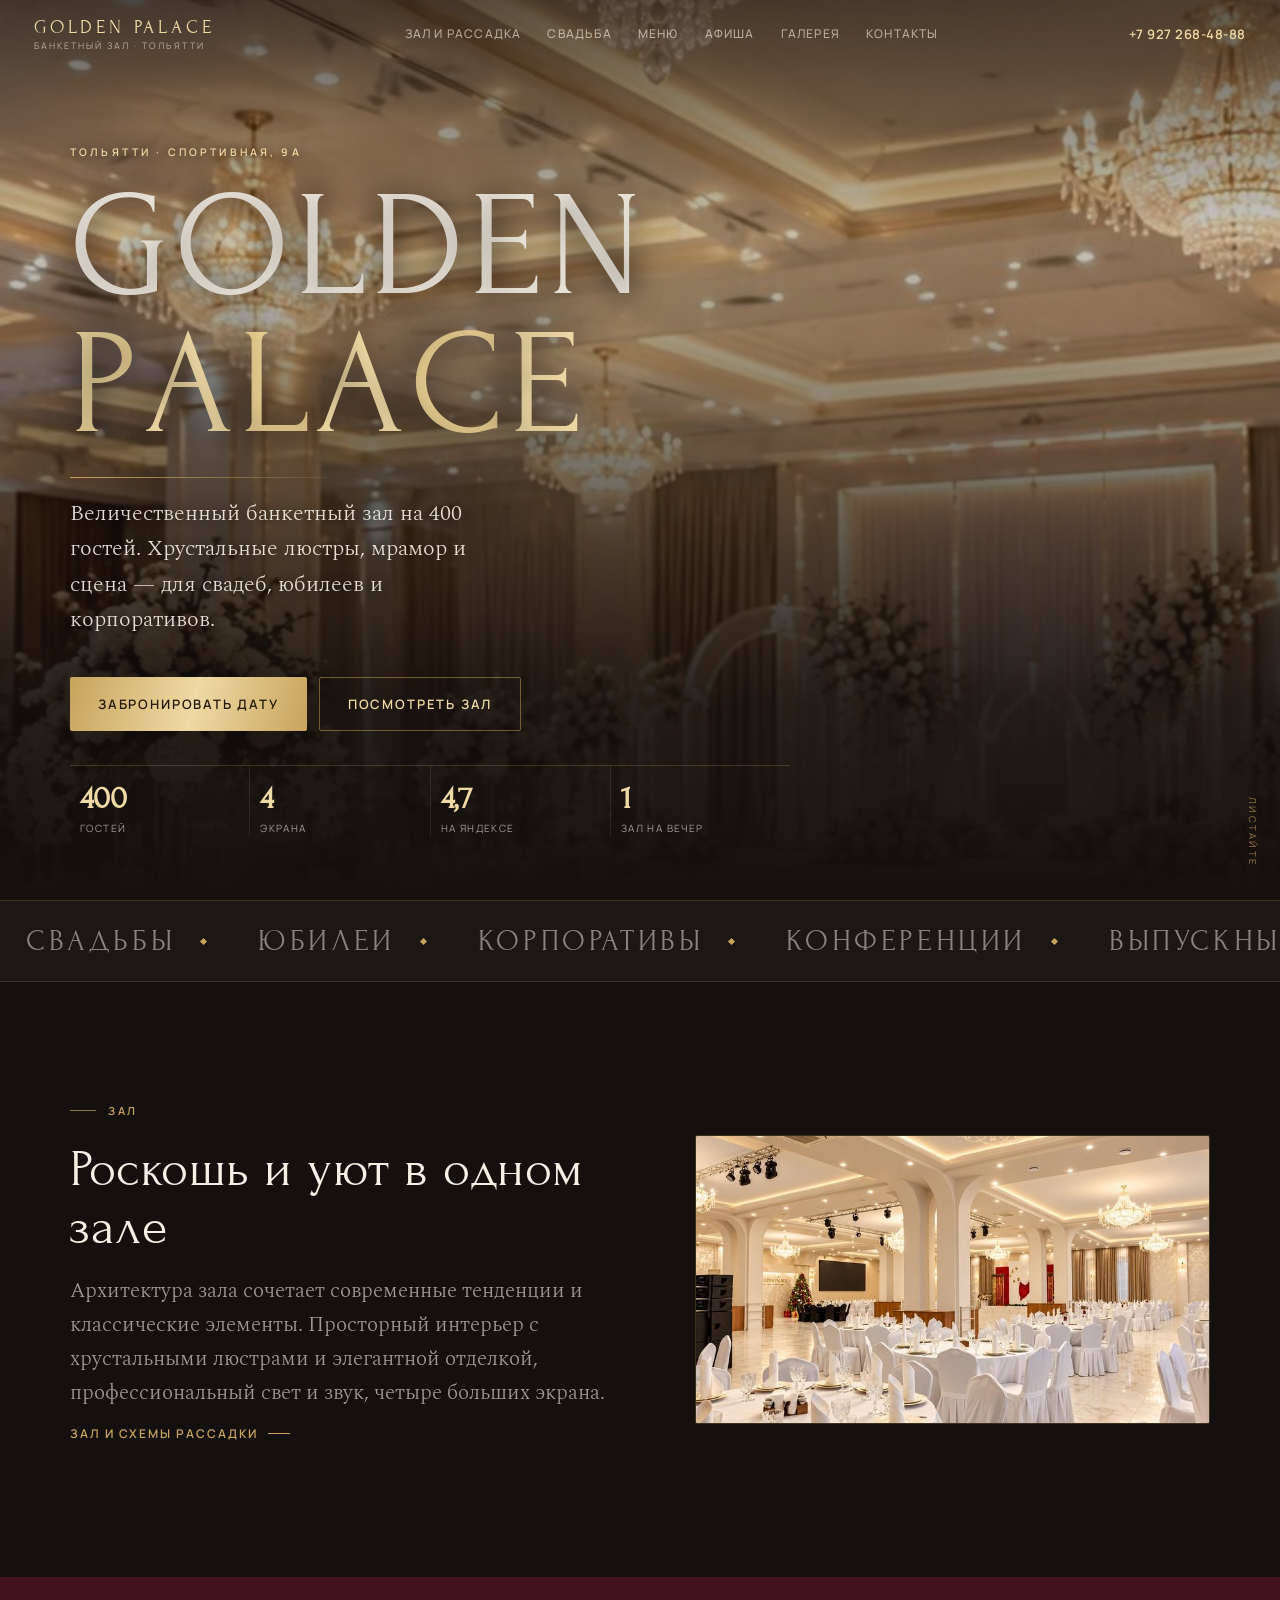
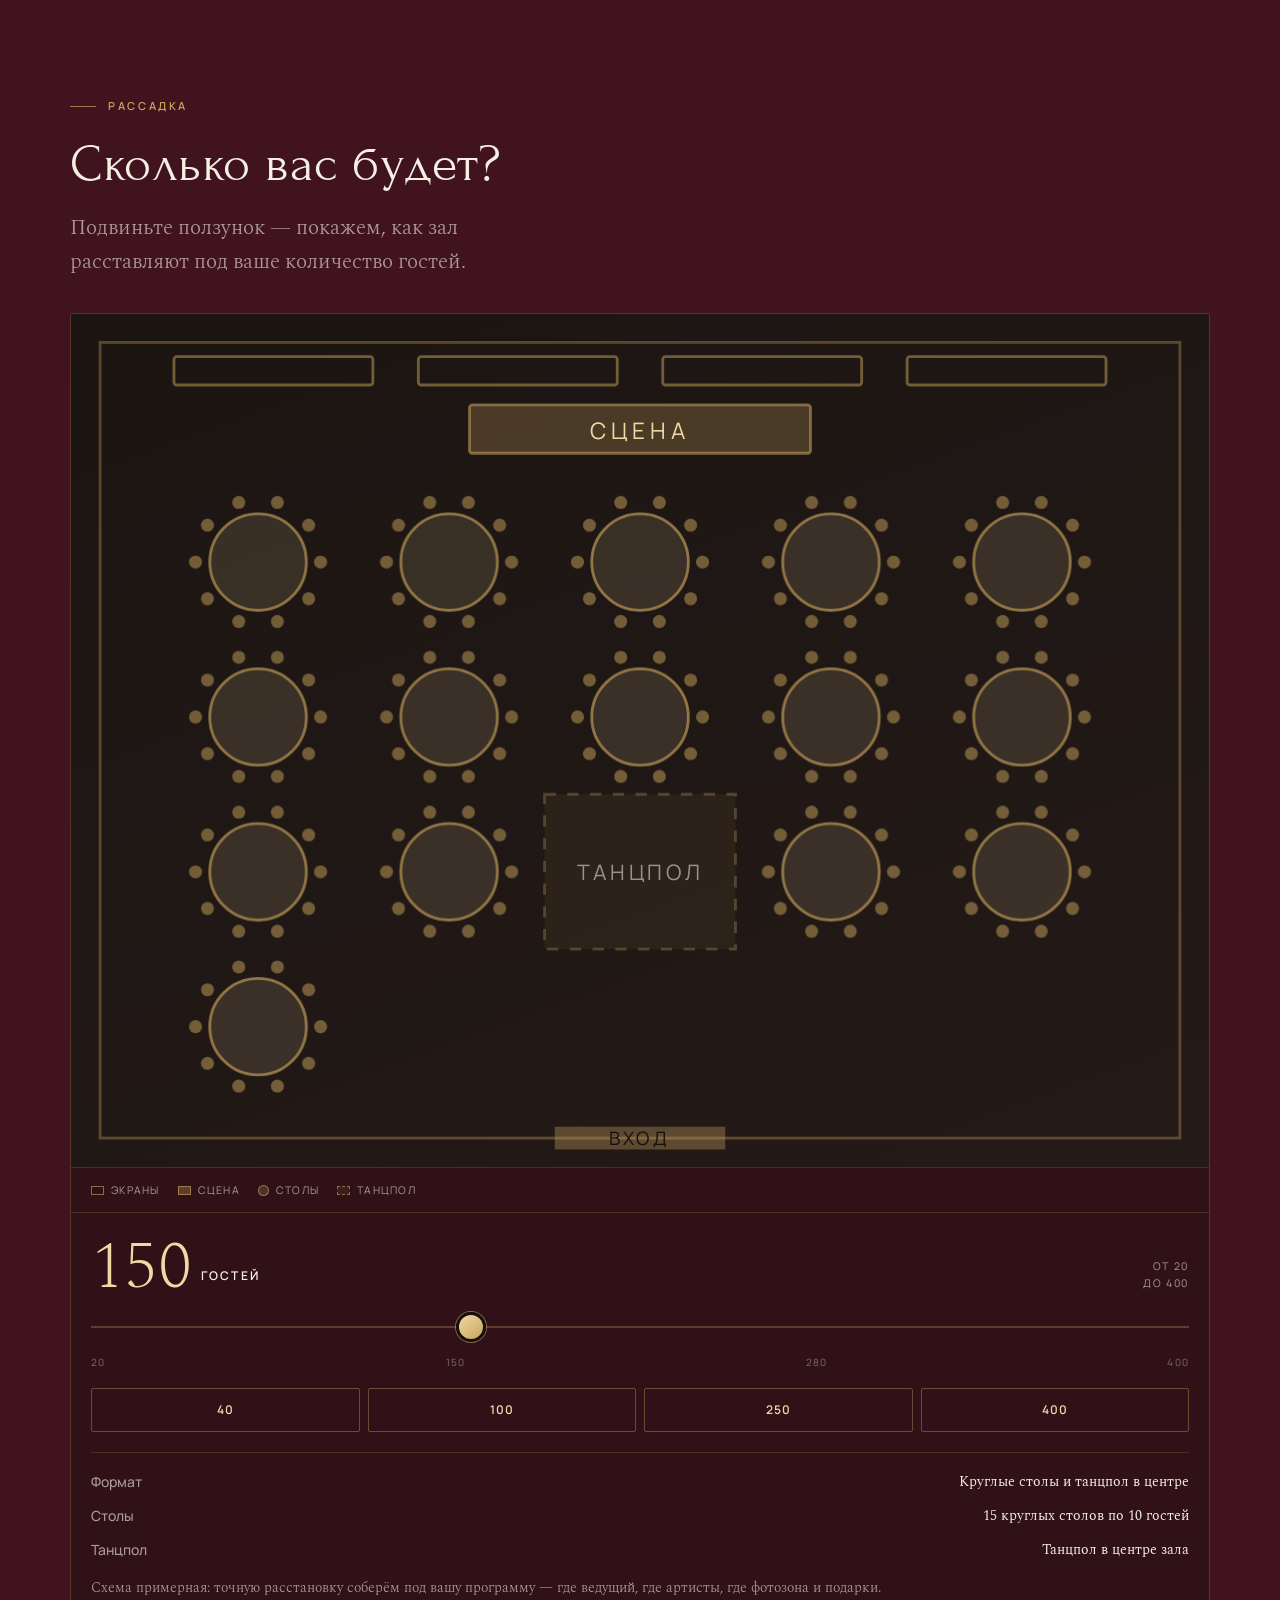
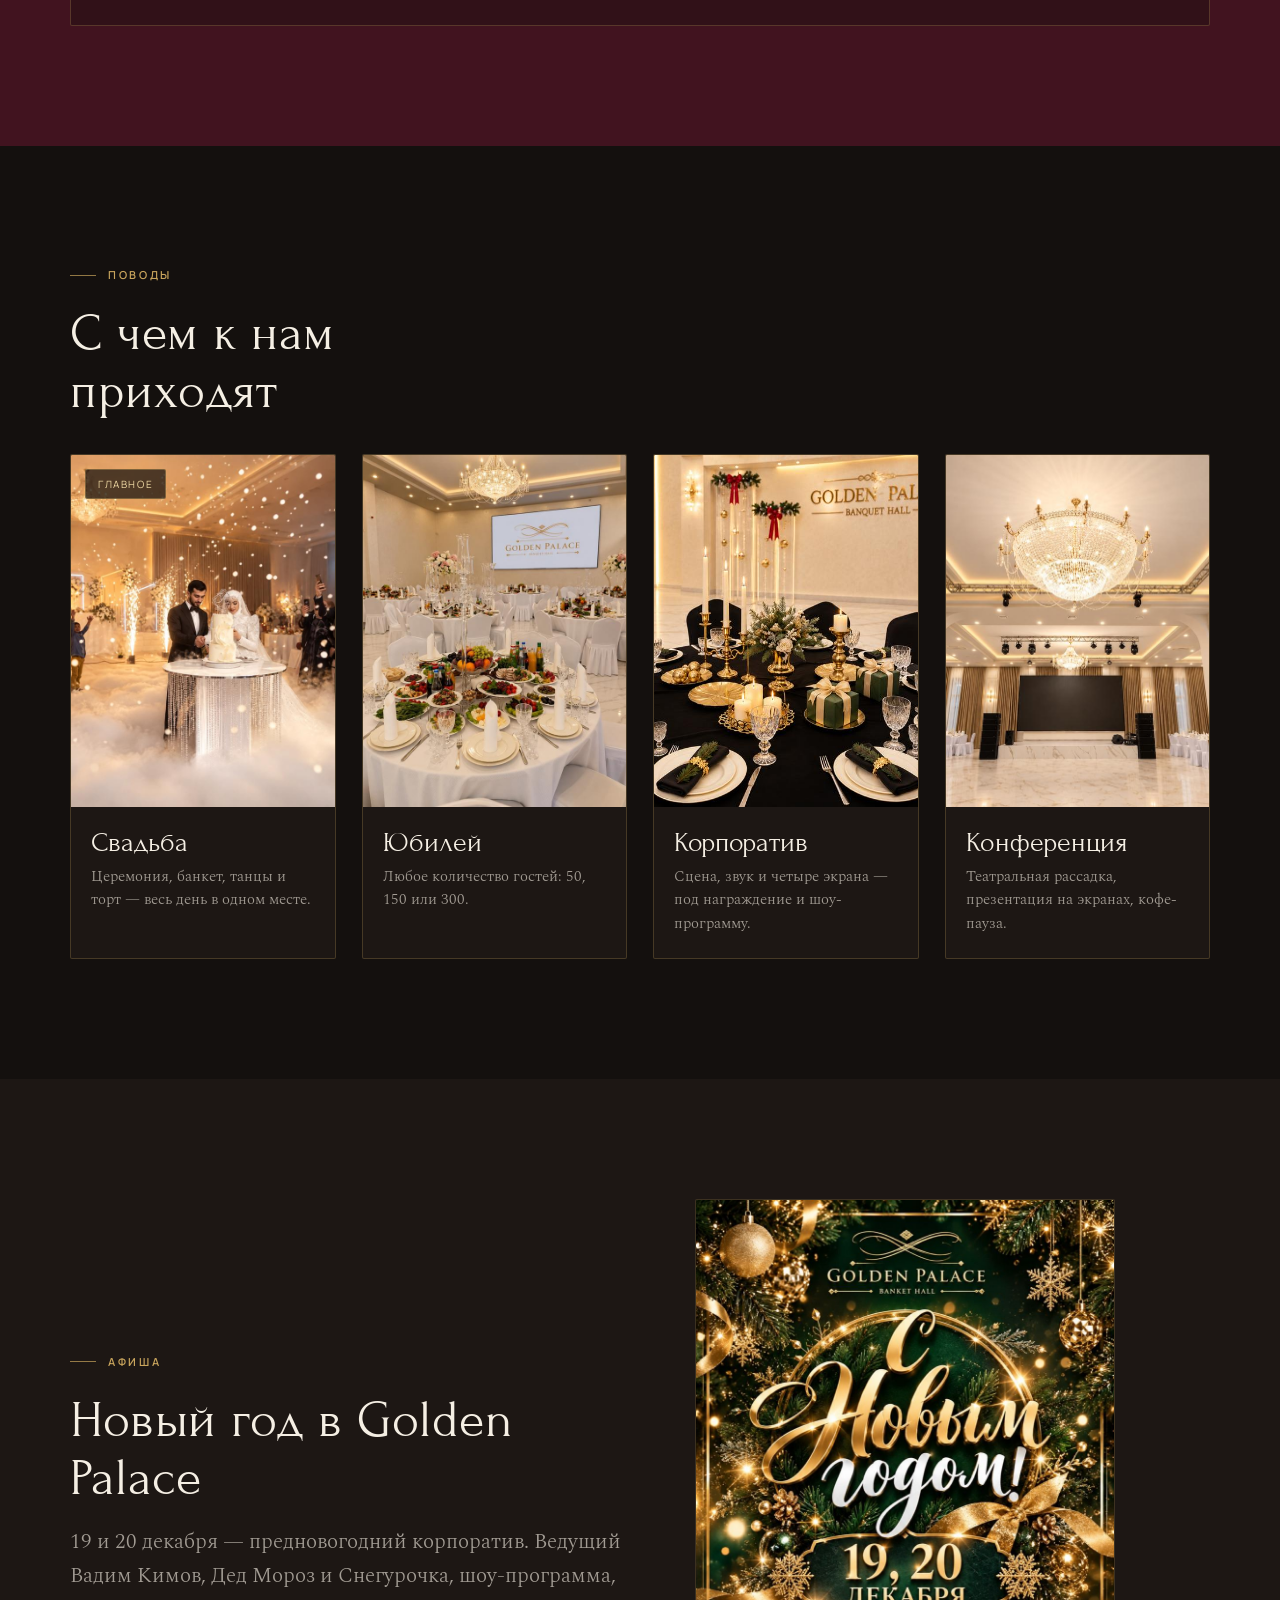
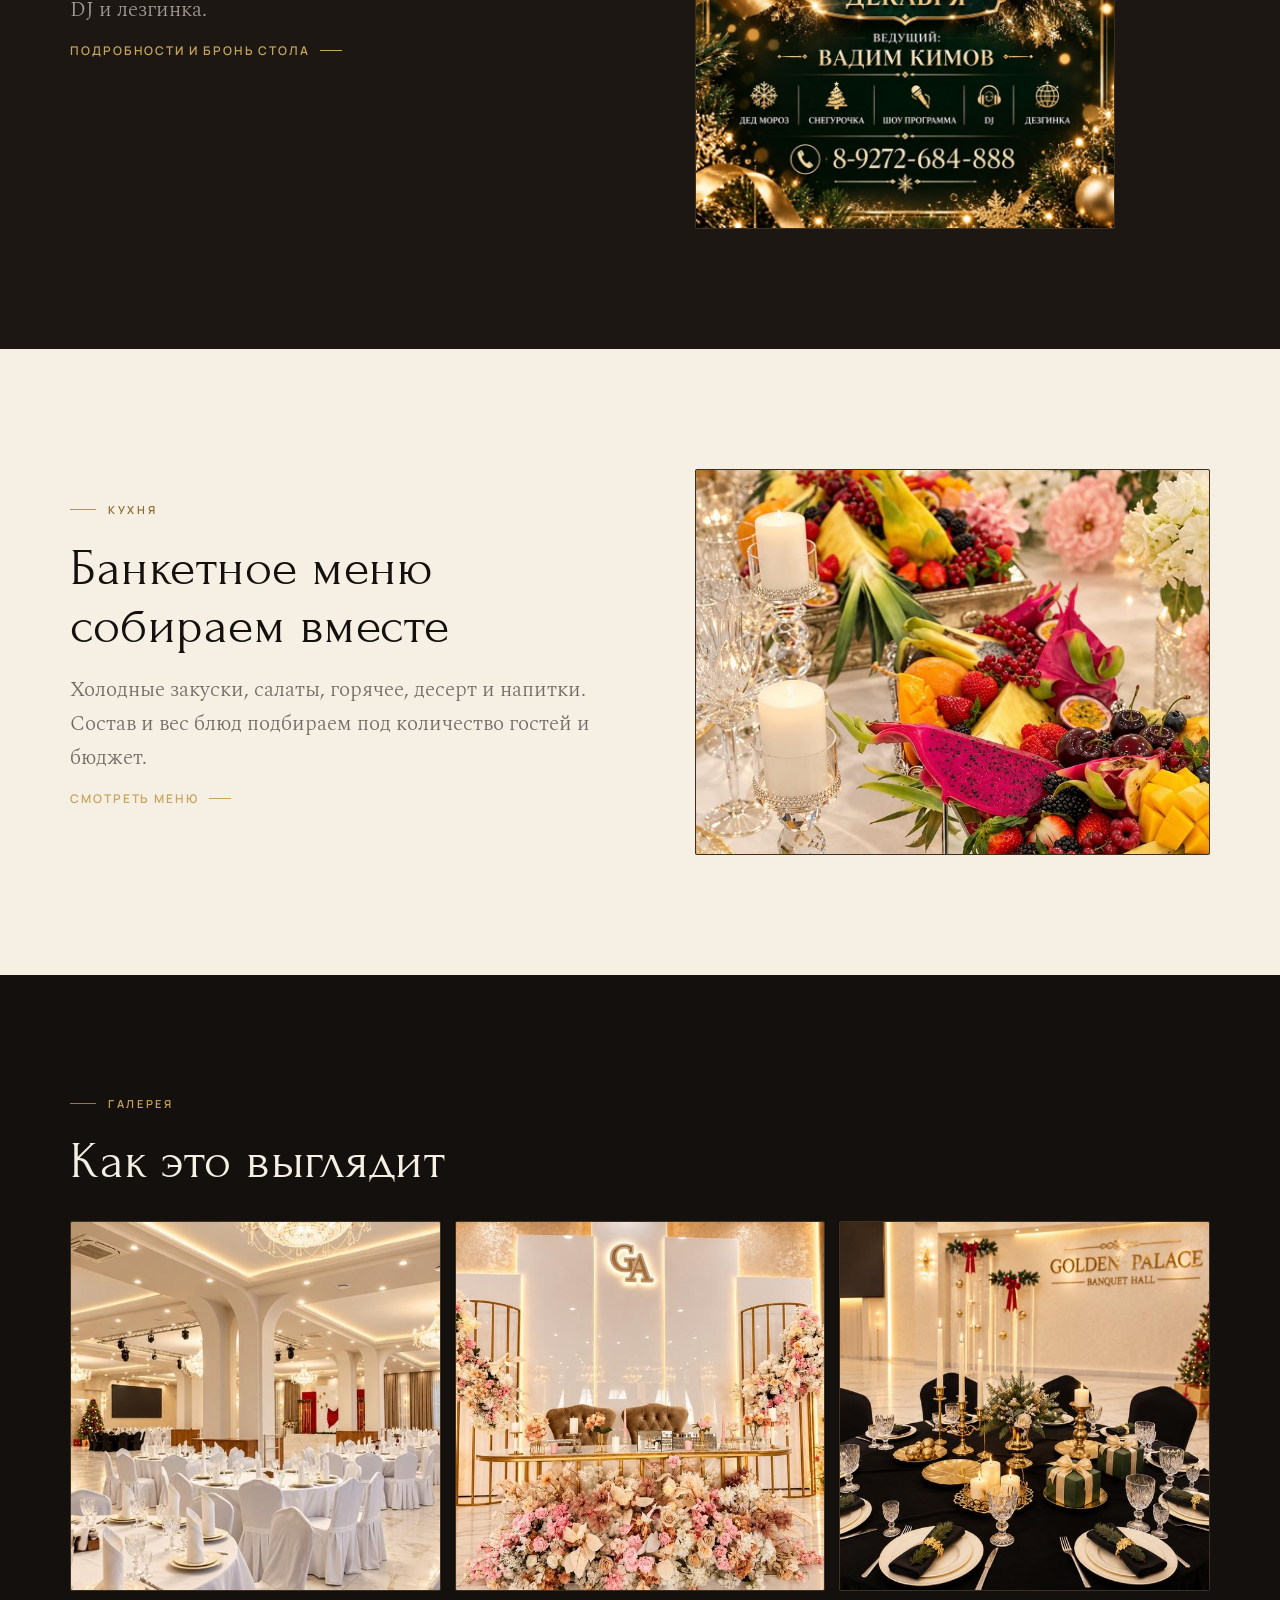
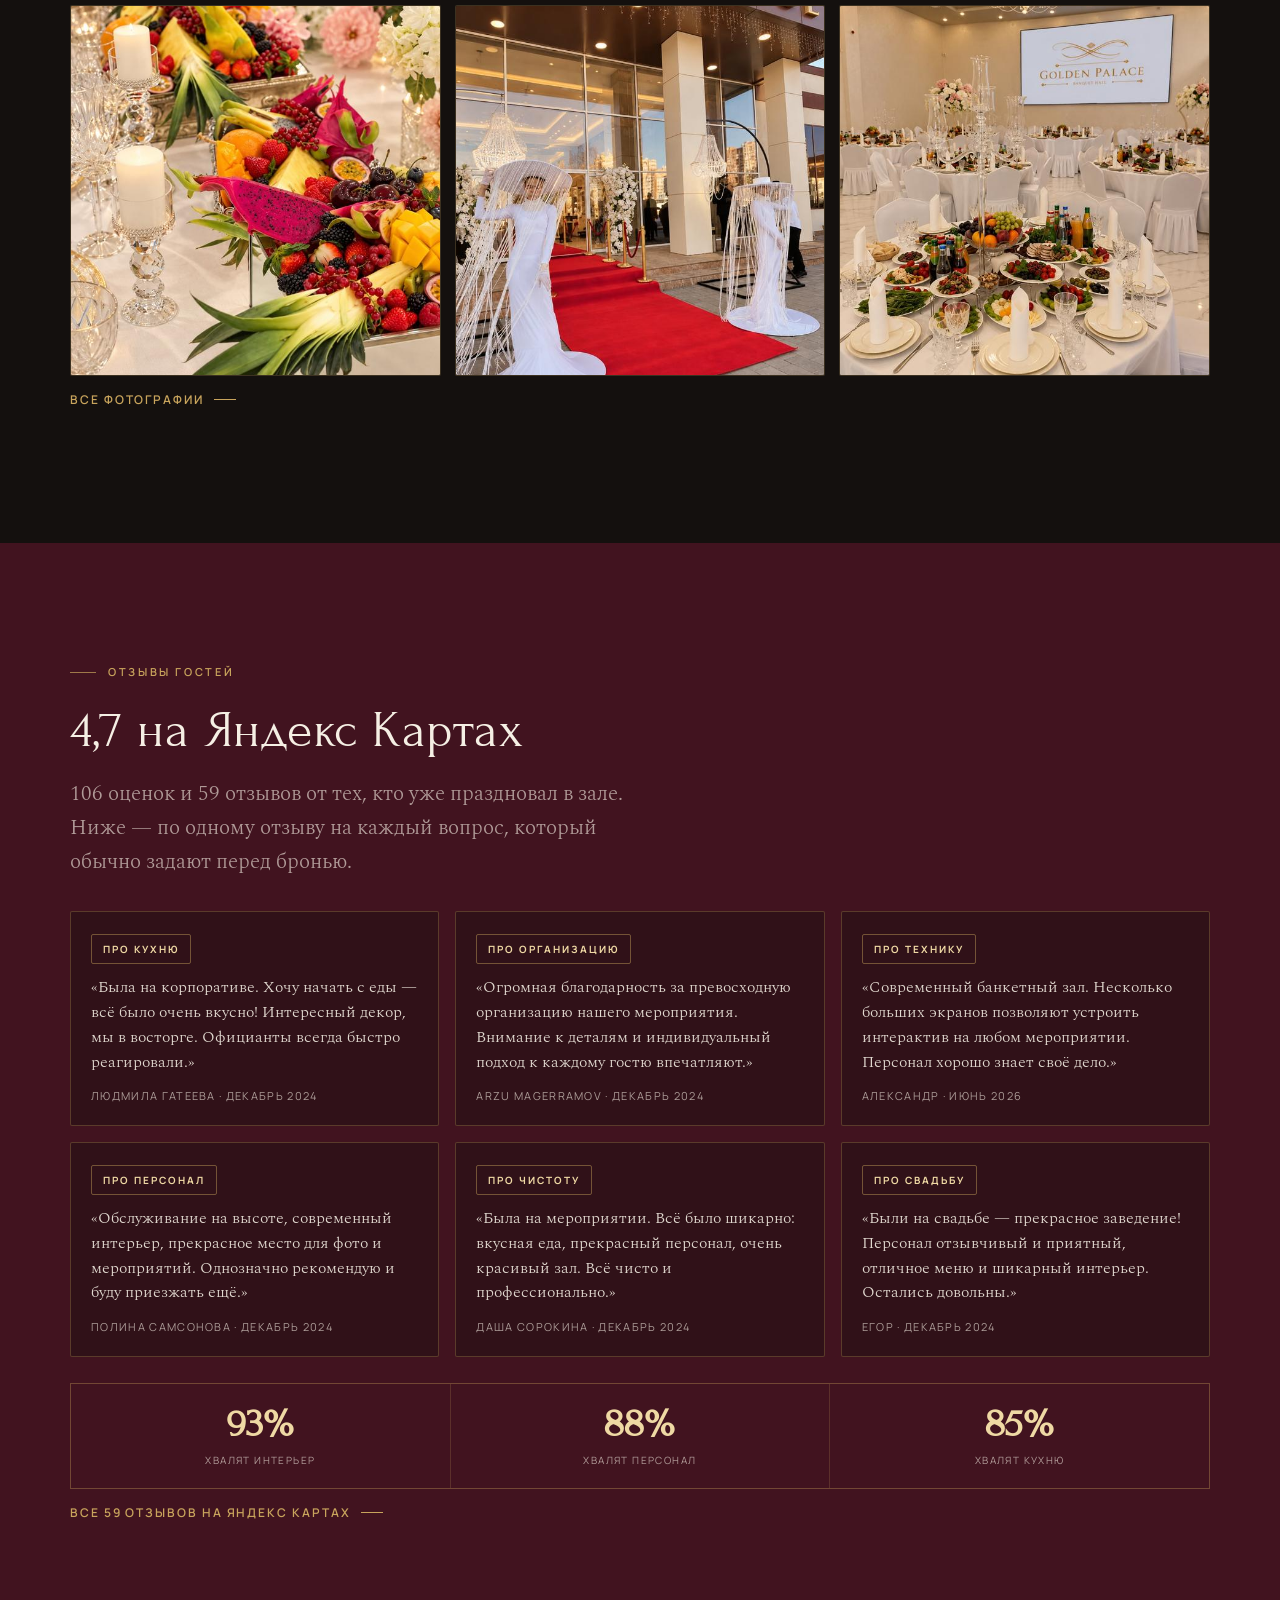
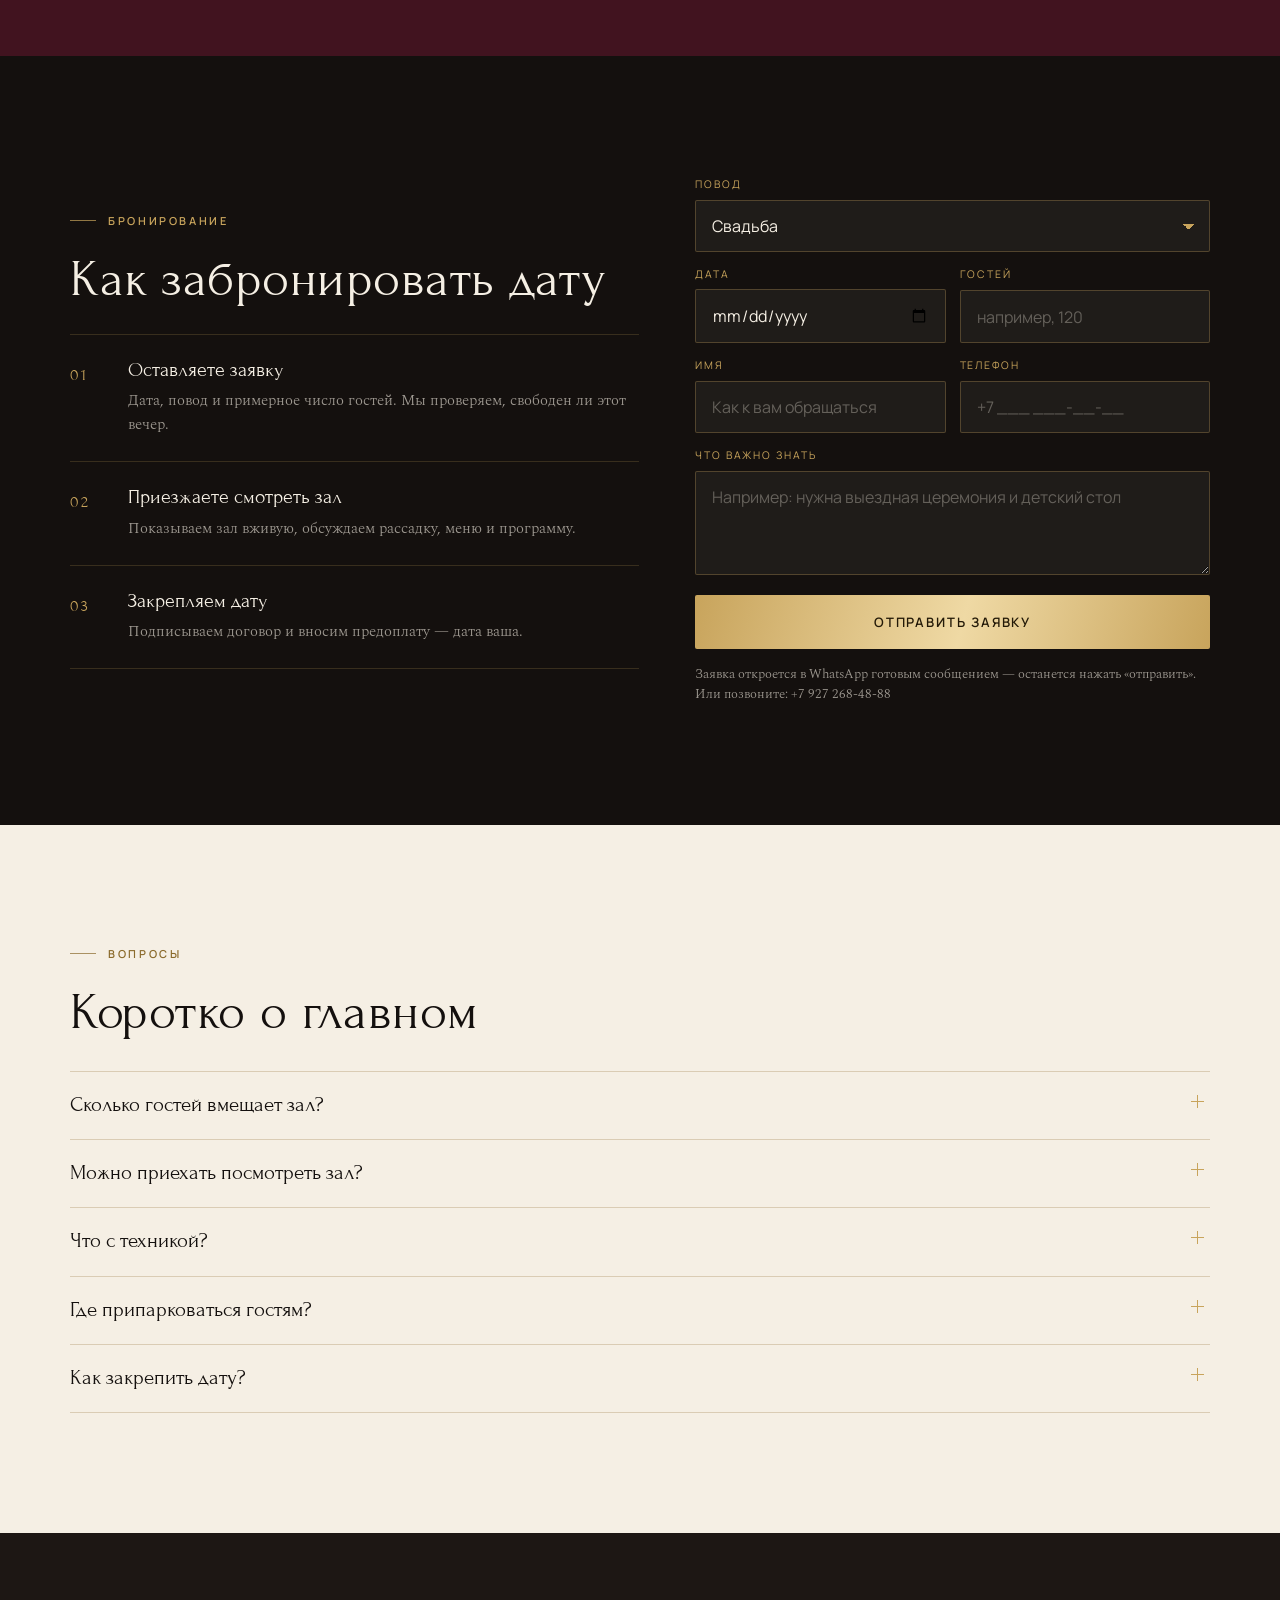
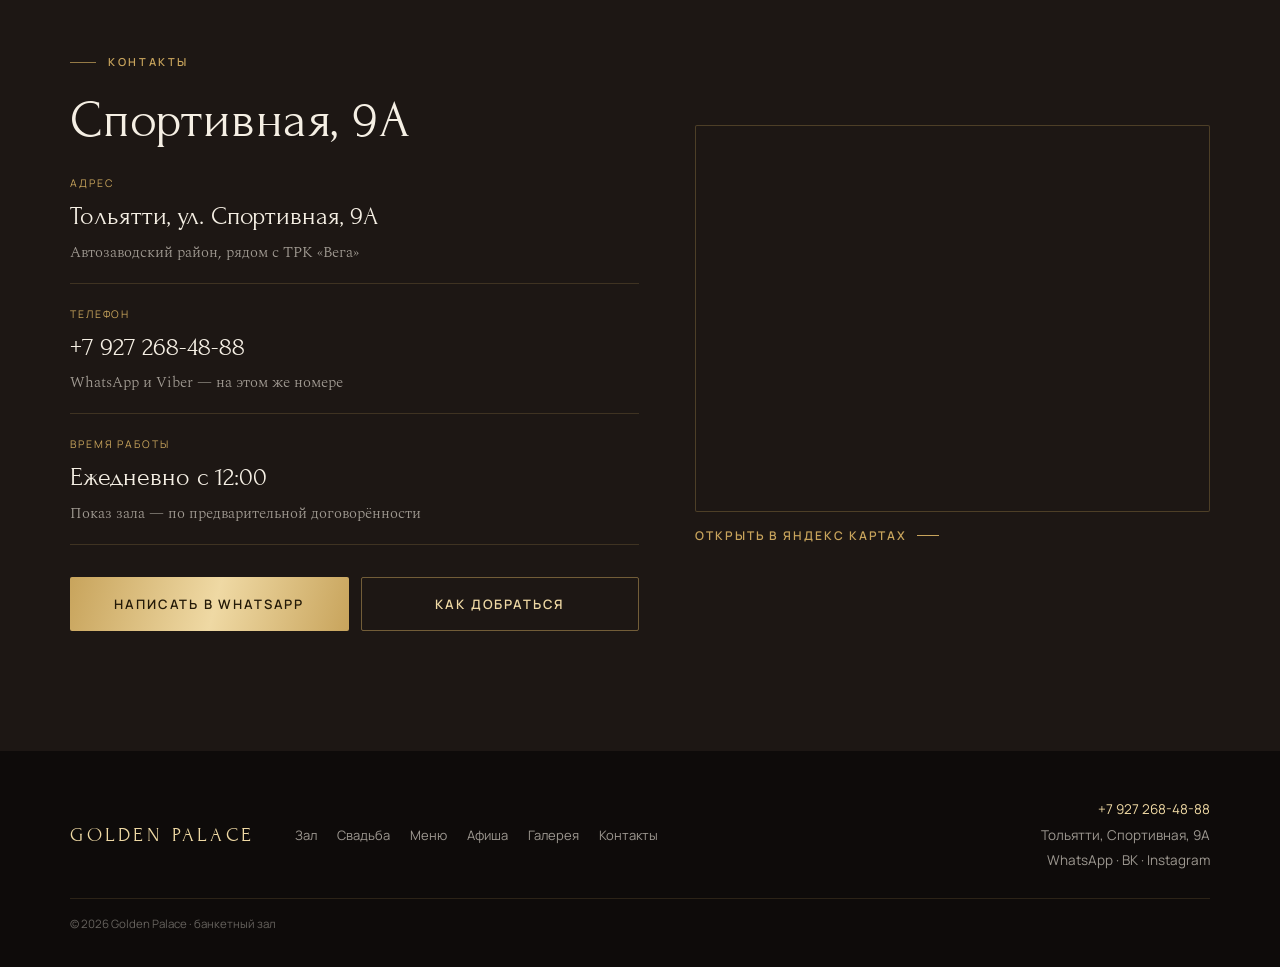
==== commit 527ec149: "Правки: убрана плашка, ровное свечение кнопки, вес страницы втрое меньше - плашка «поможем рассчитат" ====
--- a/index.html
+++ b/index.html
@@ -13,7 +13,7 @@
 <link rel="preconnect" href="https://fonts.googleapis.com">
 <link rel="preconnect" href="https://fonts.gstatic.com" crossorigin>
 <link href="https://fonts.googleapis.com/css2?family=Forum&family=Spectral:wght@200;300;400&family=Manrope:wght@400;500;600;700&display=swap" rel="stylesheet">
-<link rel="stylesheet" href="assets/style.css?v=7">
+<link rel="stylesheet" href="assets/style.css?v=10">
 <script type="application/ld+json">
 {"@context":"https://schema.org","@type":"EventVenue","name":"Golden Palace","description":"Банкетный зал в Тольятти на 400 гостей","address":{"@type":"PostalAddress","streetAddress":"ул. Спортивная, 9А","addressLocality":"Тольятти","addressRegion":"Самарская область","addressCountry":"RU"},"telephone":"+7-927-268-48-88","maximumAttendeeCapacity":400,"aggregateRating":{"@type":"AggregateRating","ratingValue":"4.7","reviewCount":"59","bestRating":"5"},"sameAs":["https://vk.com/goldenpalace63","https://www.instagram.com/golden_palace.63/"]}
 </script>
@@ -89,7 +89,7 @@
       <p class="lead">Архитектура зала сочетает современные тенденции и классические элементы. Просторный интерьер с хрустальными люстрами и элегантной отделкой, профессиональный свет и звук, четыре больших экрана.</p>
       <a class="link-more" href="zal.html">Зал и схемы рассадки</a>
     </div>
-    <figure class="ph has-img r-16x9 "><img src="photo/zal-shirokiy.jpg" alt="Банкетный зал Golden Palace: круглые столы, хрустальные люстры, сцена" loading="lazy" decoding="async"></figure>
+    <figure class="ph has-img r-16x9 "><img src="photo/zal-shirokiy.jpg" srcset="photo/s/zal-shirokiy.jpg 800w, photo/zal-shirokiy.jpg 1400w" sizes="(min-width:900px) 47vw, 92vw" alt="Банкетный зал Golden Palace: круглые столы, хрустальные люстры, сцена" loading="lazy" decoding="async"></figure>
   </div>
 </section>
 
@@ -142,19 +142,19 @@
     <div class="grid g4" style="margin-top:34px">
       <a class="occ" href="svadba.html" data-reveal>
         <span class="occ-tag">Главное</span>
-        <figure class="ph has-img r-3x4 "><img src="photo/svadba-tort.jpg" alt="Молодожёны режут торт в дыму под хрустальной люстрой" loading="lazy" decoding="async"></figure>
+        <figure class="ph has-img r-3x4 "><img src="photo/svadba-tort.jpg" srcset="photo/s/svadba-tort.jpg 600w, photo/svadba-tort.jpg 1050w" sizes="(min-width:720px) 24vw, 48vw" alt="Молодожёны режут торт в дыму под хрустальной люстрой" loading="lazy" decoding="async"></figure>
         <div class="occ-body"><h3 class="h3">Свадьба</h3><p>Церемония, банкет, танцы и торт — весь день в одном месте.</p></div>
       </a>
       <a class="occ" href="#bron" data-reveal data-d="1">
-        <figure class="ph has-img r-3x4 "><img src="photo/zal-nakryto.jpg" alt="Накрытые круглые столы и экран с логотипом Golden Palace" loading="lazy" decoding="async"></figure>
-        <div class="occ-body"><h3 class="h3">Юбилей</h3><p>Круглая дата на 50, 150 или 300 человек — зал подстроится.</p></div>
+        <figure class="ph has-img r-3x4 "><img src="photo/zal-nakryto.jpg" srcset="photo/s/zal-nakryto.jpg 600w, photo/zal-nakryto.jpg 1050w" sizes="(min-width:720px) 24vw, 48vw" alt="Накрытые круглые столы и экран с логотипом Golden Palace" loading="lazy" decoding="async"></figure>
+        <div class="occ-body"><h3 class="h3">Юбилей</h3><p>Любое количество гостей: 50, 150 или 300.</p></div>
       </a>
       <a class="occ" href="#bron" data-reveal data-d="2">
-        <figure class="ph has-img r-3x4 "><img src="photo/stol-novogodniy.jpg" alt="Новогодняя сервировка стола на корпоратив в Golden Palace" loading="lazy" decoding="async"></figure>
+        <figure class="ph has-img r-3x4 "><img src="photo/stol-novogodniy.jpg" srcset="photo/s/stol-novogodniy.jpg 800w, photo/stol-novogodniy.jpg 1400w" sizes="(min-width:720px) 24vw, 48vw" alt="Новогодняя сервировка стола на корпоратив в Golden Palace" loading="lazy" decoding="async"></figure>
         <div class="occ-body"><h3 class="h3">Корпоратив</h3><p>Сцена, звук и четыре экрана — под награждение и шоу-программу.</p></div>
       </a>
       <a class="occ" href="#bron" data-reveal data-d="3">
-        <figure class="ph has-img r-3x4 "><img src="photo/scena-ekran.jpg" alt="Сцена и большой экран для презентаций и конференций" loading="lazy" decoding="async"></figure>
+        <figure class="ph has-img r-3x4 "><img src="photo/scena-ekran.jpg" srcset="photo/s/scena-ekran.jpg 533w, photo/scena-ekran.jpg 933w" sizes="(min-width:720px) 24vw, 48vw" alt="Сцена и большой экран для презентаций и конференций" loading="lazy" decoding="async"></figure>
         <div class="occ-body"><h3 class="h3">Конференция</h3><p>Театральная рассадка, презентация на экранах, кофе-пауза.</p></div>
       </a>
     </div>
@@ -163,7 +163,7 @@
 
 <section class="section section--ink2">
   <div class="wrap split split--rev">
-    <figure class="ph has-img r-2x3 ph--poster"><img src="photo/afisha-novy-god.jpg" alt="Афиша: Новый год в Golden Palace, 19 и 20 декабря" loading="lazy" decoding="async"></figure>
+    <figure class="ph has-img r-2x3 ph--poster"><img src="photo/afisha-novy-god.jpg" srcset="photo/s/afisha-novy-god.jpg 533w, photo/afisha-novy-god.jpg 866w" sizes="(min-width:900px) 47vw, 92vw" alt="Афиша: Новый год в Golden Palace, 19 и 20 декабря" loading="lazy" decoding="async"></figure>
     <div data-reveal>
       <p class="eyebrow">Афиша</p>
       <h2 class="h2">Новый год в Golden Palace</h2>
@@ -175,7 +175,7 @@
 
 <section class="section section--ivory">
   <div class="wrap split split--rev">
-    <figure class="ph has-img r-4x3 "><img src="photo/frukty-wide.jpg" alt="Фруктовые композиции на банкетном столе" loading="lazy" decoding="async"></figure>
+    <figure class="ph has-img r-4x3 "><img src="photo/frukty-wide.jpg" srcset="photo/s/frukty-wide.jpg 800w, photo/frukty-wide.jpg 1400w" sizes="(min-width:900px) 47vw, 92vw" alt="Фруктовые композиции на банкетном столе" loading="lazy" decoding="async"></figure>
     <div data-reveal data-d="1">
       <p class="eyebrow">Кухня</p>
       <h2 class="h2">Банкетное меню собираем вместе</h2>
@@ -192,12 +192,12 @@
       <h2 class="h2">Как это выглядит</h2>
     </div>
     <div class="gal" style="margin-top:30px" data-reveal>
-      <figure class="ph has-img r-1x1 "><img src="photo/zal-obshiy.jpg" alt="Общий план банкетного зала" loading="lazy" decoding="async"></figure>
-      <figure class="ph has-img r-1x1 "><img src="photo/svadba-prezidium.jpg" alt="Свадебный президиум с живыми цветами" loading="lazy" decoding="async"></figure>
-      <figure class="ph has-img r-1x1 "><img src="photo/stol-novogodniy.jpg" alt="Праздничная сервировка стола" loading="lazy" decoding="async"></figure>
-      <figure class="ph has-img r-1x1 "><img src="photo/frukty.jpg" alt="Фруктовые композиции на банкетном столе" loading="lazy" decoding="async"></figure>
-      <figure class="ph has-img r-1x1 "><img src="photo/vhod-dorozhka.jpg" alt="Вход в Golden Palace с красной дорожкой" loading="lazy" decoding="async"></figure>
-      <figure class="ph has-img r-1x1 "><img src="photo/zal-nakryto.jpg" alt="Накрытые столы перед банкетом" loading="lazy" decoding="async"></figure>
+      <figure class="ph has-img r-1x1 "><img src="photo/zal-obshiy.jpg" srcset="photo/s/zal-obshiy.jpg 800w, photo/zal-obshiy.jpg 1400w" sizes="(min-width:760px) 32vw, 48vw" alt="Общий план банкетного зала" loading="lazy" decoding="async"></figure>
+      <figure class="ph has-img r-1x1 "><img src="photo/svadba-prezidium.jpg" srcset="photo/s/svadba-prezidium.jpg 800w, photo/svadba-prezidium.jpg 1400w" sizes="(min-width:760px) 32vw, 48vw" alt="Свадебный президиум с живыми цветами" loading="lazy" decoding="async"></figure>
+      <figure class="ph has-img r-1x1 "><img src="photo/stol-novogodniy.jpg" srcset="photo/s/stol-novogodniy.jpg 800w, photo/stol-novogodniy.jpg 1400w" sizes="(min-width:760px) 32vw, 48vw" alt="Праздничная сервировка стола" loading="lazy" decoding="async"></figure>
+      <figure class="ph has-img r-1x1 "><img src="photo/frukty.jpg" srcset="photo/s/frukty.jpg 600w, photo/frukty.jpg 1050w" sizes="(min-width:760px) 32vw, 48vw" alt="Фруктовые композиции на банкетном столе" loading="lazy" decoding="async"></figure>
+      <figure class="ph has-img r-1x1 "><img src="photo/vhod-dorozhka.jpg" srcset="photo/s/vhod-dorozhka.jpg 600w, photo/vhod-dorozhka.jpg 1050w" sizes="(min-width:760px) 32vw, 48vw" alt="Вход в Golden Palace с красной дорожкой" loading="lazy" decoding="async"></figure>
+      <figure class="ph has-img r-1x1 "><img src="photo/zal-nakryto.jpg" srcset="photo/s/zal-nakryto.jpg 600w, photo/zal-nakryto.jpg 1050w" sizes="(min-width:760px) 32vw, 48vw" alt="Накрытые столы перед банкетом" loading="lazy" decoding="async"></figure>
     </div>
     <a class="link-more" href="galereya.html">Все фотографии</a>
   </div>
@@ -323,7 +323,6 @@
 <div class="scrollbar" aria-hidden="true"><div class="scrollbar-thumb"></div></div>
 
 <div class="fab" data-fab>
-  <div class="fab-pill">Поможем рассчитать банкет</div>
   <div class="fab-list">
     <a href="tel:+79272684888"><b>Позвонить</b><span>+7 927 268-48-88</span></a>
     <a href="https://wa.me/79272684888" target="_blank" rel="noopener"><b>WhatsApp</b><span>написать в мессенджер</span></a>
@@ -333,6 +332,6 @@
     <svg viewBox="0 0 24 24" aria-hidden="true"><path d="M6.6 10.8c1.4 2.8 3.8 5.1 6.6 6.6l2.2-2.2c.3-.3.7-.4 1-.2 1.1.4 2.4.6 3.6.6.6 0 1 .4 1 1V20c0 .6-.4 1-1 1C10.6 21 3 13.4 3 4c0-.6.4-1 1-1h3.5c.6 0 1 .4 1 1 0 1.3.2 2.5.6 3.6.1.4 0 .8-.2 1l-2.3 2.2z"/></svg>
   </button>
 </div>
-<script src="assets/app.js?v=7"></script>
+<script src="assets/app.js?v=10"></script>
 </body>
 </html>
--- a/assets/style.css
+++ b/assets/style.css
@@ -674,42 +674,33 @@
 }
 .fab.on{opacity:1;visibility:visible;transform:none}
 .fab-btn{
-  pointer-events:auto;
+  pointer-events:auto;position:relative;
   width:62px;height:62px;border-radius:50%;flex:none;
   background:linear-gradient(140deg,var(--gold-lt) 0%,var(--gold) 52%,#A9873D 100%);
   display:grid;place-items:center;
-  box-shadow:0 10px 30px rgba(10,7,5,.5),0 0 0 1px rgba(239,217,164,.5) inset;
+  box-shadow:
+    0 0 26px rgba(200,164,92,.3),
+    0 6px 22px rgba(10,7,5,.5),
+    0 0 0 1px rgba(239,217,164,.55) inset;
   transition:transform .22s var(--ease),box-shadow .25s;
 }
 .fab-btn svg{width:27px;height:27px;fill:#1A120A;transition:transform .3s var(--ease)}
 .fab-btn:active{transform:scale(.94)}
 @media (hover:hover){.fab-btn:hover{box-shadow:0 12px 36px rgba(10,7,5,.6),0 0 0 1px rgba(255,246,224,.7) inset}}
+/* кольцо строго по кругу кнопки — считается от неё, а не от контейнера */
 .fab-btn::before{
-  content:"";position:absolute;width:62px;height:62px;border-radius:50%;
-  border:1px solid rgba(200,164,92,.55);
-  animation:fabring 2.8s ease-out infinite;pointer-events:none;
+  content:"";position:absolute;inset:0;border-radius:50%;
+  border:1px solid rgba(200,164,92,.5);
+  transform-origin:50% 50%;
+  animation:fabring 3s ease-out infinite;pointer-events:none;
 }
 @keyframes fabring{
-  0%{transform:scale(1);opacity:.7}
-  70%{transform:scale(1.5);opacity:0}
-  100%{opacity:0}
+  0%{transform:scale(1);opacity:.65}
+  70%{transform:scale(1.45);opacity:0}
+  100%{transform:scale(1.45);opacity:0}
 }
 .fab.open .fab-btn svg{transform:rotate(135deg)}
 .fab.open .fab-btn::before{display:none}
-
-.fab-pill{
-  pointer-events:none;
-  max-width:min(74vw,290px);
-  background:rgba(20,16,14,.94);backdrop-filter:blur(10px);
-  border:1px solid rgba(200,164,92,.45);border-radius:999px;
-  padding:11px 18px;
-  font-family:var(--f-text);font-weight:300;font-size:14px;line-height:1.25;color:var(--ivory);
-  box-shadow:0 8px 24px rgba(10,7,5,.45);
-  opacity:0;transform:translateX(14px);
-  transition:opacity .45s var(--ease),transform .45s var(--ease);
-}
-.fab-pill.show{opacity:1;transform:none}
-.fab.open .fab-pill{opacity:0;transform:translateX(14px)}
 
 .fab-list{
   pointer-events:none;
